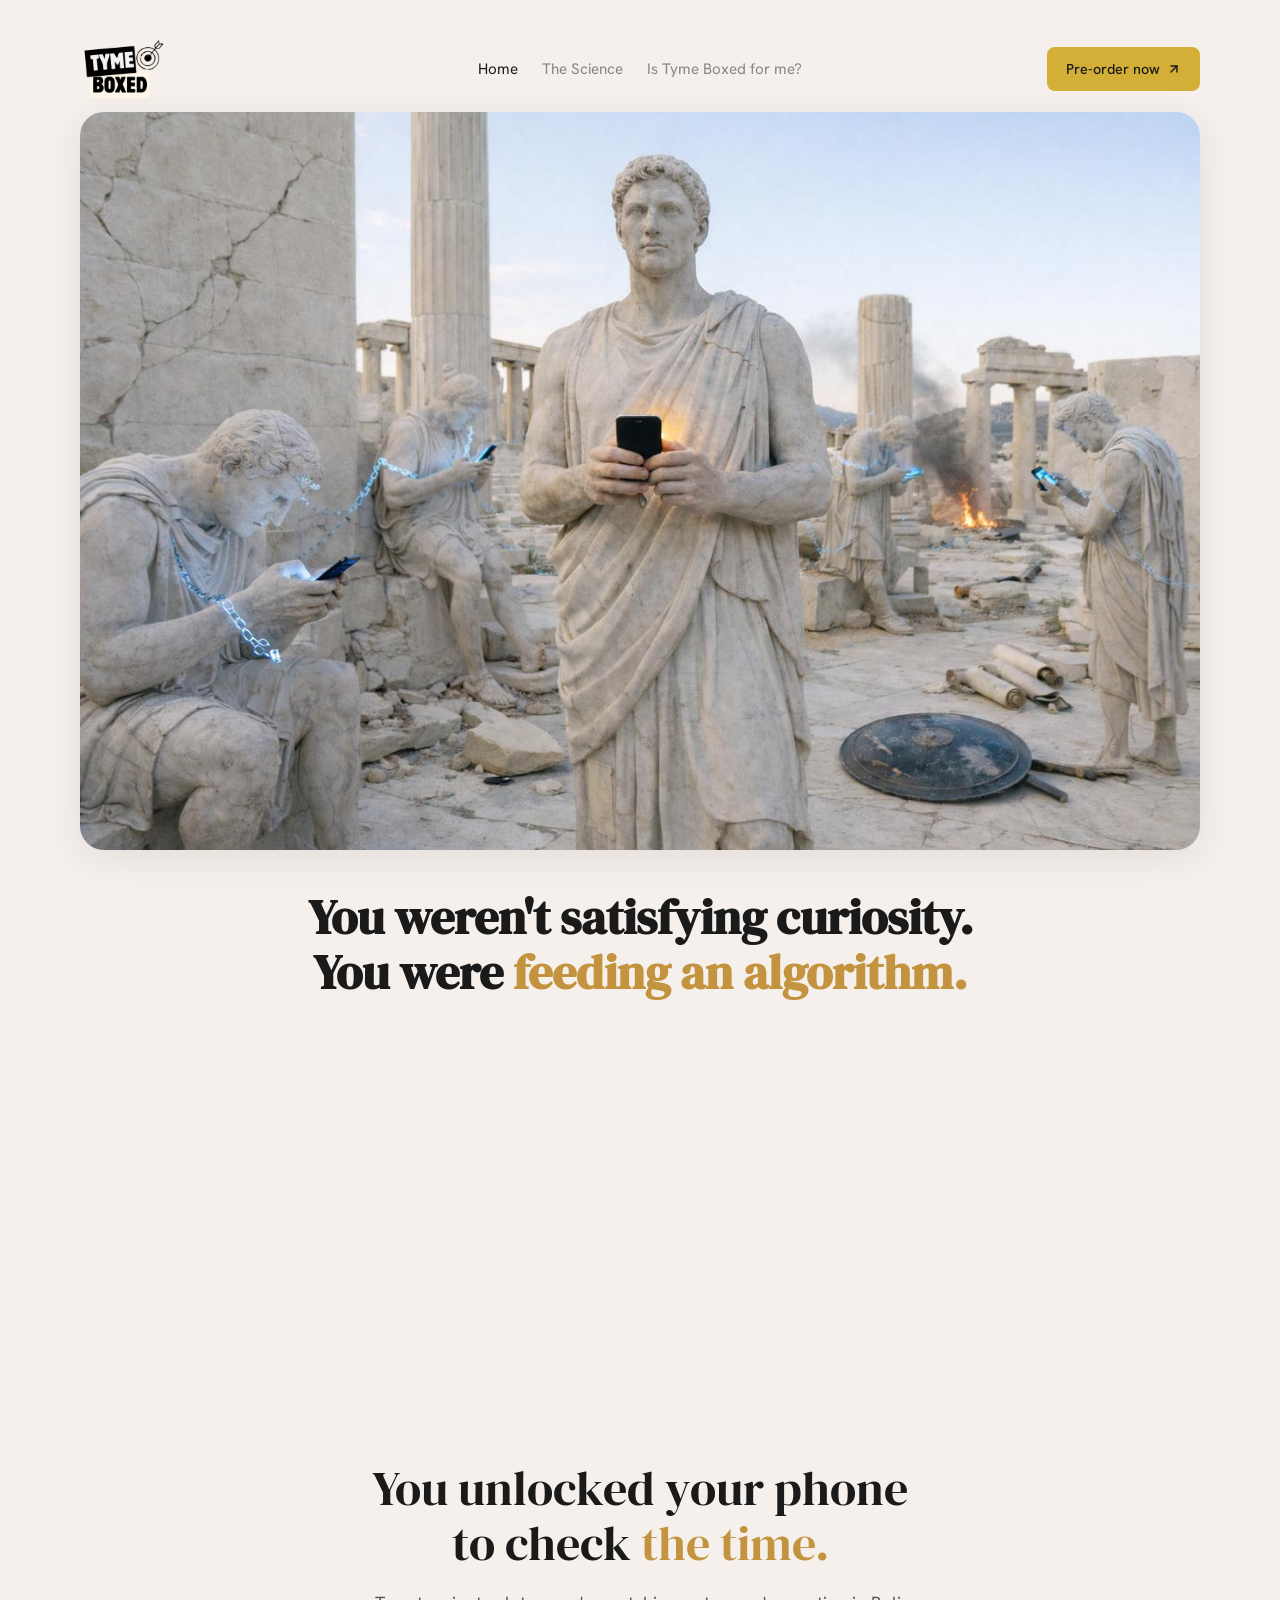
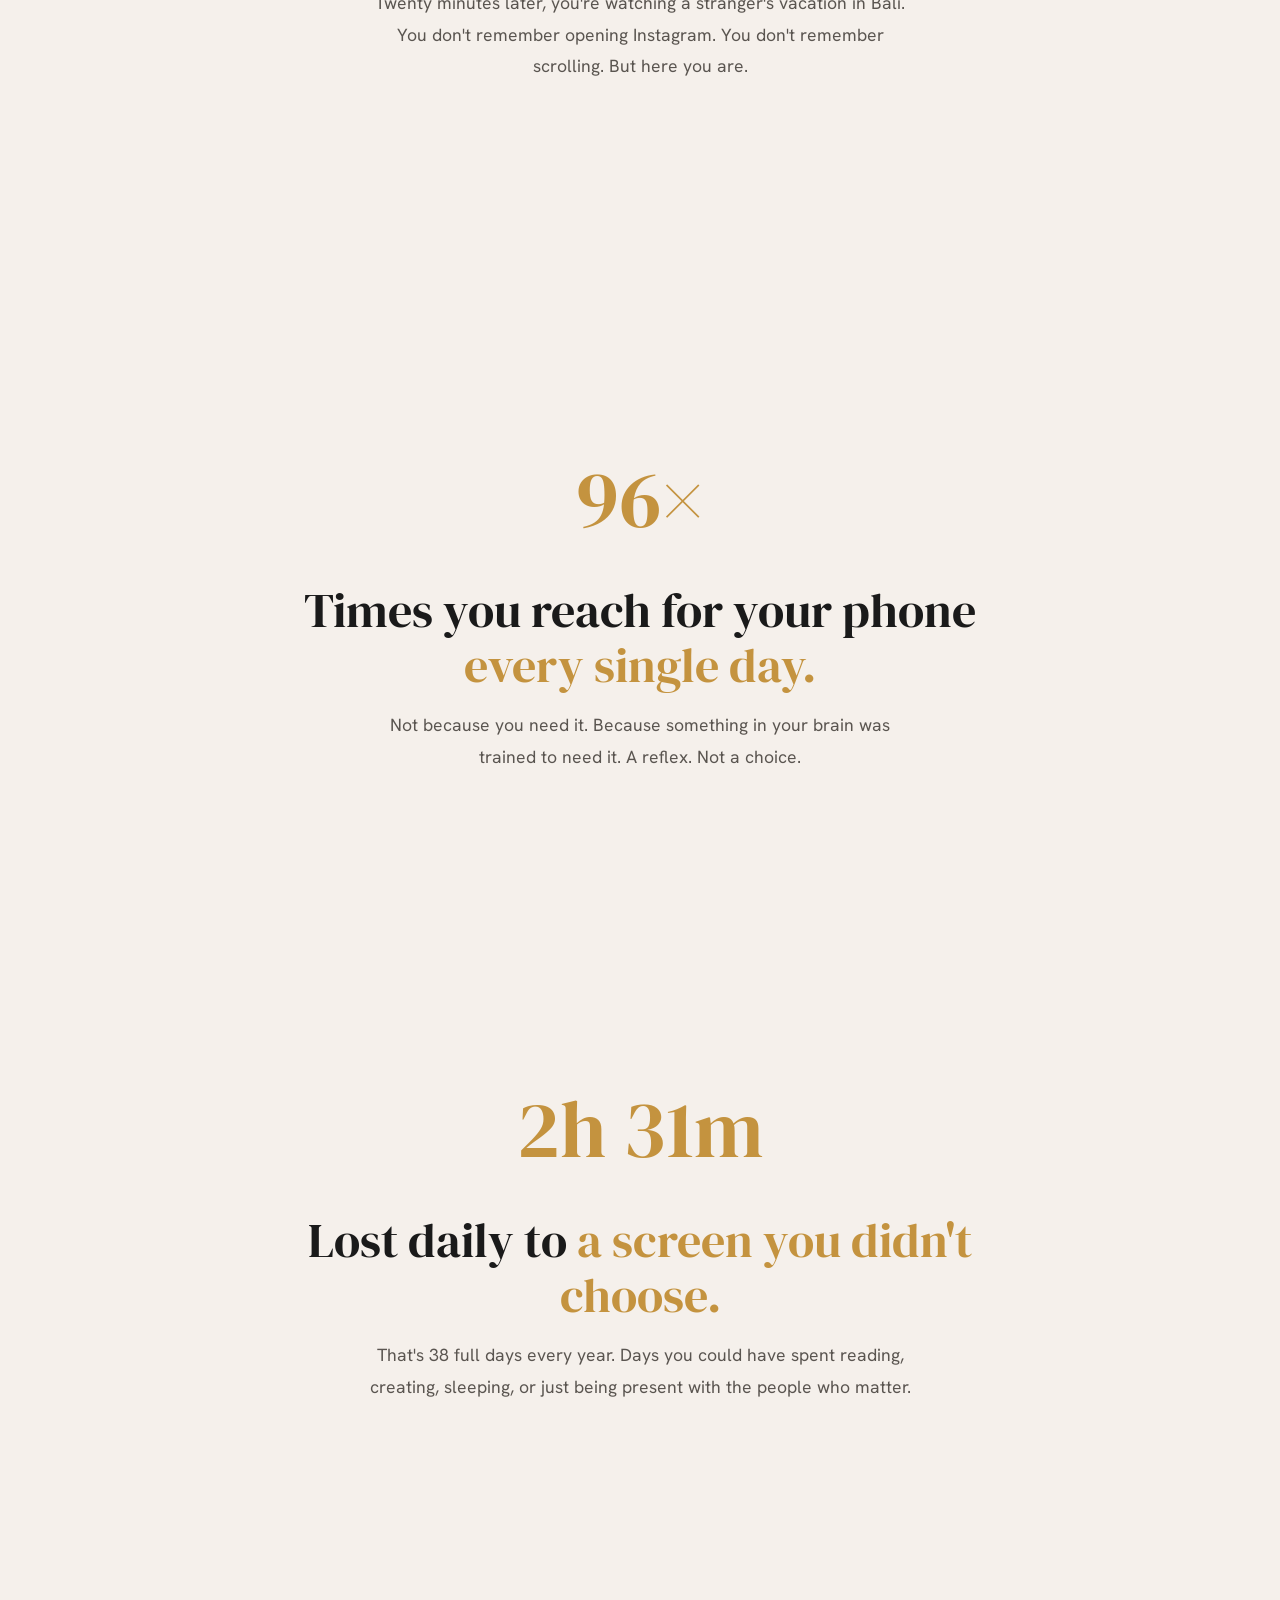
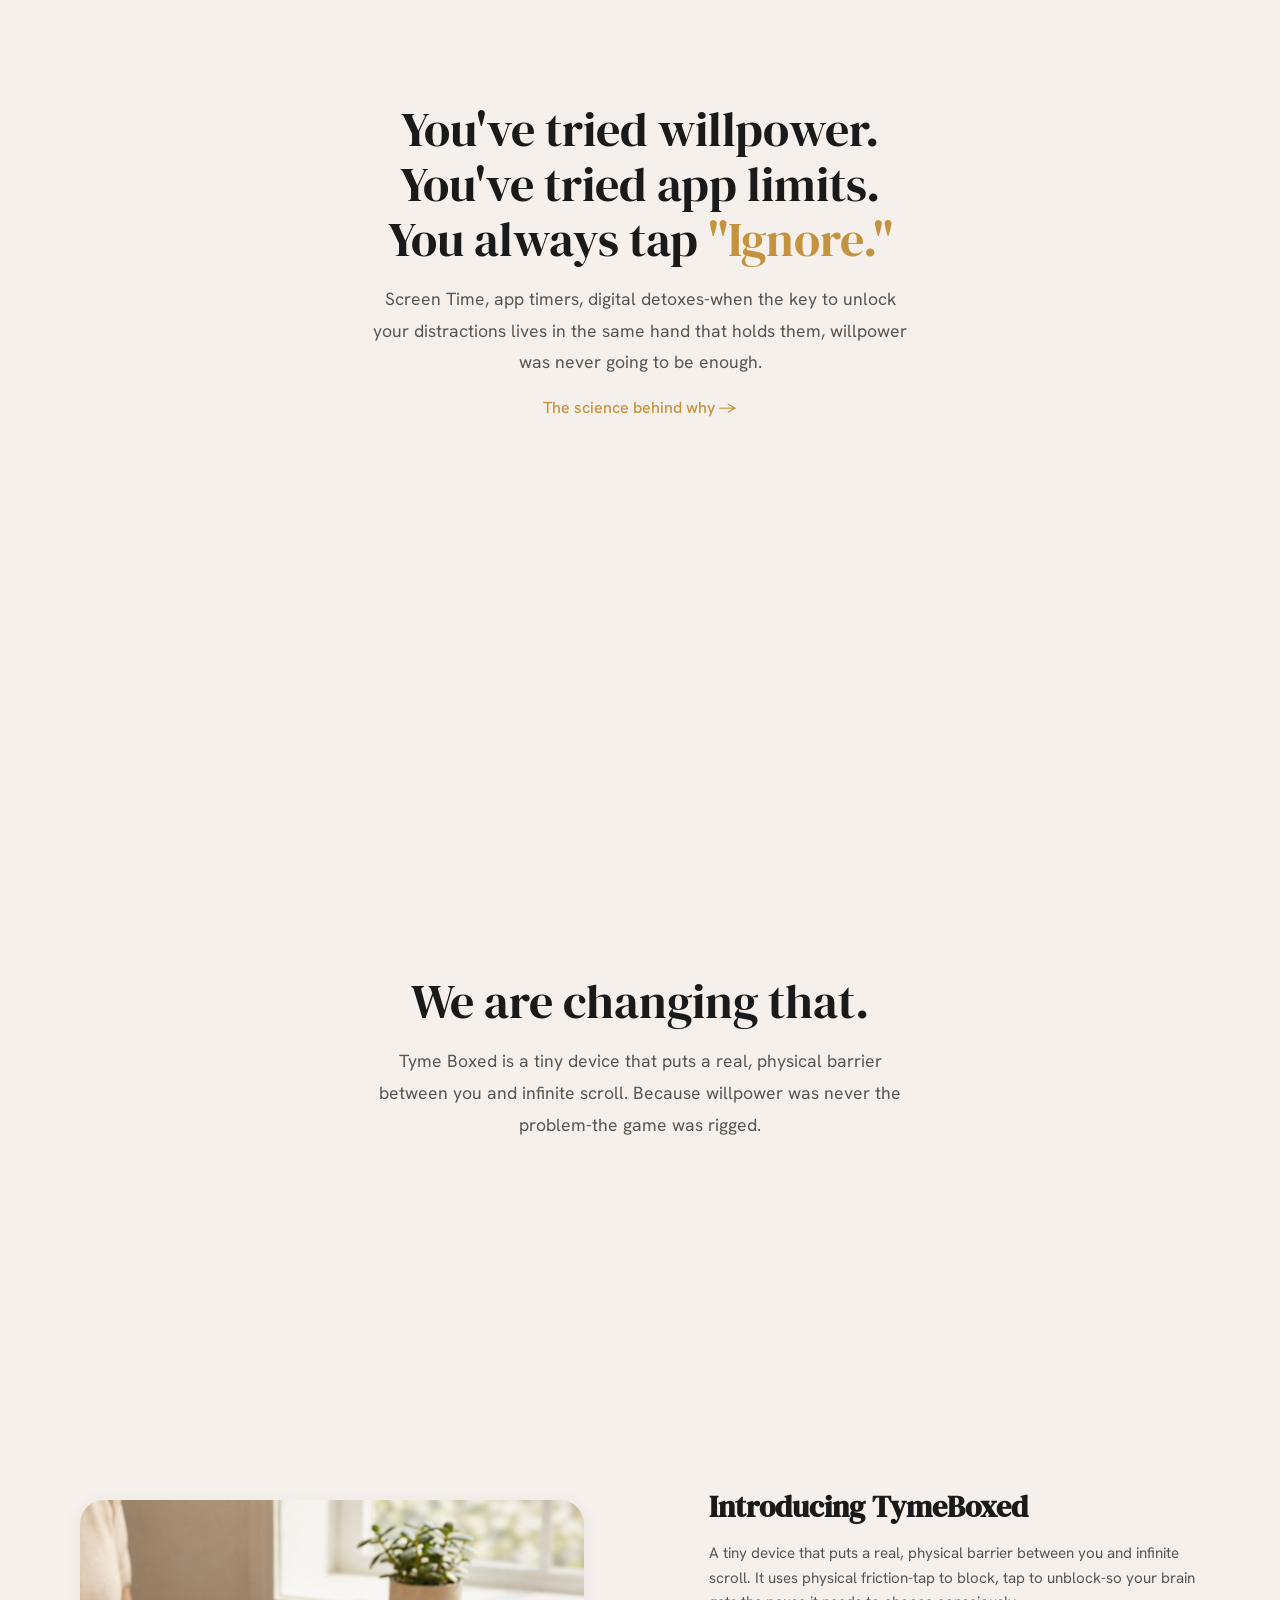
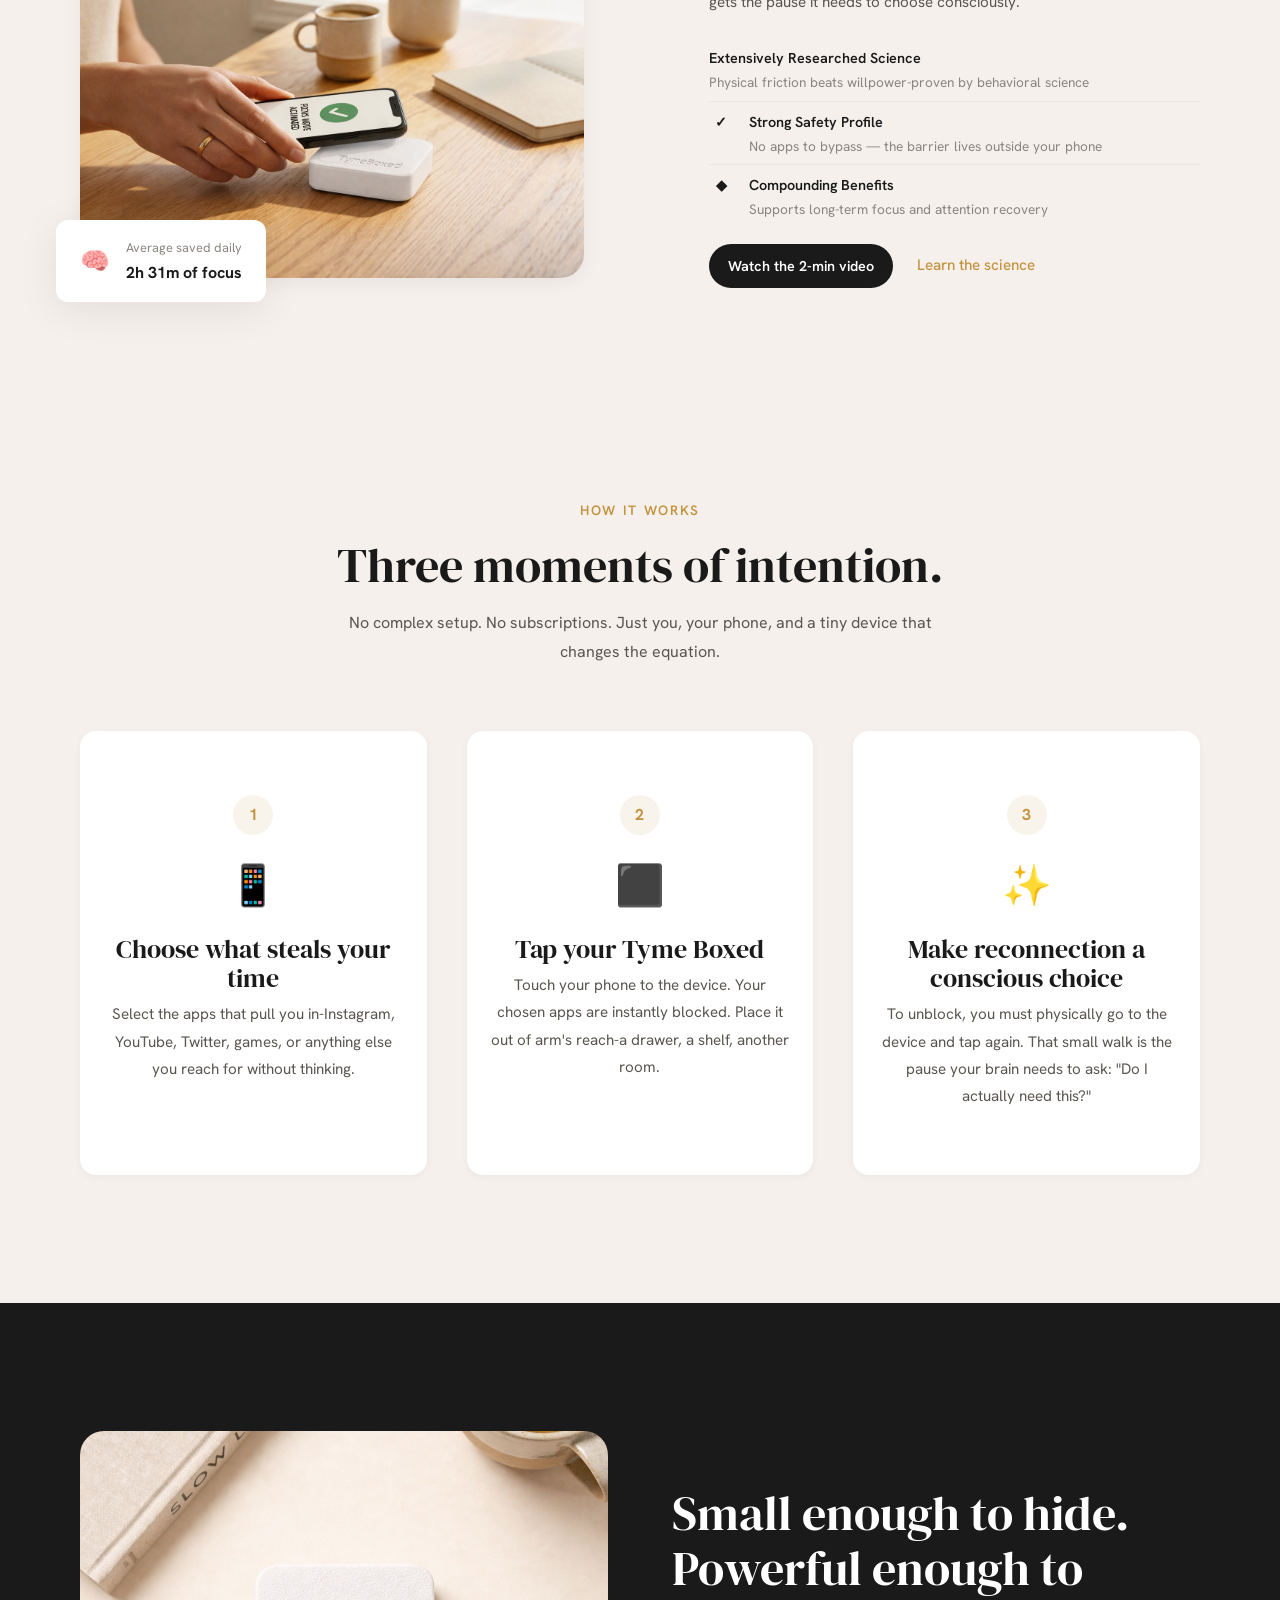
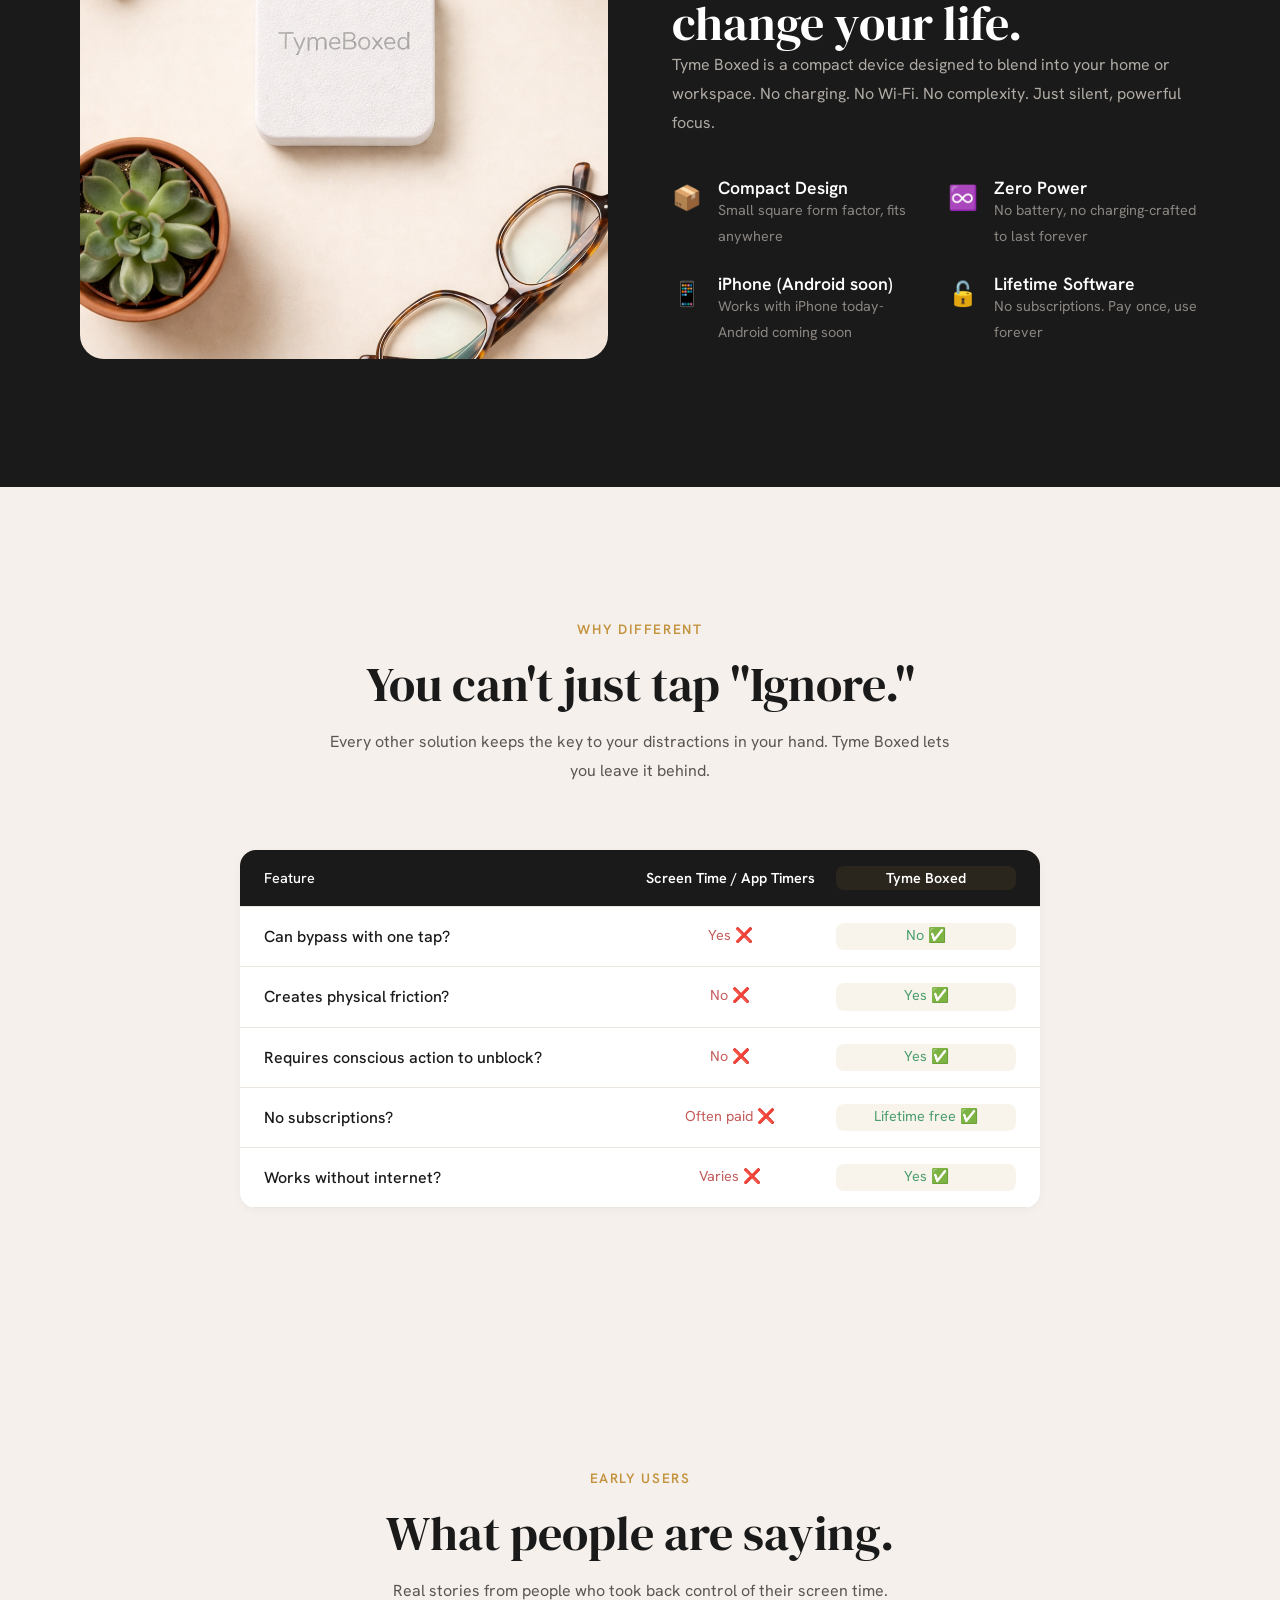
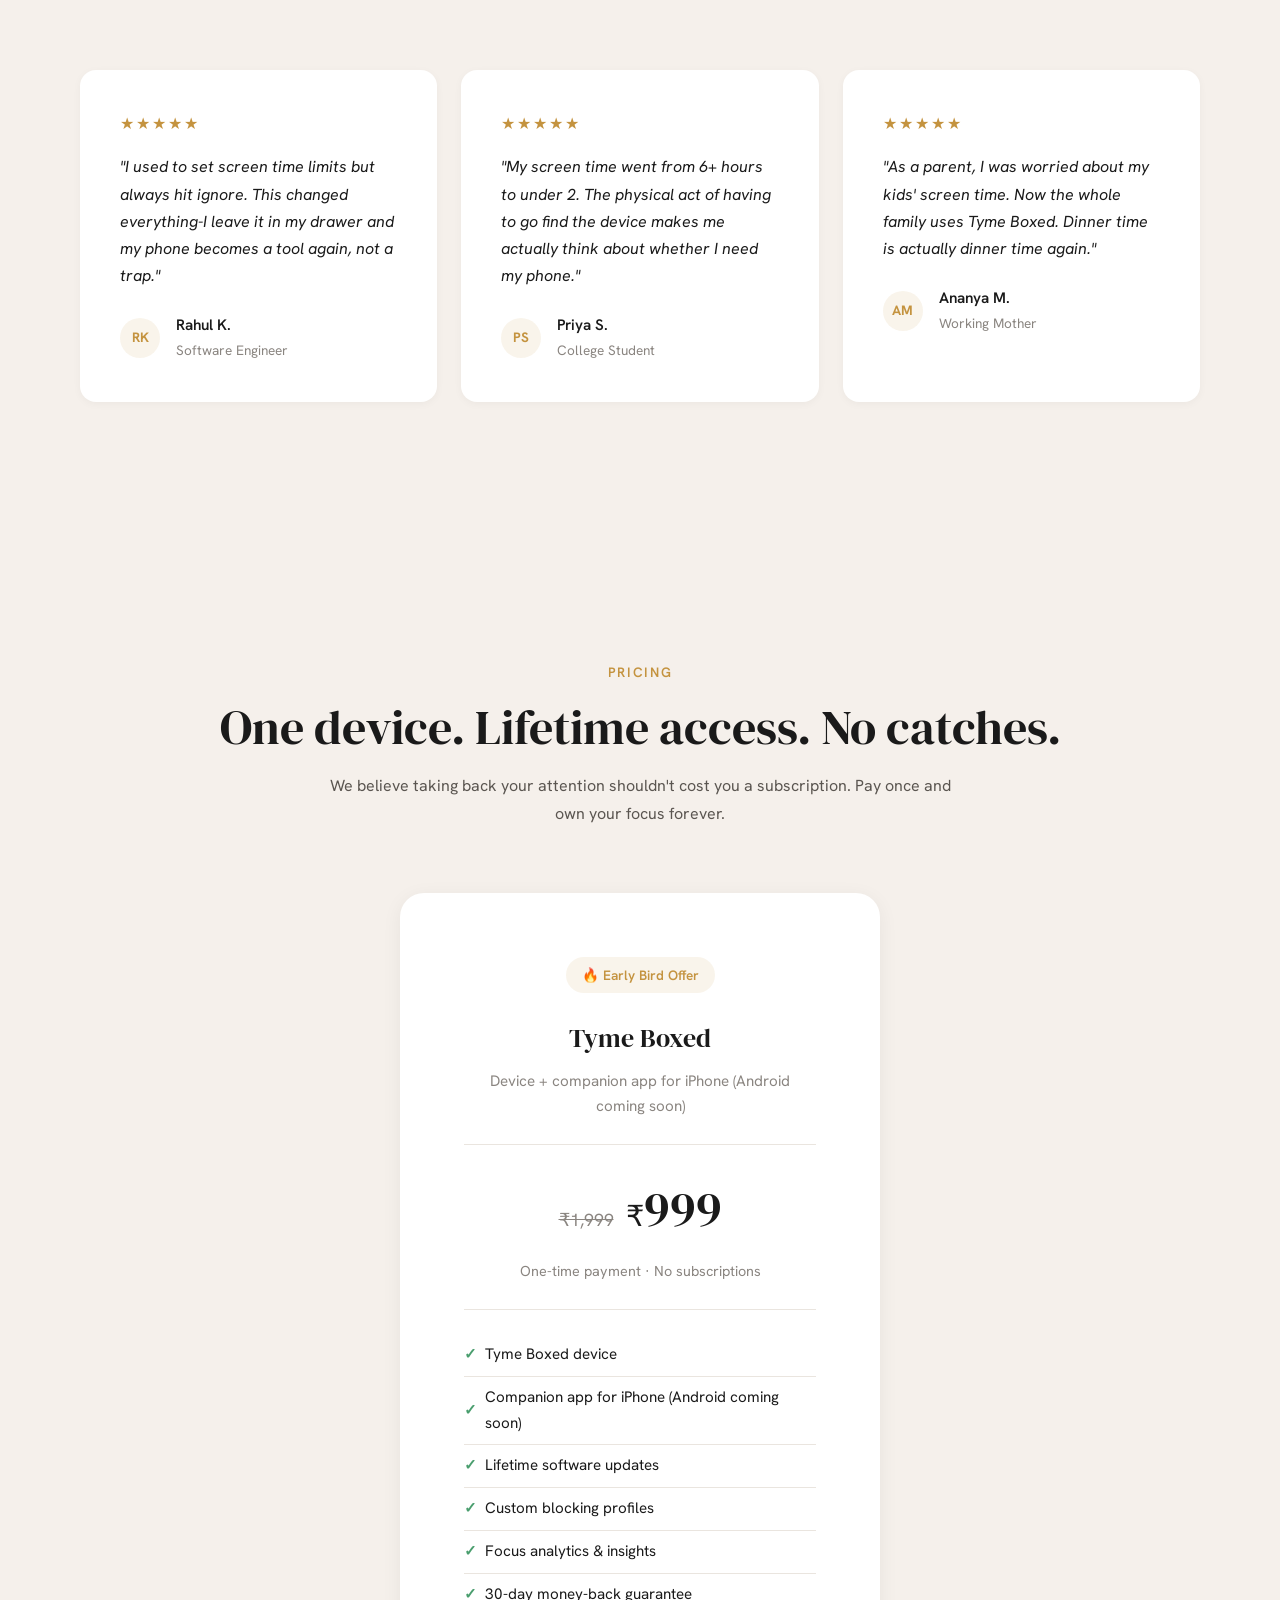
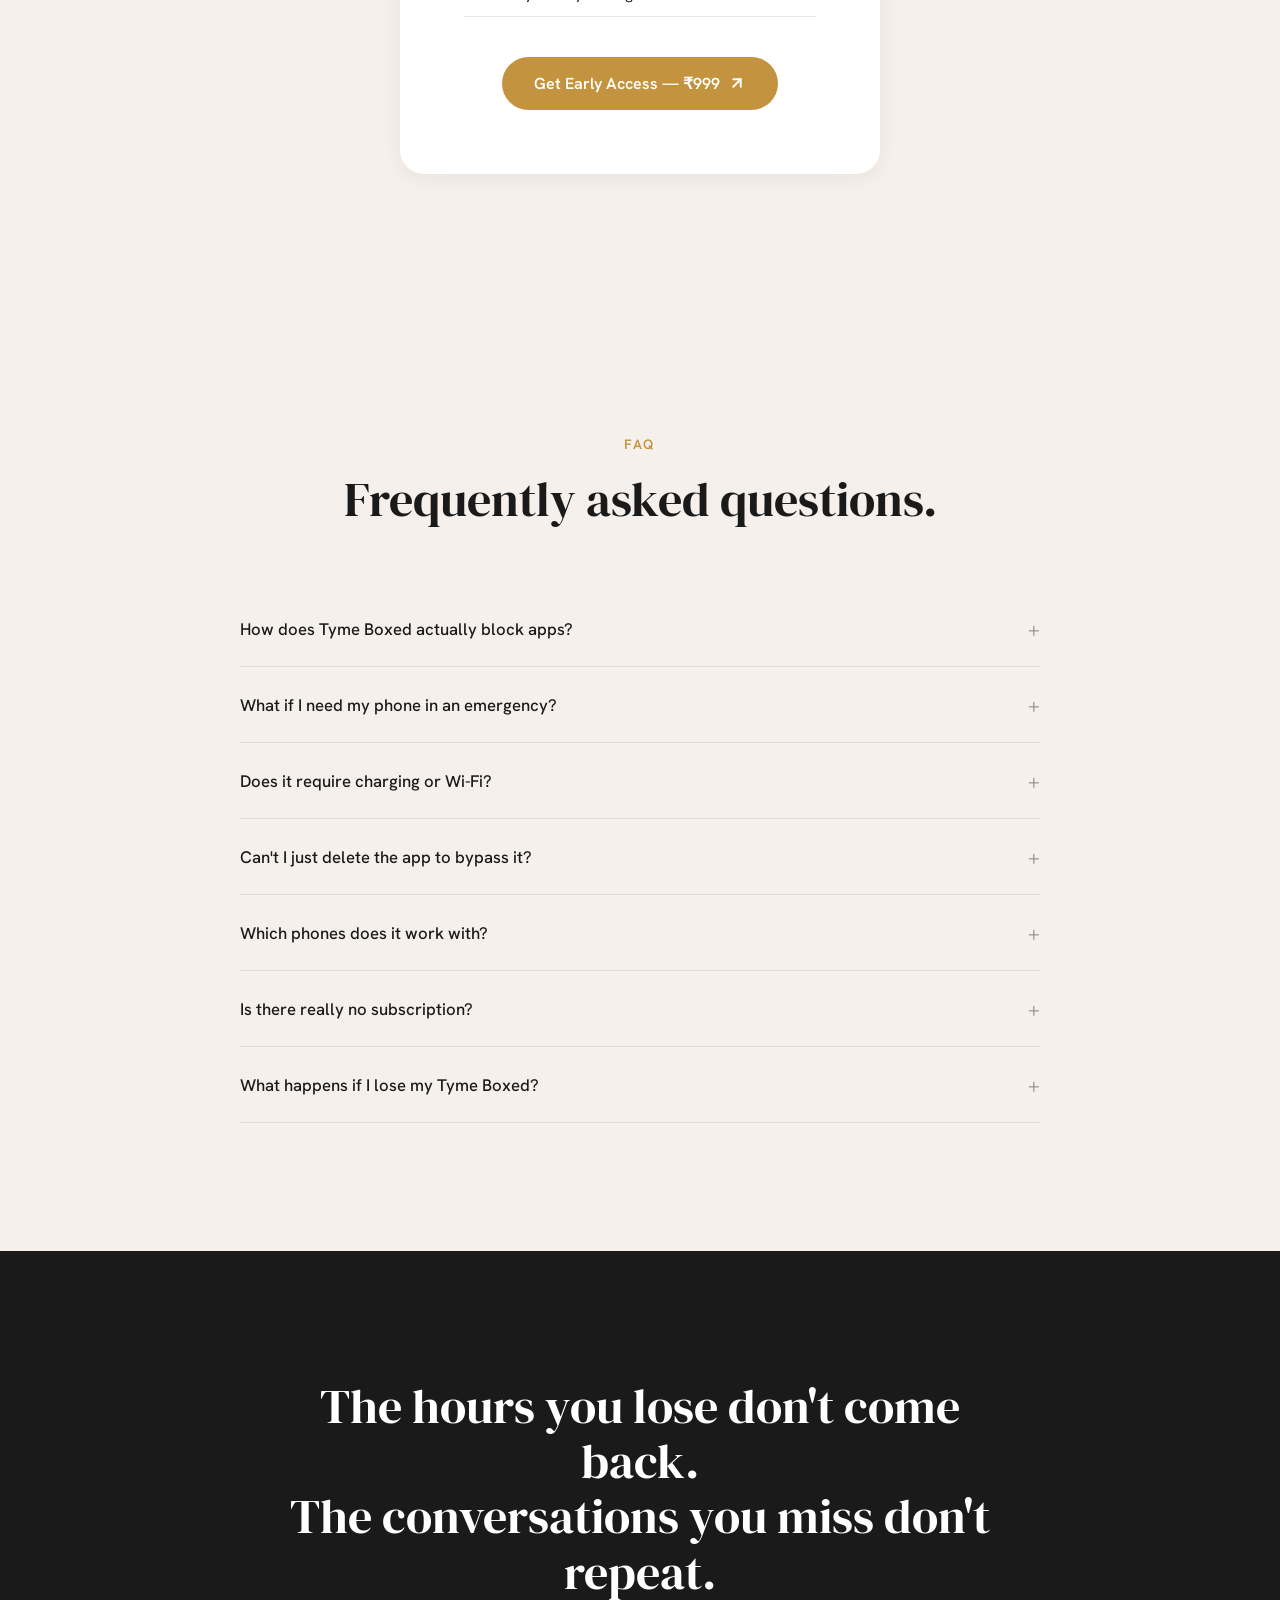
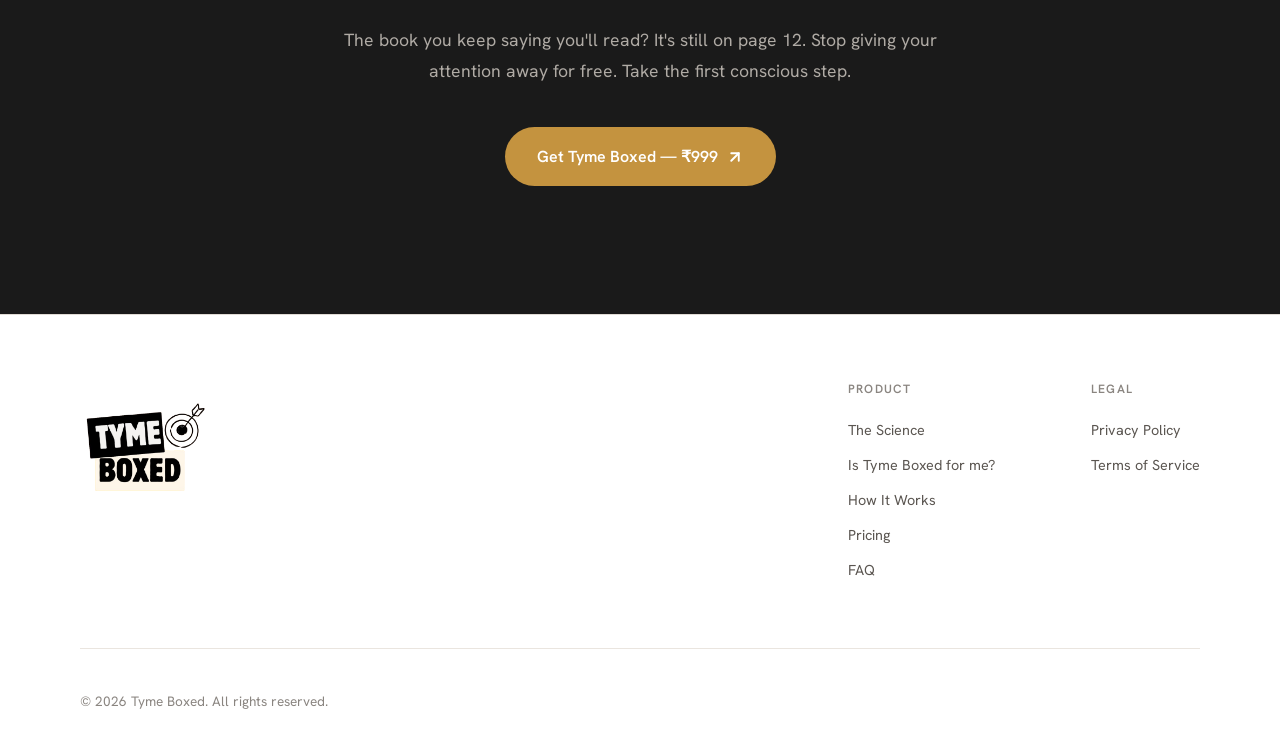
==== index.html @ fd4b0b10 "First Commit" ====
<!DOCTYPE html>
<html lang="en">

<head>
  <meta charset="UTF-8">
  <meta name="viewport" content="width=device-width, initial-scale=1.0">
  <title>Tyme Boxed - You weren't satisfying curiosity. You were feeding an algorithm.</title>
  <meta name="description"
    content="Tyme Boxed is a physical device that puts a real barrier between you and infinite scroll. Because willpower was never the problem — the game was rigged.">
  <meta property="og:title" content="Tyme Boxed — Reclaim your time. Physically.">
  <meta property="og:description"
    content="A tiny device that creates real, physical friction between you and your distracting apps. Early bird ₹999 with lifetime software.">
  <meta name="twitter:card" content="summary_large_image">
  <link rel="stylesheet" href="style.css">
  <link rel="icon" href="B.png">
</head>

<body>

  <!-- ========== NAVIGATION — Mave Style ========== -->
  <nav class="navbar" id="navbar">
    <div class="container">
      <a href="index.html" class="nav-logo"><img src="B1.png" alt="Tyme Boxed"></a>
      <ul class="nav-links" id="navLinks">
        <li><a href="index.html" class="active">Home</a></li>
        <li><a href="science.html">The Science</a></li>
        <li><a href="quiz.html">Is Tyme Boxed for me?</a></li>
      </ul>
      <a href="#pricing" class="nav-cta">
        Pre-order now
        <svg viewBox="0 0 24 24" fill="none" stroke="currentColor" stroke-width="2.5" stroke-linecap="round"
          stroke-linejoin="round">
          <line x1="7" y1="17" x2="17" y2="7" />
          <polyline points="7 7 17 7 17 17" />
        </svg>
      </a>
      <button class="nav-hamburger" id="navHamburger" aria-label="Toggle menu">
        <span></span><span></span><span></span>
      </button>
    </div>
  </nav>

  <!-- ========== HERO ========== -->
  <section class="hero" id="home">
    <div class="container hero-container">
      <div class="hero-image-wrapper reveal">
        <div class="hero-image hero-image-horizontal">
          <img src="main.jpeg"
            alt="Tyme Boxed device next to a phone — creating intentional distance from distractions" loading="eager">
        </div>
      </div>
      <div class="hero-text-row reveal">
        <h2 class="hero-headline">You weren't satisfying curiosity. You were <span class="accent">feeding an algorithm.</span></h2>
      </div>
    </div>
  </section>

  <!-- ========== PROBLEM — SCROLL NARRATIVE ========== -->
  <section class="problem" id="problem">
    <div class="problem-slide">
      <div class="reveal">
        <h2>You unlocked your phone<br>to check <span class="accent">the time.</span></h2>
        <p>Twenty minutes later, you're watching a stranger's vacation in Bali. You don't remember opening Instagram.
          You don't remember scrolling. But here you are.</p>
      </div>
    </div>

    <div class="problem-slide">
      <div class="reveal">
        <span class="stat-number">96×</span>
        <h2>Times you reach for your phone <span class="accent">every single day.</span></h2>
        <p>Not because you need it. Because something in your brain was trained to need it. A reflex. Not a choice.</p>
      </div>
    </div>

    <div class="problem-slide">
      <div class="reveal">
        <span class="stat-number">2h 31m</span>
        <h2>Lost daily to <span class="accent">a screen you didn't choose.</span></h2>
        <p>That's 38 full days every year. Days you could have spent reading, creating, sleeping, or just being present
          with the people who matter.</p>
      </div>
    </div>

    <div class="problem-slide">
      <div class="reveal">
        <h2>You've tried willpower.<br>You've tried app limits.<br>You always tap <span class="accent">"Ignore."</span>
        </h2>
        <p>Screen Time, app timers, digital detoxes-when the key to unlock your distractions lives in the same hand
          that holds them, willpower was never going to be enough.</p>
        <a href="science.html" class="subtle-link">The science behind why →</a>
      </div>
    </div>
  </section>

  <!-- ========== WE ARE CHANGING THAT ========== -->
  <section class="changing-section" id="changing">
    <div class="changing-slide">
      <div class="reveal">
        <h2>We are changing that.</h2>
        <p>Tyme Boxed is a tiny device that puts a real, physical barrier between you and infinite scroll. Because willpower was never the problem-the game was rigged.</p>
      </div>
    </div>
  </section>

  <!-- ========== INTRODUCING TYME BOXED ========== -->
  <section class="intro-section" id="intro">
    <div class="container">
      <div class="intro-card reveal">
        <div class="intro-image-wrapper">
          <div class="intro-image">
            <img src="intro.png" alt="Tyme Boxed — your physical barrier from infinite scroll" loading="lazy">
          </div>
          <div class="hero-float-card">
            <div class="icon">🧠</div>
            <div class="info">
              <p>Average saved daily</p>
              <strong>2h 31m of focus</strong>
            </div>
          </div>
        </div>
        <div class="intro-content">
          <h2 class="intro-heading">Introducing TymeBoxed</h2>
          <p class="intro-description">A tiny device that puts a real, physical barrier between you and infinite scroll. It uses physical friction-tap to block, tap to unblock-so your brain gets the pause it needs to choose consciously.</p>
          <ul class="intro-features">
            <li class="intro-feature reveal reveal-delay-1">
              <div>
                <strong>Extensively Researched Science</strong>
                <p>Physical friction beats willpower-proven by behavioral science</p>
              </div>
            </li>
            <li class="intro-feature reveal reveal-delay-2">
              <span class="intro-feature-icon">✓</span>
              <div>
                <strong>Strong Safety Profile</strong>
                <p>No apps to bypass — the barrier lives outside your phone</p>
              </div>
            </li>
            <li class="intro-feature reveal reveal-delay-3">
              <span class="intro-feature-icon">◆</span>
              <div>
                <strong>Compounding Benefits</strong>
                <p>Supports long-term focus and attention recovery</p>
              </div>
            </li>
          </ul>
          <div class="intro-actions">
            <a href="#" class="btn-intro-primary">Watch the 2-min video</a>
            <a href="science.html" class="intro-link">Learn the science</a>
          </div>
        </div>
      </div>
    </div>
  </section>

  <!-- ========== HOW IT WORKS ========== -->
  <section class="how-it-works" id="how-it-works">
    <div class="container">
      <div class="how-it-works-header reveal">
        <span class="section-label">How It Works</span>
        <h2>Three moments of intention.</h2>
        <p>No complex setup. No subscriptions. Just you, your phone, and a tiny device that changes the equation.</p>
      </div>

      <div class="steps-container">
        <div class="step reveal reveal-delay-1">
          <div class="step-number">1</div>
          <div class="step-icon">📱</div>
          <h3>Choose what steals your time</h3>
          <p>Select the apps that pull you in-Instagram, YouTube, Twitter, games, or anything else you reach for
            without thinking.</p>
        </div>

        <div class="step reveal reveal-delay-2">
          <div class="step-number">2</div>
          <div class="step-icon">⬛</div>
          <h3>Tap your Tyme Boxed</h3>
          <p>Touch your phone to the device. Your chosen apps are instantly blocked. Place it out of arm's reach-a
            drawer, a shelf, another room.</p>
        </div>

        <div class="step reveal reveal-delay-3">
          <div class="step-number">3</div>
          <div class="step-icon">✨</div>
          <h3>Make reconnection a conscious choice</h3>
          <p>To unblock, you must physically go to the device and tap again. That small walk is the pause your brain
            needs to ask: "Do I actually need this?"</p>
        </div>
      </div>
    </div>
  </section>

  <!-- ========== PRODUCT SHOWCASE ========== -->
  <section class="product-showcase" id="product">
    <div class="container">
      <div class="product-image-wrapper reveal">
        <img src="device.png" alt="Tyme Boxed device flat lay — minimal, elegant, designed to disappear"
          loading="lazy">
      </div>
      <div class="product-details">
        <span class="section-label reveal">The Device</span>
        <h2 class="reveal">Small enough to hide.<br>Powerful enough to change your life.</h2>
        <p class="reveal">Tyme Boxed is a compact device designed to blend into your home or workspace. No charging. No
          Wi-Fi. No complexity. Just silent, powerful focus.</p>

        <div class="product-specs">
          <div class="spec-item reveal reveal-delay-1">
            <div class="spec-icon">📦</div>
            <div>
              <h4>Compact Design</h4>
              <p>Small square form factor, fits anywhere</p>
            </div>
          </div>
          <div class="spec-item reveal reveal-delay-2">
            <div class="spec-icon">♾️</div>
            <div>
              <h4>Zero Power</h4>
              <p>No battery, no charging-crafted to last forever</p>
            </div>
          </div>
          <div class="spec-item reveal reveal-delay-3">
            <div class="spec-icon">📱</div>
            <div>
              <h4>iPhone (Android soon)</h4>
              <p>Works with iPhone today-Android coming soon</p>
            </div>
          </div>
          <div class="spec-item reveal reveal-delay-4">
            <div class="spec-icon">🔓</div>
            <div>
              <h4>Lifetime Software</h4>
              <p>No subscriptions. Pay once, use forever</p>
            </div>
          </div>
        </div>
      </div>
    </div>
  </section>

  <!-- ========== COMPARISON ========== -->
  <section class="comparison" id="comparison">
    <div class="container">
      <div class="comparison-header reveal">
        <span class="section-label">Why Different</span>
        <h2>You can't just tap "Ignore."</h2>
        <p>Every other solution keeps the key to your distractions in your hand. Tyme Boxed lets you leave it behind.
        </p>
      </div>

      <div class="comparison-table reveal">
        <div class="comparison-row header">
          <div class="feature">Feature</div>
          <div class="status">Screen Time / App Timers</div>
          <div class="status tyme-col">Tyme Boxed</div>
        </div>
        <div class="comparison-row">
          <div class="feature">Can bypass with one tap?</div>
          <div class="status fail">Yes ❌</div>
          <div class="status pass tyme-col">No ✅</div>
        </div>
        <div class="comparison-row">
          <div class="feature">Creates physical friction?</div>
          <div class="status fail">No ❌</div>
          <div class="status pass tyme-col">Yes ✅</div>
        </div>
        <div class="comparison-row">
          <div class="feature">Requires conscious action to unblock?</div>
          <div class="status fail">No ❌</div>
          <div class="status pass tyme-col">Yes ✅</div>
        </div>
        <div class="comparison-row">
          <div class="feature">No subscriptions?</div>
          <div class="status fail">Often paid ❌</div>
          <div class="status pass tyme-col">Lifetime free ✅</div>
        </div>
        <div class="comparison-row">
          <div class="feature">Works without internet?</div>
          <div class="status fail">Varies ❌</div>
          <div class="status pass tyme-col">Yes ✅</div>
        </div>
      </div>
    </div>
  </section>

  <!-- ========== TESTIMONIALS ========== -->
  <section class="testimonials" id="testimonials">
    <div class="container">
      <div class="testimonials-header reveal">
        <span class="section-label">Early Users</span>
        <h2>What people are saying.</h2>
        <p>Real stories from people who took back control of their screen time.</p>
      </div>

      <div class="testimonials-grid">
        <div class="testimonial-card reveal reveal-delay-1">
          <div class="testimonial-stars">★★★★★</div>
          <blockquote>"I used to set screen time limits but always hit ignore. This changed everything-I leave it in
            my drawer and my phone becomes a tool again, not a trap."</blockquote>
          <div class="testimonial-author">
            <div class="testimonial-avatar">RK</div>
            <div>
              <div class="name">Rahul K.</div>
              <div class="role">Software Engineer</div>
            </div>
          </div>
        </div>

        <div class="testimonial-card reveal reveal-delay-2">
          <div class="testimonial-stars">★★★★★</div>
          <blockquote>"My screen time went from 6+ hours to under 2. The physical act of having to go find the device
            makes me actually think about whether I need my phone."</blockquote>
          <div class="testimonial-author">
            <div class="testimonial-avatar">PS</div>
            <div>
              <div class="name">Priya S.</div>
              <div class="role">College Student</div>
            </div>
          </div>
        </div>

        <div class="testimonial-card reveal reveal-delay-3">
          <div class="testimonial-stars">★★★★★</div>
          <blockquote>"As a parent, I was worried about my kids' screen time. Now the whole family uses Tyme Boxed.
            Dinner time is actually dinner time again."</blockquote>
          <div class="testimonial-author">
            <div class="testimonial-avatar">AM</div>
            <div>
              <div class="name">Ananya M.</div>
              <div class="role">Working Mother</div>
            </div>
          </div>
        </div>
      </div>
    </div>
  </section>

  <!-- ========== PRICING ========== -->
  <section class="pricing" id="pricing">
    <div class="container">
      <div class="pricing-header reveal">
        <span class="section-label">Pricing</span>
        <h2>One device. Lifetime access. No catches.</h2>
        <p>We believe taking back your attention shouldn't cost you a subscription. Pay once and own your focus forever.
        </p>
      </div>

      <div class="pricing-card reveal">
        <div class="pricing-badge">🔥 Early Bird Offer</div>
        <div class="product-name">Tyme Boxed</div>
        <div class="product-desc">Device + companion app for iPhone (Android coming soon)</div>

        <div class="price-display">
          <span class="price-original">₹1,999</span>
          <span class="price-current"><span class="currency">₹</span>999</span>
          <p class="price-period">One-time payment · No subscriptions</p>
        </div>

        <ul class="pricing-features">
          <li><span class="check">✓</span> Tyme Boxed device</li>
          <li><span class="check">✓</span> Companion app for iPhone (Android coming soon)</li>
          <li><span class="check">✓</span> Lifetime software updates</li>
          <li><span class="check">✓</span> Custom blocking profiles</li>
          <li><span class="check">✓</span> Focus analytics & insights</li>
          <li><span class="check">✓</span> 30-day money-back guarantee</li>
        </ul>

        <button class="btn-primary" onclick="alert('Pre-order coming soon! We will notify you.')">
          Get Early Access — ₹999
          <svg width="18" height="18" viewBox="0 0 24 24" fill="none" stroke="currentColor" stroke-width="2.5"
            stroke-linecap="round" stroke-linejoin="round">
            <line x1="7" y1="17" x2="17" y2="7" />
            <polyline points="7 7 17 7 17 17" />
          </svg>
        </button>
      </div>
    </div>
  </section>

  <!-- ========== FAQ ========== -->
  <section class="faq" id="faq">
    <div class="container">
      <div class="faq-header reveal">
        <span class="section-label">FAQ</span>
        <h2>Frequently asked questions.</h2>
      </div>

      <div class="faq-container">
        <div class="faq-item reveal">
          <button class="faq-question" aria-expanded="false">
            How does Tyme Boxed actually block apps?
            <span class="faq-icon">+</span>
          </button>
          <div class="faq-answer">
            <div class="faq-answer-inner">
              When you tap your iPhone on the Tyme Boxed device, it communicates with the companion app to activate
              Screen Time restrictions. Your selected distracting apps disappear until you physically return to the
              device and tap again. Android support is coming soon.
            </div>
          </div>
        </div>

        <div class="faq-item reveal">
          <button class="faq-question" aria-expanded="false">
            What if I need my phone in an emergency?
            <span class="faq-icon">+</span>
          </button>
          <div class="faq-answer">
            <div class="faq-answer-inner">
              Phone calls, messages, and essential apps are never blocked. Tyme Boxed only blocks the apps you choose-
              like social media, games, or entertainment apps. Your phone's core functionality always remains
              accessible.
            </div>
          </div>
        </div>

        <div class="faq-item reveal">
          <button class="faq-question" aria-expanded="false">
            Does it require charging or Wi-Fi?
            <span class="faq-icon">+</span>
          </button>
          <div class="faq-answer">
            <div class="faq-answer-inner">
              No. Tyme Boxed has no battery and requires zero charging. It draws power from your phone's wireless signal
              the moment you tap it. And it works completely offline-no Wi-Fi or internet needed. Ever.
            </div>
          </div>
        </div>

        <div class="faq-item reveal">
          <button class="faq-question" aria-expanded="false">
            Can't I just delete the app to bypass it?
            <span class="faq-icon">+</span>
          </button>
          <div class="faq-answer">
            <div class="faq-answer-inner">
              The companion app includes a Strict Mode that prevents it from being removed during a blocking session.
              And even if you did-the friction of reinstalling, re-configuring, and re-syncing is exactly the kind of
              intentional barrier that makes you think twice about whether you really need those distractions right now.
            </div>
          </div>
        </div>

        <div class="faq-item reveal">
          <button class="faq-question" aria-expanded="false">
            Which phones does it work with?
            <span class="faq-icon">+</span>
          </button>
          <div class="faq-answer">
            <div class="faq-answer-inner">
              Tyme Boxed currently works with iPhone (iOS). Android support is actively in development and coming soon.
              The device itself is universal-when Android launches, you won't need a new device.
            </div>
          </div>
        </div>

        <div class="faq-item reveal">
          <button class="faq-question" aria-expanded="false">
            Is there really no subscription?
            <span class="faq-icon">+</span>
          </button>
          <div class="faq-answer">
            <div class="faq-answer-inner">
              Really. We believe reclaiming your attention shouldn't come with a monthly bill. You pay ₹999 once for the
              device and the full companion app with all features. All future software updates are included for free,
              forever.
            </div>
          </div>
        </div>

        <div class="faq-item reveal">
          <button class="faq-question" aria-expanded="false">
            What happens if I lose my Tyme Boxed?
            <span class="faq-icon">+</span>
          </button>
          <div class="faq-answer">
            <div class="faq-answer-inner">
              You can always unblock your apps from within the app itself (though it requires a deliberate, multi-step
              process to maintain friction). If you need a replacement device, you can order one at a discounted rate
              from our website.
            </div>
          </div>
        </div>
      </div>
    </div>
  </section>

  <!-- ========== FINAL CTA ========== -->
  <section class="final-cta">
    <div class="container">
      <h2 class="reveal">The hours you lose don't come back.<br>The conversations you miss don't repeat.</h2>
      <p class="reveal">The book you keep saying you'll read? It's still on page 12. Stop giving your attention away for
        free. Take the first conscious step.</p>
      <a href="#pricing" class="btn-primary reveal">
        Get Tyme Boxed — ₹999
        <svg width="18" height="18" viewBox="0 0 24 24" fill="none" stroke="currentColor" stroke-width="2.5"
          stroke-linecap="round" stroke-linejoin="round">
          <line x1="7" y1="17" x2="17" y2="7" />
          <polyline points="7 7 17 7 17 17" />
        </svg>
      </a>
    </div>
  </section>

  <!-- ========== FOOTER ========== -->
  <footer class="footer">
    <div class="container">
      <div class="footer-top">
        <a href="index.html" class="footer-logo"><img src="B1.png" alt="Tyme Boxed"></a>
        <nav class="footer-nav">
          <div class="footer-nav-group">
            <span class="footer-nav-label">Product</span>
            <ul class="footer-links">
              <li><a href="science.html">The Science</a></li>
              <li><a href="quiz.html">Is Tyme Boxed for me?</a></li>
              <li><a href="index.html#how-it-works">How It Works</a></li>
              <li><a href="index.html#pricing">Pricing</a></li>
              <li><a href="index.html#faq">FAQ</a></li>
            </ul>
          </div>
          <div class="footer-nav-group">
            <span class="footer-nav-label">Legal</span>
            <ul class="footer-links">
              <li><a href="privacy.html">Privacy Policy</a></li>
              <li><a href="terms.html">Terms of Service</a></li>
            </ul>
          </div>
        </nav>
      </div>
      <div class="footer-bottom">
        <p class="footer-copy">&copy; 2026 Tyme Boxed. All rights reserved.</p>
      </div>
    </div>
  </footer>

  <script src="script.js"></script>
</body>

</html>
---- style.css ----
/* ===========================
   TYME BOXED — DESIGN SYSTEM
   Inspired by Mave Health
   =========================== */

/* --- Google Fonts --- */
@import url('https://fonts.googleapis.com/css2?family=DM+Serif+Display:ital@0;1&family=Hanken+Grotesk:wght@300;400;500;600;700&display=swap');


/* --- Design Tokens --- */
:root {
  /* Colors */
  --bg-primary: #F5F0EB;
  --bg-white: #FFFFFF;
  --bg-dark: #1A1A1A;
  --bg-card: #F0EBE4;
  --bg-option: #F5F1EC;
  --text-primary: #1A1A1A;
  --text-secondary: #5A5550;
  --text-muted: #8A8580;
  --text-light: #B0ABA5;
  --accent-gold: #C4933F;
  --accent-gold-hover: #B3842F;
  --accent-gold-bg: #C4933F1A;
  --accent-gold-light: #D4AF37;
  --success: #4A9E6E;
  --fail: #C45C5C;
  --border: #E0DBD5;
  --border-light: #EAE5DF;

  /* Typography */
  --font-heading: 'DM Serif Display', serif;
  --font-body: 'Hanken Grotesk', sans-serif;
  /* Spacing */
  --space-xs: 0.5rem;
  --space-sm: 1rem;
  --space-md: 1.5rem;
  --space-lg: 2.5rem;
  --space-xl: 4rem;
  --space-2xl: 6rem;
  --space-3xl: 8rem;

  /* Sizing */
  --max-width: 1200px;
  --max-width-narrow: 800px;

  /* Shadows */
  --shadow-sm: 0 2px 8px rgba(0, 0, 0, 0.04);
  --shadow-md: 0 4px 20px rgba(0, 0, 0, 0.06);
  --shadow-lg: 0 8px 40px rgba(0, 0, 0, 0.08);

  /* Transitions */
  --ease-smooth: cubic-bezier(0.25, 0.46, 0.45, 0.94);
  --ease-out: cubic-bezier(0.0, 0.0, 0.2, 1);
  --duration-fast: 300ms;
  --duration-normal: 500ms;
  --duration-slow: 800ms;

  /* Border Radius */
  --radius-sm: 8px;
  --radius-md: 12px;
  --radius-lg: 16px;
  --radius-xl: 24px;
  --radius-round: 100px;
}


/* --- Reset & Base --- */
*,
*::before,
*::after {
  margin: 0;
  padding: 0;
  box-sizing: border-box;
}

html {
  scroll-behavior: smooth;
  -webkit-font-smoothing: antialiased;
  -moz-osx-font-smoothing: grayscale;
}

body {
  font-family: var(--font-body);
  font-weight: 400;
  font-size: 1rem;
  line-height: 1.7;
  color: var(--text-primary);
  background: var(--bg-primary);
  overflow-x: hidden;
}

img {
  max-width: 100%;
  height: auto;
  display: block;
}

a {
  text-decoration: none;
  color: inherit;
  transition: opacity var(--duration-fast) var(--ease-smooth);
}

ul {
  list-style: none;
}

.container {
  max-width: var(--max-width);
  margin: 0 auto;
  padding: 0 var(--space-lg);
}


/* --- Typography --- */
h1,
h2,
h3,
h4 {
  font-family: var(--font-heading);
  font-weight: 400;
  line-height: 1.15;
  color: var(--text-primary);
}

h1 {
  font-size: clamp(2.5rem, 5vw, 3.8rem);
}

h2 {
  font-size: clamp(2rem, 4vw, 3rem);
}

h3 {
  font-size: clamp(1.3rem, 2.5vw, 1.6rem);
}

h4 {
  font-size: 1.1rem;
}

p {
  color: var(--text-secondary);
  max-width: 640px;
  line-height: 1.8;
}

.accent {
  color: var(--accent-gold);
}

.section-label {
  display: inline-block;
  font-family: var(--font-body);
  font-size: 0.85rem;
  font-weight: 600;
  text-transform: uppercase;
  letter-spacing: 0.12em;
  color: var(--accent-gold);
  margin-bottom: var(--space-sm);
}


/* ===========================
   NAVIGATION — Mave Style
   =========================== */
.navbar {
  position: fixed;
  top: 0;
  left: 0;
  right: 0;
  z-index: 1000;
  padding: var(--space-md) 0;
  transition: all var(--duration-normal) var(--ease-smooth);
}

.navbar .container {
  display: flex;
  align-items: center;
  justify-content: space-between;
  position: relative;
}

.navbar.scrolled {
  background: rgba(245, 240, 235, 0.92);
  backdrop-filter: blur(20px);
  -webkit-backdrop-filter: blur(20px);
  padding: var(--space-sm) 0;
  border-bottom: 1px solid var(--border-light);
}

.nav-logo {
  display: flex;
  align-items: center;
  flex-shrink: 0;
}

.nav-logo img {
  height: 90px;
  width: auto;
  display: block;
}

/* Center nav links */
.nav-links {
  display: flex;
  align-items: center;
  gap: var(--space-md);
  position: absolute;
  left: 50%;
  transform: translateX(-50%);
}

.nav-links li a {
  font-size: 0.95rem;
  font-weight: 400;
  color: var(--text-primary);
  opacity: 0.5;
  transition: opacity var(--duration-fast) var(--ease-smooth);
  white-space: nowrap;
}

.nav-links li a:hover,
.nav-links li a.active {
  opacity: 1;
}

/* Gold CTA button */
.nav-cta {
  display: inline-flex;
  align-items: center;
  gap: 0.4rem;
  background: var(--accent-gold-light);
  color: var(--text-primary) !important;
  opacity: 1 !important;
  padding: 0.6rem 1.2rem;
  border-radius: var(--radius-sm);
  font-size: 0.9rem;
  font-weight: 500;
  transition: background var(--duration-fast) var(--ease-smooth), transform var(--duration-fast) var(--ease-smooth);
  white-space: nowrap;
  flex-shrink: 0;
}

.nav-cta:hover {
  background: var(--accent-gold-hover);
  transform: translateY(-1px);
}

.nav-cta svg {
  width: 14px;
  height: 14px;
}

/* Hamburger */
.nav-hamburger {
  display: none;
  background: none;
  border: none;
  cursor: pointer;
  padding: 8px;
  flex-direction: column;
  gap: 5px;
}

.nav-hamburger span {
  display: block;
  width: 22px;
  height: 2px;
  background: var(--text-primary);
  transition: all var(--duration-fast) var(--ease-smooth);
}


/* ===========================
   BUTTONS
   =========================== */
.btn-primary {
  display: inline-flex;
  align-items: center;
  gap: 0.5rem;
  background: var(--accent-gold);
  color: #fff;
  padding: 1rem 2rem;
  border-radius: var(--radius-round);
  font-family: var(--font-body);
  font-size: 1rem;
  font-weight: 600;
  border: none;
  cursor: pointer;
  transition: all var(--duration-fast) var(--ease-smooth);
}

.btn-primary:hover {
  background: var(--accent-gold-hover);
  transform: translateY(-2px);
  box-shadow: var(--shadow-md);
}

.btn-secondary {
  display: inline-flex;
  align-items: center;
  gap: 0.5rem;
  color: var(--text-primary);
  padding: 1rem 2rem;
  border-radius: var(--radius-round);
  font-size: 1rem;
  font-weight: 500;
  border: 1.5px solid var(--border);
  transition: all var(--duration-fast) var(--ease-smooth);
}

.btn-secondary:hover {
  border-color: var(--text-primary);
  transform: translateY(-2px);
}


/* ===========================
   SCROLL REVEAL ANIMATIONS
   Mave-style: subtle, slow, refined
   =========================== */
.reveal {
  opacity: 0;
  transform: translateY(20px);
  transition: opacity var(--duration-slow) var(--ease-smooth),
    transform var(--duration-slow) var(--ease-smooth);
}

.reveal.visible {
  opacity: 1;
  transform: translateY(0);
}

.reveal-delay-1 {
  transition-delay: 100ms;
}

.reveal-delay-2 {
  transition-delay: 200ms;
}

.reveal-delay-3 {
  transition-delay: 300ms;
}

.reveal-delay-4 {
  transition-delay: 400ms;
}


/* ===========================
   HERO SECTION
   =========================== */
.hero {
  padding: calc(var(--space-lg) + 72px) 0 var(--space-3xl);
  min-height: 90vh;
  display: flex;
  align-items: center;
}

.hero .hero-container {
  width: 100%;
  max-width: var(--max-width);
  margin: 0 auto;
  padding: 0 var(--space-lg);
}

/* Row: headline below the image (same style as problem section) */
.hero-text-row {
  margin-top: var(--space-lg);
  text-align: center;
  padding: 0 var(--space-lg);
}

.hero-headline {
  max-width: 700px;
  margin: 0 auto;
  font-family: var(--font-heading);
  font-weight: 700;
}

.hero-description {
  font-size: 1.1rem;
  line-height: 1.3;
  color: var(--text-secondary);
  margin: 0;
  max-width: 480px;
  justify-self: end;
}

.hero-image-wrapper {
  position: relative;
  width: 100%;
}

.hero-image {
  border-radius: var(--radius-xl);
  overflow: hidden;
  box-shadow: var(--shadow-lg);
}

.hero-image-horizontal {
  width: 100%;
}

.hero-image-horizontal img {
  width: 100%;
  max-height: 82vh;
  object-fit: cover;
  display: block;
}

.hero-float-card {
  position: absolute;
  bottom: -24px;
  left: -24px;
  background: var(--bg-white);
  padding: var(--space-sm) var(--space-md);
  border-radius: var(--radius-md);
  box-shadow: var(--shadow-lg);
  display: flex;
  align-items: center;
  gap: var(--space-sm);
}

.hero-float-card .icon {
  font-size: 1.5rem;
}

.hero-float-card p {
  font-size: 0.8rem;
  color: var(--text-muted);
  max-width: none;
}

.hero-float-card strong {
  font-size: 1rem;
  font-weight: 700;
  color: var(--text-primary);
}


/* ===========================
   PROBLEM — SCROLL NARRATIVE
   =========================== */
.problem {
  padding: var(--space-3xl) 0;
}

.problem-slide {
  min-height: 70vh;
  display: flex;
  align-items: center;
  justify-content: center;
  text-align: center;
  padding: var(--space-xl) var(--space-lg);
}

.problem-slide h2 {
  max-width: 700px;
  margin: 0 auto var(--space-sm);
}

.problem-slide p {
  max-width: 550px;
  margin: 0 auto;
  font-size: 1.1rem;
}

.stat-number {
  display: block;
  font-family: var(--font-heading);
  font-size: clamp(3rem, 8vw, 5rem);
  color: var(--accent-gold);
  margin-bottom: var(--space-sm);
}

.subtle-link {
  display: inline-flex;
  align-items: center;
  gap: 0.3rem;
  color: var(--accent-gold);
  font-weight: 500;
  margin-top: var(--space-sm);
  transition: gap var(--duration-fast) var(--ease-smooth);
}

.subtle-link:hover {
  gap: 0.6rem;
}


/* ===========================
   WE ARE CHANGING THAT
   =========================== */
.changing-section {
  padding: var(--space-3xl) 0;
}

.changing-slide {
  min-height: 50vh;
  display: flex;
  align-items: center;
  justify-content: center;
  text-align: center;
  padding: var(--space-xl) var(--space-lg);
}

.changing-slide h2 {
  max-width: 700px;
  margin: 0 auto var(--space-sm);
}

.changing-slide p {
  max-width: 550px;
  margin: 0 auto;
  font-size: 1.1rem;
}


/* ===========================
   INTRODUCING TYME BOXED
   =========================== */
.intro-section {
  padding: var(--space-xl) 0;
}

.intro-card {
  display: grid;
  grid-template-columns: 1.2fr 1fr;
  gap: var(--space-lg);
  align-items: center;
  max-width: var(--max-width);
  margin: 0 auto;
}

/* Left: Independent image with float card (same as hero) */
.intro-image-wrapper {
  position: relative;
  width: 100%;
}

.intro-image {
  max-height: 42vh;
  aspect-ratio: 4 / 3;
  border-radius: var(--radius-xl);
  overflow: hidden;
  box-shadow: var(--shadow-md);
}

.intro-image img {
  width: 100%;
  height: 100%;
  object-fit: cover;
  display: block;
}

/* Right: Text content block */
.intro-content {
  padding: var(--space-sm) 0;
  display: flex;
  flex-direction: column;
  justify-content: center;
}

.intro-heading {
  font-size: clamp(1.5rem, 2.5vw, 1.9rem);
  font-weight: 700;
  color: var(--text-primary);
  margin-bottom: var(--space-sm);
}

.intro-description {
  font-size: 0.95rem;
  line-height: 1.6;
  color: var(--text-secondary);
  margin-bottom: var(--space-md);
  max-width: none;
}

.intro-features {
  list-style: none;
  margin-bottom: var(--space-md);
  padding: 0;
}

.intro-feature {
  display: flex;
  align-items: flex-start;
  gap: var(--space-sm);
  padding: var(--space-xs) 0;
  border-bottom: 1px solid var(--border-light);
}

.intro-feature:last-child {
  border-bottom: none;
  padding-bottom: 0;
}

.intro-feature-icon {
  width: 24px;
  height: 24px;
  display: flex;
  align-items: center;
  justify-content: center;
  font-size: 0.9rem;
  color: var(--text-primary);
  flex-shrink: 0;
  font-weight: 600;
}

.intro-feature strong {
  display: block;
  font-size: 0.9rem;
  font-weight: 600;
  color: var(--text-primary);
  margin-bottom: 0.15rem;
}

.intro-feature p {
  font-size: 0.85rem;
  color: var(--text-muted);
  margin: 0;
  max-width: none;
  line-height: 1.45;
}

.intro-actions {
  display: flex;
  align-items: center;
  gap: var(--space-md);
  flex-wrap: wrap;
}

.btn-intro-primary {
  display: inline-flex;
  align-items: center;
  padding: 0.6rem 1.2rem;
  background: var(--bg-dark);
  color: #fff;
  border-radius: var(--radius-round);
  font-size: 0.9rem;
  font-weight: 600;
  transition: all var(--duration-fast) var(--ease-smooth);
}

.btn-intro-primary:hover {
  background: #333;
  transform: translateY(-2px);
}

.intro-link {
  font-size: 0.95rem;
  font-weight: 500;
  color: var(--accent-gold);
  transition: color var(--duration-fast) var(--ease-smooth);
}

.intro-link:hover {
  color: var(--accent-gold-hover);
}


/* ===========================
   HOW IT WORKS
   =========================== */
.how-it-works {
  padding: var(--space-3xl) 0;
}

.how-it-works-header,
.science-header,
.comparison-header,
.testimonials-header,
.pricing-header,
.faq-header {
  text-align: center;
  margin-bottom: var(--space-xl);
}

.how-it-works-header p,
.science-header p,
.comparison-header p,
.testimonials-header p,
.pricing-header p {
  margin: var(--space-sm) auto 0;
}

.steps-container {
  display: grid;
  grid-template-columns: repeat(3, 1fr);
  gap: var(--space-lg);
}

.step {
  text-align: center;
  padding: var(--space-xl) var(--space-md);
  background: var(--bg-white);
  border-radius: var(--radius-lg);
  box-shadow: var(--shadow-sm);
  transition: transform var(--duration-fast) var(--ease-smooth), box-shadow var(--duration-fast) var(--ease-smooth);
}

.step:hover {
  transform: translateY(-4px);
  box-shadow: var(--shadow-md);
}

.step-number {
  display: inline-flex;
  align-items: center;
  justify-content: center;
  width: 40px;
  height: 40px;
  border-radius: 50%;
  background: var(--accent-gold-bg);
  color: var(--accent-gold);
  font-weight: 700;
  font-size: 1rem;
  margin-bottom: var(--space-sm);
}

.step-icon {
  font-size: 2.5rem;
  margin-bottom: var(--space-sm);
}

.step h3 {
  margin-bottom: var(--space-xs);
}

.step p {
  font-size: 0.95rem;
  margin: 0 auto;
}


/* ===========================
   PRODUCT SHOWCASE — Dark
   =========================== */
.product-showcase {
  background: var(--bg-dark);
  padding: var(--space-3xl) 0;
  color: #fff;
}

.product-showcase .container {
  display: grid;
  grid-template-columns: 1fr 1fr;
  gap: var(--space-xl);
  align-items: center;
}

.product-image-wrapper {
  border-radius: var(--radius-xl);
  overflow: hidden;
}

.product-image-wrapper img {
  width: 100%;
  aspect-ratio: 1;
  object-fit: cover;
}

.product-showcase .section-label {
  color: var(--accent-gold);
}

.product-showcase h2 {
  color: #fff;
}

.product-showcase p {
  color: #B0ABA5;
}

.product-specs {
  display: grid;
  grid-template-columns: 1fr 1fr;
  gap: var(--space-md);
  margin-top: var(--space-lg);
}

.spec-item {
  display: flex;
  gap: var(--space-sm);
  align-items: flex-start;
}

.spec-icon {
  font-size: 1.5rem;
  flex-shrink: 0;
}

.spec-item h4 {
  color: #fff;
  font-family: var(--font-body);
  font-weight: 600;
}

.spec-item p {
  color: #8A8580;
  font-size: 0.9rem;
  max-width: none;
}


/* ===========================
   COMPARISON TABLE
   =========================== */
.comparison {
  padding: var(--space-3xl) 0;
}

.comparison-table {
  max-width: var(--max-width-narrow);
  margin: 0 auto;
  border-radius: var(--radius-lg);
  overflow: hidden;
  box-shadow: var(--shadow-sm);
}

.comparison-row {
  display: grid;
  grid-template-columns: 2fr 1fr 1fr;
  gap: var(--space-sm);
  padding: var(--space-sm) var(--space-md);
  background: var(--bg-white);
  border-bottom: 1px solid var(--border-light);
}

.comparison-row.header {
  background: var(--bg-dark);
  color: #fff;
  font-weight: 600;
  font-size: 0.9rem;
}

.comparison-row .feature {
  font-weight: 500;
}

.comparison-row .status {
  text-align: center;
  font-size: 0.9rem;
}

.comparison-row .tyme-col {
  background: var(--accent-gold-bg);
  border-radius: var(--radius-sm);
}

.comparison-row .fail {
  color: var(--fail);
}

.comparison-row .pass {
  color: var(--success);
}


/* ===========================
   TESTIMONIALS
   =========================== */
.testimonials {
  padding: var(--space-3xl) 0;
}

.testimonials-grid {
  display: grid;
  grid-template-columns: repeat(3, 1fr);
  gap: var(--space-md);
}

.testimonial-card {
  background: var(--bg-white);
  padding: var(--space-lg);
  border-radius: var(--radius-lg);
  box-shadow: var(--shadow-sm);
  transition: transform var(--duration-fast) var(--ease-smooth);
}

.testimonial-card:hover {
  transform: translateY(-4px);
}

.testimonial-stars {
  color: var(--accent-gold);
  font-size: 1rem;
  margin-bottom: var(--space-sm);
  letter-spacing: 2px;
}

blockquote {
  font-size: 1rem;
  line-height: 1.7;
  color: var(--text-primary);
  margin-bottom: var(--space-md);
  font-style: italic;
}

.testimonial-author {
  display: flex;
  align-items: center;
  gap: var(--space-sm);
}

.testimonial-avatar {
  width: 40px;
  height: 40px;
  border-radius: 50%;
  background: var(--accent-gold-bg);
  display: flex;
  align-items: center;
  justify-content: center;
  font-weight: 700;
  font-size: 0.85rem;
  color: var(--accent-gold);
}

.testimonial-author .name {
  font-weight: 600;
  font-size: 0.95rem;
}

.testimonial-author .role {
  color: var(--text-muted);
  font-size: 0.85rem;
}


/* ===========================
   PRICING
   =========================== */
.pricing {
  padding: var(--space-3xl) 0;
}

.pricing-card {
  max-width: 480px;
  margin: 0 auto;
  background: var(--bg-white);
  border-radius: var(--radius-xl);
  padding: var(--space-xl);
  box-shadow: var(--shadow-md);
  text-align: center;
}

.pricing-badge {
  display: inline-block;
  background: var(--accent-gold-bg);
  color: var(--accent-gold);
  font-size: 0.85rem;
  font-weight: 600;
  padding: 0.4rem 1rem;
  border-radius: var(--radius-round);
  margin-bottom: var(--space-md);
}

.product-name {
  font-family: var(--font-heading);
  font-size: 1.6rem;
  margin-bottom: var(--space-xs);
}

.product-desc {
  color: var(--text-muted);
  font-size: 0.95rem;
  margin-bottom: var(--space-md);
}

.price-display {
  padding: var(--space-md) 0;
  border-top: 1px solid var(--border-light);
  border-bottom: 1px solid var(--border-light);
  margin-bottom: var(--space-md);
}

.price-original {
  text-decoration: line-through;
  color: var(--text-muted);
  font-size: 1.1rem;
  margin-right: 0.5rem;
}

.price-current {
  font-family: var(--font-heading);
  font-size: 3rem;
  color: var(--text-primary);
}

.price-current .currency {
  font-size: 1.8rem;
}

.price-period {
  font-size: 0.9rem;
  color: var(--text-muted);
  margin-top: var(--space-xs);
}

.pricing-features {
  text-align: left;
  margin-bottom: var(--space-lg);
}

.pricing-features li {
  padding: 0.5rem 0;
  font-size: 0.95rem;
  border-bottom: 1px solid var(--border-light);
  display: flex;
  align-items: center;
  gap: 0.5rem;
}

.pricing-features .check {
  color: var(--success);
  font-weight: 700;
}

.pricing-guarantee {
  margin-top: var(--space-md);
  font-size: 0.85rem;
  color: var(--text-muted);
}


/* ===========================
   FAQ
   =========================== */
.faq {
  padding: var(--space-3xl) 0;
}

.faq-container {
  max-width: var(--max-width-narrow);
  margin: 0 auto;
}

.faq-item {
  border-bottom: 1px solid var(--border);
}

.faq-question {
  width: 100%;
  display: flex;
  justify-content: space-between;
  align-items: center;
  padding: var(--space-md) 0;
  background: none;
  border: none;
  font-family: var(--font-body);
  font-size: 1.05rem;
  font-weight: 500;
  color: var(--text-primary);
  cursor: pointer;
  text-align: left;
  transition: color var(--duration-fast) var(--ease-smooth);
}

.faq-question:hover {
  color: var(--accent-gold);
}

.faq-icon {
  font-size: 1.3rem;
  font-weight: 300;
  transition: transform var(--duration-fast) var(--ease-smooth);
  flex-shrink: 0;
  color: var(--text-muted);
}

.faq-item.open .faq-icon {
  transform: rotate(45deg);
}

.faq-answer {
  max-height: 0;
  overflow: hidden;
  transition: max-height var(--duration-normal) var(--ease-smooth);
}

.faq-answer-inner {
  padding-bottom: var(--space-md);
  color: var(--text-secondary);
  font-size: 0.95rem;
  line-height: 1.8;
}


/* ===========================
   FINAL CTA
   =========================== */
.final-cta {
  padding: var(--space-3xl) 0;
  text-align: center;
  background: var(--bg-dark);
  color: #fff;
}

.final-cta h2 {
  color: #fff;
  max-width: 700px;
  margin: 0 auto var(--space-md);
}

.final-cta p {
  color: #B0ABA5;
  margin: 0 auto var(--space-lg);
  max-width: 600px;
  font-size: 1.1rem;
}


/* ===========================
   FOOTER
   =========================== */
.footer {
  padding: var(--space-xl) 0 var(--space-lg);
  border-top: 1px solid var(--border);
  background: var(--bg-white);
}

.footer .container {
  display: flex;
  flex-direction: column;
  gap: var(--space-xl);
}

.footer-top {
  display: flex;
  justify-content: space-between;
  align-items: flex-start;
  gap: var(--space-xl);
}

.footer-logo {
  display: inline-block;
}

.footer-logo img {
  height: 135px;
  width: auto;
  display: block;
}

.footer-nav {
  display: flex;
  gap: var(--space-2xl);
}

.footer-nav-group {
  display: flex;
  flex-direction: column;
  gap: var(--space-sm);
}

.footer-nav-label {
  font-size: 0.75rem;
  font-weight: 600;
  text-transform: uppercase;
  letter-spacing: 0.1em;
  color: var(--text-muted);
}

.footer-links {
  display: flex;
  flex-direction: column;
  gap: var(--space-xs);
}

.footer-links li {
  margin: 0;
}

.footer-links a {
  font-size: 0.9rem;
  color: var(--text-secondary);
  transition: color var(--duration-fast) var(--ease-smooth);
}

.footer-links a:hover {
  color: var(--accent-gold);
}

.footer-bottom {
  padding-top: var(--space-lg);
  border-top: 1px solid var(--border-light);
}

.footer-copy {
  font-size: 0.85rem;
  color: var(--text-muted);
  max-width: none;
  margin: 0;
}


/* ===========================
   LEGAL PAGES (Privacy, Terms)
   =========================== */
.legal-page {
  padding-top: 100px;
  padding-bottom: var(--space-3xl);
  min-height: 100vh;
}

.legal-content {
  max-width: var(--max-width-narrow);
  margin: 0 auto;
  padding: 0 var(--space-lg);
}

.legal-title {
  font-size: clamp(2rem, 4vw, 2.8rem);
  font-weight: 700;
  color: var(--text-primary);
  margin-bottom: var(--space-xs);
}

.legal-updated {
  font-size: 0.9rem;
  color: var(--text-muted);
  margin-bottom: var(--space-xl);
}

.legal-section {
  margin-bottom: var(--space-xl);
}

.legal-section h2 {
  font-size: 1.25rem;
  font-weight: 600;
  color: var(--text-primary);
  margin-bottom: var(--space-sm);
}

.legal-section p {
  margin-bottom: var(--space-sm);
  font-size: 1rem;
  line-height: 1.8;
  max-width: none;
}

.legal-section p:last-child {
  margin-bottom: 0;
}

.legal-list {
  margin: var(--space-sm) 0;
  padding-left: var(--space-lg);
}

.legal-list li {
  margin-bottom: var(--space-xs);
  font-size: 1rem;
  line-height: 1.7;
  color: var(--text-secondary);
}

.legal-list li:last-child {
  margin-bottom: 0;
}

.legal-list strong {
  color: var(--text-primary);
}


/* ===========================
   SCIENCE PAGE — Sticky Sidebar
   =========================== */
.science-page {
  padding-top: 100px;
  padding-bottom: var(--space-3xl);
}

.science-layout {
  display: grid;
  grid-template-columns: 240px 1fr;
  gap: var(--space-xl);
  max-width: var(--max-width);
  margin: 0 auto;
  padding: 0 var(--space-lg);
  align-items: start;
}

.science-sidebar {
  position: sticky;
  top: 120px;
}

.science-sidebar-nav {
  display: flex;
  flex-direction: column;
  gap: 0.25rem;
}

.science-sidebar-nav a {
  display: block;
  padding: 0.6rem 1rem;
  font-size: 0.95rem;
  font-weight: 400;
  color: var(--text-primary);
  border-left: 3px solid transparent;
  transition: all var(--duration-fast) var(--ease-smooth);
  opacity: 0.65;
}

.science-sidebar-nav a.active {
  color: var(--accent-gold);
  border-left-color: var(--accent-gold);
  opacity: 1;
  font-weight: 500;
}

.science-sidebar-nav a:hover {
  opacity: 1;
}

.science-content {
  max-width: 720px;
}

.science-section {
  padding-bottom: var(--space-3xl);
  margin-bottom: var(--space-lg);
}

.science-section:last-child {
  margin-bottom: 0;
}

.science-section h2 {
  margin-bottom: var(--space-lg);
  font-size: clamp(2rem, 3.5vw, 2.8rem);
}

.science-section p {
  margin-bottom: var(--space-md);
  font-size: 1.05rem;
}

.science-section .lead-text {
  font-size: 1.15rem;
  color: var(--text-primary);
  font-weight: 400;
  line-height: 1.8;
}

/* Bullet points styled like Mave */
.science-bullets {
  margin: var(--space-md) 0;
  padding-left: var(--space-md);
}

.science-bullets li {
  padding: 0.5rem 0;
  padding-left: 0.5rem;
  color: var(--text-secondary);
  font-size: 1rem;
  position: relative;
}

.science-bullets li strong {
  color: var(--text-primary);
  font-weight: 600;
  display: block;
  margin-bottom: 0.15rem;
}

/* Quote block */
.science-quote {
  font-family: var(--font-heading);
  font-size: clamp(1.3rem, 2.5vw, 1.7rem);
  color: var(--accent-gold);
  line-height: 1.5;
  padding: var(--space-lg) 0;
  border-top: 1px solid var(--border-light);
  border-bottom: 1px solid var(--border-light);
  margin: var(--space-xl) 0;
  max-width: none;
}

/* Brain image */
.science-image {
  border-radius: var(--radius-lg);
  overflow: hidden;
  margin: var(--space-lg) 0;
  background: #000;
  max-width: 320px;
}

.science-image img {
  width: 100%;
  object-fit: cover;
}

/* Expert references */
.science-reference {
  font-size: 0.85rem;
  color: var(--text-muted);
  font-style: italic;
  padding-top: var(--space-xs);
}

.science-reference a {
  color: var(--accent-gold);
  text-decoration: underline;
}

/* Science CTA at bottom */
/* Science Videos - Also Watch */
.science-videos-section {
  max-width: var(--max-width);
  margin: 0 auto;
  padding: 0 var(--space-lg);
  margin-top: var(--space-2xl);
}

.science-videos-heading {
  font-size: 1.1rem;
  font-weight: 600;
  color: var(--text-primary);
  margin-bottom: var(--space-md);
}

.science-videos-grid {
  display: grid;
  grid-template-columns: repeat(2, 1fr);
  gap: var(--space-lg);
}

.science-video-card {
  display: block;
  color: inherit;
  transition: transform var(--duration-fast) var(--ease-smooth);
}

.science-video-card:hover {
  transform: translateY(-4px);
}

.science-video-thumbnail {
  position: relative;
  border-radius: var(--radius-lg);
  overflow: hidden;
  aspect-ratio: 16 / 9;
  background: var(--bg-dark);
}

.science-video-thumbnail img {
  width: 100%;
  height: 100%;
  object-fit: cover;
  display: block;
}

.science-video-play {
  position: absolute;
  top: 50%;
  left: 50%;
  transform: translate(-50%, -50%);
  width: 68px;
  height: 48px;
  pointer-events: none;
}

.science-video-play svg {
  width: 100%;
  height: 100%;
  filter: drop-shadow(0 2px 8px rgba(0,0,0,0.3));
}

.science-video-title {
  font-size: 0.95rem;
  font-weight: 600;
  color: var(--text-primary);
  margin-top: var(--space-sm);
  margin-bottom: 0;
  line-height: 1.4;
  max-width: none;
}

/* Responsive: stack videos on smaller screens */
@media (max-width: 768px) {
  .science-videos-grid {
    grid-template-columns: 1fr;
  }
}

.science-cta {
  text-align: center;
  padding: var(--space-3xl) var(--space-lg);
  margin-top: var(--space-xl);
}

.science-cta h2 {
  margin-bottom: var(--space-md);
}

.science-cta p {
  margin: 0 auto var(--space-lg);
}


/* ===========================
   QUIZ PAGE
   =========================== */
.quiz-page {
  padding-top: 100px;
  min-height: 100vh;
  display: flex;
  flex-direction: column;
}

.quiz-container {
  max-width: 680px;
  margin: 0 auto;
  padding: var(--space-lg);
  flex: 1;
  width: 100%;
  overflow: hidden;
}

/* Widen container when results page is active */
.quiz-container.results-active {
  max-width: 1100px;
}

/* Progress bar */
.quiz-progress {
  display: flex;
  align-items: center;
  gap: var(--space-sm);
  margin-bottom: var(--space-xl);
}

.quiz-progress-bar {
  flex: 1;
  height: 8px;
  background: #D9D9D9;
  border-radius: 4px;
  overflow: hidden;
}

.quiz-progress-fill {
  height: 100%;
  background: var(--text-primary);
  border-radius: 4px;
  transition: width var(--duration-normal) var(--ease-smooth);
}

.quiz-progress-text {
  font-size: 0.85rem;
  font-weight: 500;
  color: var(--text-muted);
  white-space: nowrap;
}

/* Slider for horizontal transitions */
.quiz-slider {
  position: relative;
}

.quiz-slide {
  display: none;
}

.quiz-slide.active {
  display: block;
  animation: quizSlideIn var(--duration-normal) var(--ease-out);
}

@keyframes quizSlideIn {
  from {
    opacity: 0;
    transform: translateX(60px);
  }

  to {
    opacity: 1;
    transform: translateX(0);
  }
}

@keyframes quizSlideOut {
  from {
    opacity: 1;
    transform: translateX(0);
  }

  to {
    opacity: 0;
    transform: translateX(-60px);
  }
}

.quiz-slide h2 {
  font-family: var(--font-body);
  font-size: clamp(1.6rem, 3vw, 2rem);
  font-weight: 700;
  color: var(--text-primary);
  margin-bottom: var(--space-xs);
}

.quiz-slide h2 .accent {
  color: var(--text-primary);
}

.quiz-slide .quiz-subtitle {
  font-size: 0.95rem;
  color: var(--text-muted);
  margin-bottom: var(--space-lg);
}

/* Option cards — Mave-style horizontal bars */
.quiz-options {
  display: flex;
  flex-direction: column;
  gap: 8px;
  margin-bottom: var(--space-lg);
}

.quiz-option {
  display: flex;
  align-items: center;
  gap: var(--space-sm);
  padding: 14px 20px;
  background: #EFECE6;
  border: 1.5px solid transparent;
  border-radius: 8px;
  cursor: pointer;
  transition: all var(--duration-fast) var(--ease-smooth);
  font-size: 1rem;
}

.quiz-option:hover {
  background: #E8E3DC;
}

.quiz-option.selected {
  border-color: transparent;
  background: #E5E0D8;
}

/* Checkbox for multi-select */
.quiz-checkbox {
  width: 20px;
  height: 20px;
  border: 2px solid var(--border);
  border-radius: 4px;
  flex-shrink: 0;
  display: flex;
  align-items: center;
  justify-content: center;
  transition: all var(--duration-fast) var(--ease-smooth);
}

.quiz-option.selected .quiz-checkbox {
  background: var(--text-primary);
  border-color: var(--text-primary);
}

.quiz-option.selected .quiz-checkbox::after {
  content: '✓';
  color: #fff;
  font-size: 0.75rem;
  font-weight: 700;
}

/* Radio — styled as square checkbox to match Mave */
.quiz-radio {
  width: 20px;
  height: 20px;
  border: 2px solid var(--border);
  border-radius: 4px;
  flex-shrink: 0;
  display: flex;
  align-items: center;
  justify-content: center;
  transition: all var(--duration-fast) var(--ease-smooth);
}

.quiz-option.selected .quiz-radio {
  background: var(--text-primary);
  border-color: var(--text-primary);
}

.quiz-option.selected .quiz-radio::after {
  content: '✓';
  color: #fff;
  font-size: 0.75rem;
  font-weight: 700;
}

/* Next button */
.quiz-next {
  display: block;
  width: 100%;
  padding: var(--space-md);
  background: var(--accent-gold-light);
  color: var(--text-primary);
  border: none;
  border-radius: var(--radius-md);
  font-family: var(--font-body);
  font-size: 1rem;
  font-weight: 600;
  cursor: pointer;
  transition: all var(--duration-fast) var(--ease-smooth);
  opacity: 0.4;
  pointer-events: none;
}

.quiz-next.enabled {
  opacity: 1;
  pointer-events: all;
}

.quiz-next.enabled:hover {
  background: var(--accent-gold-hover);
  transform: translateY(-2px);
}

/* ---- Science Transition ---- */
.quiz-transition {
  display: none;
  text-align: center;
  padding: var(--space-3xl) 0;
}

.quiz-transition.active {
  display: block;
  animation: quizSlideIn var(--duration-slow) var(--ease-smooth);
}

.quiz-transition-icon {
  font-size: 3rem;
  margin-bottom: var(--space-md);
}

.quiz-transition-inner h3 {
  font-family: var(--font-heading);
  font-size: 1.5rem;
  margin-bottom: var(--space-md);
}

.quiz-transition-inner p {
  max-width: 520px;
  margin: 0 auto var(--space-sm);
  font-size: 1rem;
  line-height: 1.8;
}

.quiz-transition-loader {
  width: 200px;
  height: 4px;
  background: var(--border);
  border-radius: 2px;
  margin: var(--space-lg) auto 0;
  overflow: hidden;
}

.quiz-transition-bar {
  height: 100%;
  width: 0%;
  background: var(--accent-gold);
  border-radius: 2px;
  animation: transitionLoad 2.5s var(--ease-out) forwards;
}

@keyframes transitionLoad {
  0% {
    width: 0%;
  }

  60% {
    width: 70%;
  }

  100% {
    width: 100%;
  }
}

/* ---- Result Page — Mave-style split layout ---- */
.quiz-result {
  display: none;
}

.quiz-result.active {
  display: block;
  animation: quizSlideIn var(--duration-slow) var(--ease-smooth);
}

/* Override narrow quiz-container for results — go full-width */
.quiz-result-split {
  display: grid;
  grid-template-columns: 1fr 1fr;
  gap: var(--space-xl);
  align-items: center;
  max-width: 1100px;
  margin: 0 auto;
  padding: var(--space-xl) var(--space-lg);
}

.quiz-result-left {
  display: flex;
  flex-direction: column;
}

.quiz-result-left h2 {
  font-family: var(--font-body);
  font-size: clamp(1.8rem, 3vw, 2.4rem);
  font-weight: 700;
  color: var(--text-primary);
  margin-bottom: var(--space-lg);
  line-height: 1.3;
}

.quiz-result-left p {
  font-size: 1rem;
  line-height: 1.7;
  color: var(--text-secondary);
  margin-bottom: var(--space-md);
}

.quiz-result-right img {
  width: 100%;
  height: auto;
  border-radius: 24px;
  object-fit: cover;
}

.quiz-result-header {
  text-align: center;
  margin-bottom: var(--space-xl);
}

.quiz-result-header h2 {
  font-family: var(--font-body);
  font-size: clamp(2rem, 3.5vw, 2.8rem);
  font-weight: 700;
  margin-bottom: var(--space-md);
}

.quiz-result-header p {
  max-width: 600px;
  margin: 0 auto;
}

/* Stats heading */
.result-stats-heading {
  font-family: var(--font-body);
  font-size: 1.2rem;
  font-weight: 600;
  color: var(--text-primary);
  margin-bottom: var(--space-md);
}

/* Stats — Mave-style horizontal rows */
.quiz-result-stats {
  display: flex;
  flex-direction: column;
  gap: var(--space-sm);
  margin-bottom: var(--space-sm);
}

.result-stat-card {
  display: flex;
  align-items: center;
  background: var(--bg-option);
  border-radius: var(--radius-md);
  padding: var(--space-md) var(--space-lg);
  transition: transform var(--duration-fast) var(--ease-smooth);
}

.result-stat-card:hover {
  transform: translateY(-2px);
}

.result-stat-chevron {
  font-size: 1.1rem;
  color: var(--text-muted);
  margin-right: var(--space-md);
  flex-shrink: 0;
}

.result-stat-label {
  font-size: 1.05rem;
  font-weight: 500;
  color: var(--text-primary);
  flex: 1;
}

.result-stat-pct {
  font-family: var(--font-heading);
  font-size: clamp(1.5rem, 3vw, 1.8rem);
  color: var(--accent-gold);
  font-weight: 600;
  flex-shrink: 0;
}

.result-stats-caption {
  text-align: center;
  font-size: 0.85rem;
  color: var(--text-muted);
  margin-bottom: var(--space-xl);
}

/* Science Hook callout */
.quiz-result-science {
  display: flex;
  align-items: flex-start;
  gap: var(--space-md);
  background: var(--bg-card);
  padding: var(--space-lg);
  border-radius: var(--radius-lg);
  margin-bottom: var(--space-xl);
  border-left: 4px solid var(--accent-gold);
}

.quiz-result-science-icon {
  font-size: 1.8rem;
  flex-shrink: 0;
}

.quiz-result-science p {
  font-size: 0.95rem;
  line-height: 1.8;
  max-width: none;
}

/* CTA section */
.quiz-result-cta {
  max-width: 480px;
  margin: 0 auto;
}

/* Email capture */
.quiz-email-form {
  margin-bottom: var(--space-md);
}

.quiz-email-form p {
  font-weight: 500;
  color: var(--text-primary);
  margin-bottom: var(--space-sm);
  text-align: center;
}

.quiz-email-input {
  width: 100%;
  padding: var(--space-sm) var(--space-md);
  border: 1.5px solid var(--border);
  border-radius: var(--radius-md);
  font-family: var(--font-body);
  font-size: 1rem;
  background: var(--bg-white);
  margin-bottom: var(--space-sm);
  transition: border-color var(--duration-fast) var(--ease-smooth);
}

.quiz-email-input:focus {
  outline: none;
  border-color: var(--accent-gold);
}

.quiz-email-submit {
  display: block;
  width: 100%;
  padding: var(--space-sm) var(--space-md);
  background: var(--accent-gold-light);
  color: var(--text-primary);
  border: none;
  border-radius: var(--radius-md);
  font-family: var(--font-body);
  font-size: 1rem;
  font-weight: 600;
  cursor: pointer;
  transition: background var(--duration-fast) var(--ease-smooth);
}

.quiz-email-submit:hover {
  background: var(--accent-gold);
  color: #fff;
}

/* Re-take button */
.quiz-retake {
  display: block;
  width: 100%;
  padding: var(--space-sm);
  background: none;
  border: 1.5px solid var(--border);
  border-radius: var(--radius-md);
  font-family: var(--font-body);
  font-size: 0.95rem;
  font-weight: 500;
  color: var(--text-secondary);
  cursor: pointer;
  transition: all var(--duration-fast) var(--ease-smooth);
  text-align: center;
}

.quiz-retake:hover {
  border-color: var(--text-primary);
  color: var(--text-primary);
}


/* ===========================
   RESPONSIVE
   =========================== */

/* Tablet */
@media (max-width: 1024px) {
  .hero-text-row {
    grid-template-columns: 1fr;
    text-align: center;
    gap: var(--space-md);
  }

  .hero-description {
    justify-self: center;
    text-align: center;
    max-width: 560px;
  }

  .hero-image-wrapper {
    max-width: 100%;
  }

  .hero-float-card {
    bottom: -16px;
    left: 16px;
  }

  .intro-card {
    grid-template-columns: 1fr;
  }

  .intro-image {
    min-height: 320px;
  }

  .intro-content {
    padding: var(--space-xl);
  }

  .footer-top {
    flex-direction: column;
    align-items: center;
    text-align: center;
  }

  .footer-nav {
    flex-direction: row;
    justify-content: center;
    gap: var(--space-xl);
  }

  .footer-nav-group {
    align-items: center;
  }

  .footer-bottom {
    text-align: center;
  }

  .steps-container {
    grid-template-columns: 1fr;
    max-width: 500px;
    margin: 0 auto;
  }

  .product-showcase .container {
    grid-template-columns: 1fr;
    text-align: center;
  }

  .product-image-wrapper {
    max-width: 500px;
    margin: 0 auto;
  }

  .product-specs {
    grid-template-columns: 1fr;
    text-align: left;
  }

  .testimonials-grid {
    grid-template-columns: 1fr;
    max-width: 500px;
    margin: 0 auto;
  }

  /* Science page */
  .science-layout {
    grid-template-columns: 1fr;
  }

  .science-sidebar {
    position: relative;
    top: 0;
  }

  .science-sidebar-nav {
    flex-direction: row;
    overflow-x: auto;
    gap: 0;
  }

  .science-sidebar-nav a {
    border-left: none;
    border-bottom: 3px solid transparent;
    padding: 0.6rem 1rem;
    white-space: nowrap;
  }

  .science-sidebar-nav a.active {
    border-bottom-color: var(--accent-gold);
    border-left: none;
  }
}

/* Mobile */
@media (max-width: 768px) {
  .nav-links {
    position: fixed;
    top: 0;
    right: -100%;
    width: 80%;
    max-width: 320px;
    height: 100vh;
    background: var(--bg-primary);
    flex-direction: column;
    align-items: flex-start;
    padding: calc(var(--space-3xl) + 20px) var(--space-lg) var(--space-lg);
    box-shadow: var(--shadow-lg);
    transition: right var(--duration-normal) var(--ease-smooth);
    transform: none;
    left: auto;
    gap: var(--space-xs);
  }

  .nav-links.open {
    right: 0;
  }

  .nav-links li a {
    font-size: 1.1rem;
    opacity: 0.7;
  }

  .nav-cta {
    display: none;
  }

  .nav-hamburger {
    display: flex;
  }

  .nav-hamburger.open span:nth-child(1) {
    transform: rotate(45deg) translate(5px, 5px);
  }

  .nav-hamburger.open span:nth-child(2) {
    opacity: 0;
  }

  .nav-hamburger.open span:nth-child(3) {
    transform: rotate(-45deg) translate(5px, -5px);
  }

  h1 {
    font-size: clamp(2rem, 7vw, 2.8rem);
  }

  h2 {
    font-size: clamp(1.6rem, 5vw, 2.2rem);
  }

  .problem-slide {
    min-height: 50vh;
  }

  .changing-slide {
    min-height: 40vh;
  }

  .comparison-row {
    grid-template-columns: 1.5fr 1fr 1fr;
    font-size: 0.85rem;
  }

  .comparison-row .feature {
    font-size: 0.85rem;
  }

  .hero-float-card {
    display: none;
  }

  .quiz-result-split {
    grid-template-columns: 1fr;
    gap: var(--space-lg);
    padding: var(--space-lg);
  }

  .quiz-result-right {
    order: -1;
  }

  .footer {
    padding: var(--space-lg) 0 var(--space-md);
  }

  .footer-top {
    gap: var(--space-lg);
  }

  .footer-nav {
    flex-direction: column;
    align-items: center;
    gap: var(--space-lg);
  }

  .footer-nav-group {
    align-items: center;
    text-align: center;
  }

  .footer-links a {
    font-size: 0.95rem;
    padding: 0.25rem 0;
  }

  .footer-bottom {
    padding-top: var(--space-md);
  }
}

@media (max-width: 480px) {
  .hero-actions {
    flex-direction: column;
    align-items: stretch;
  }

  .hero-actions .btn-primary,
  .hero-actions .btn-secondary {
    justify-content: center;
  }

  .product-specs {
    grid-template-columns: 1fr;
  }
}
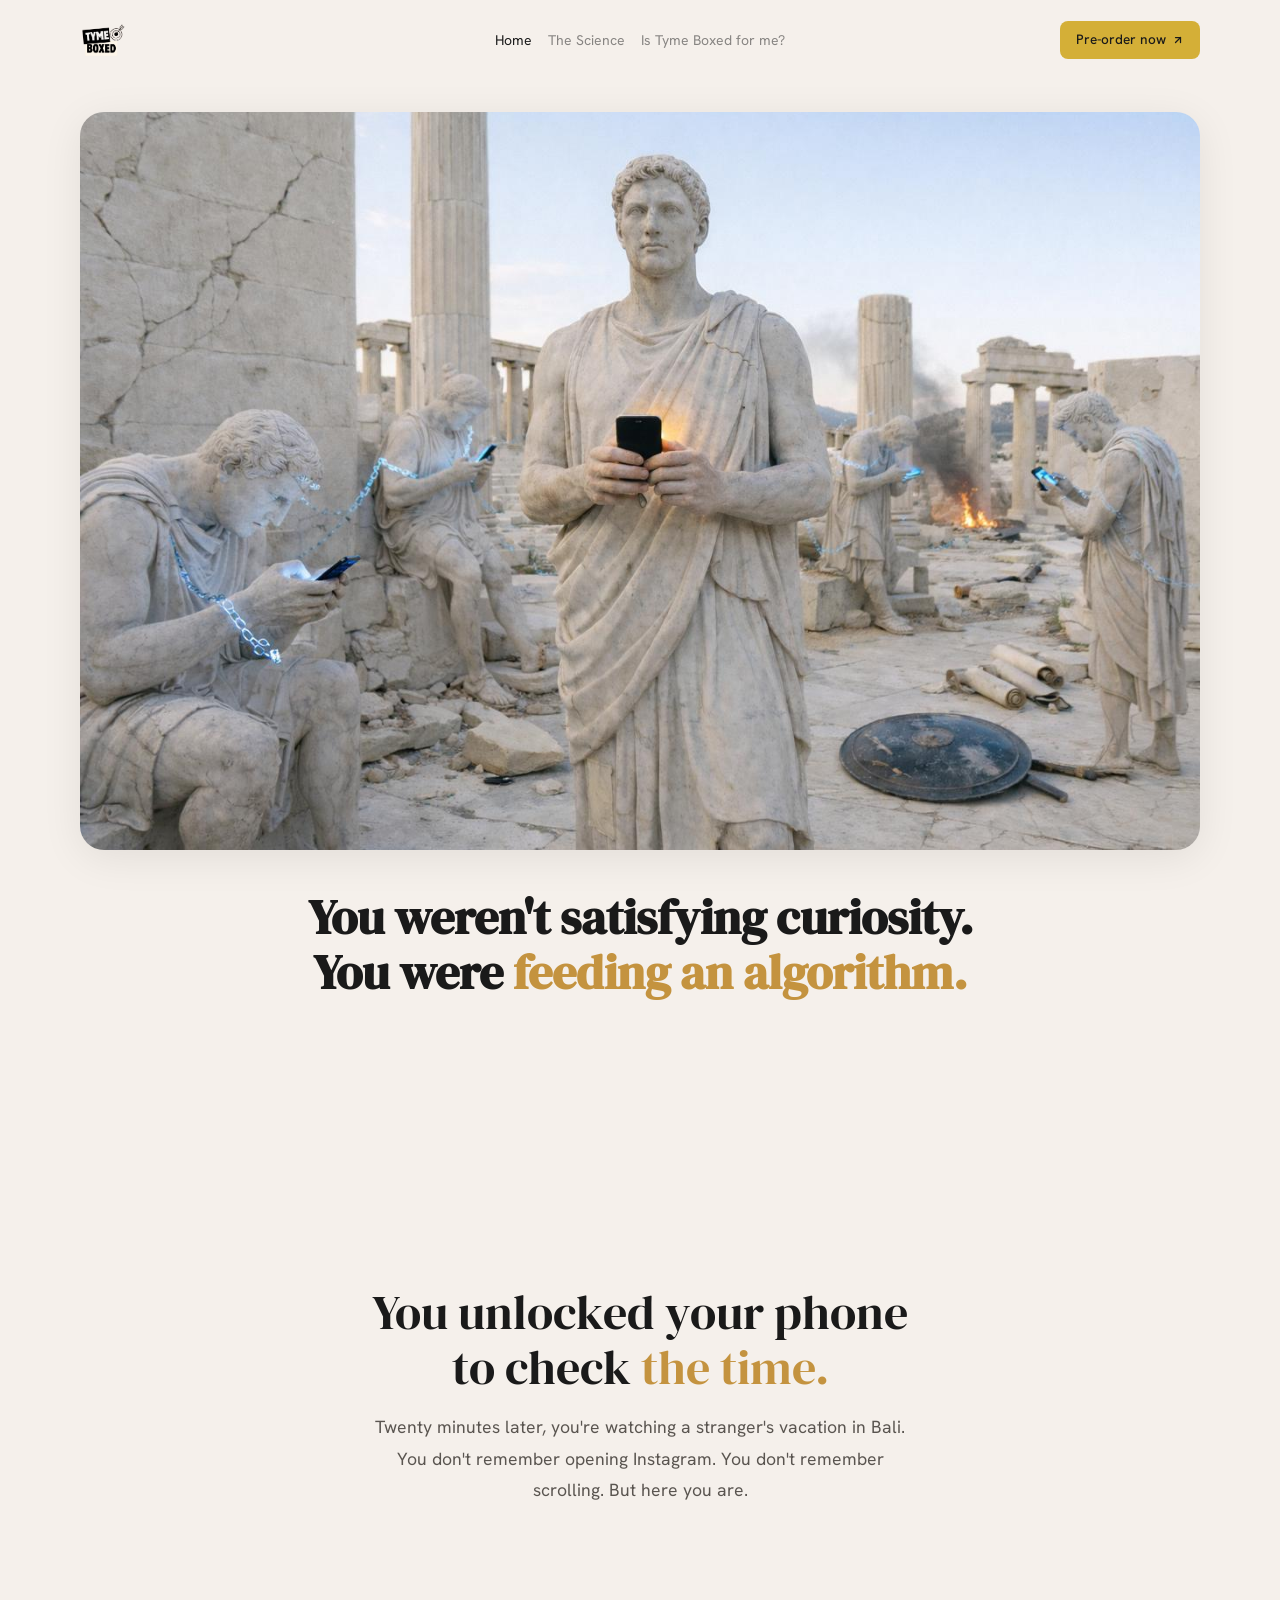
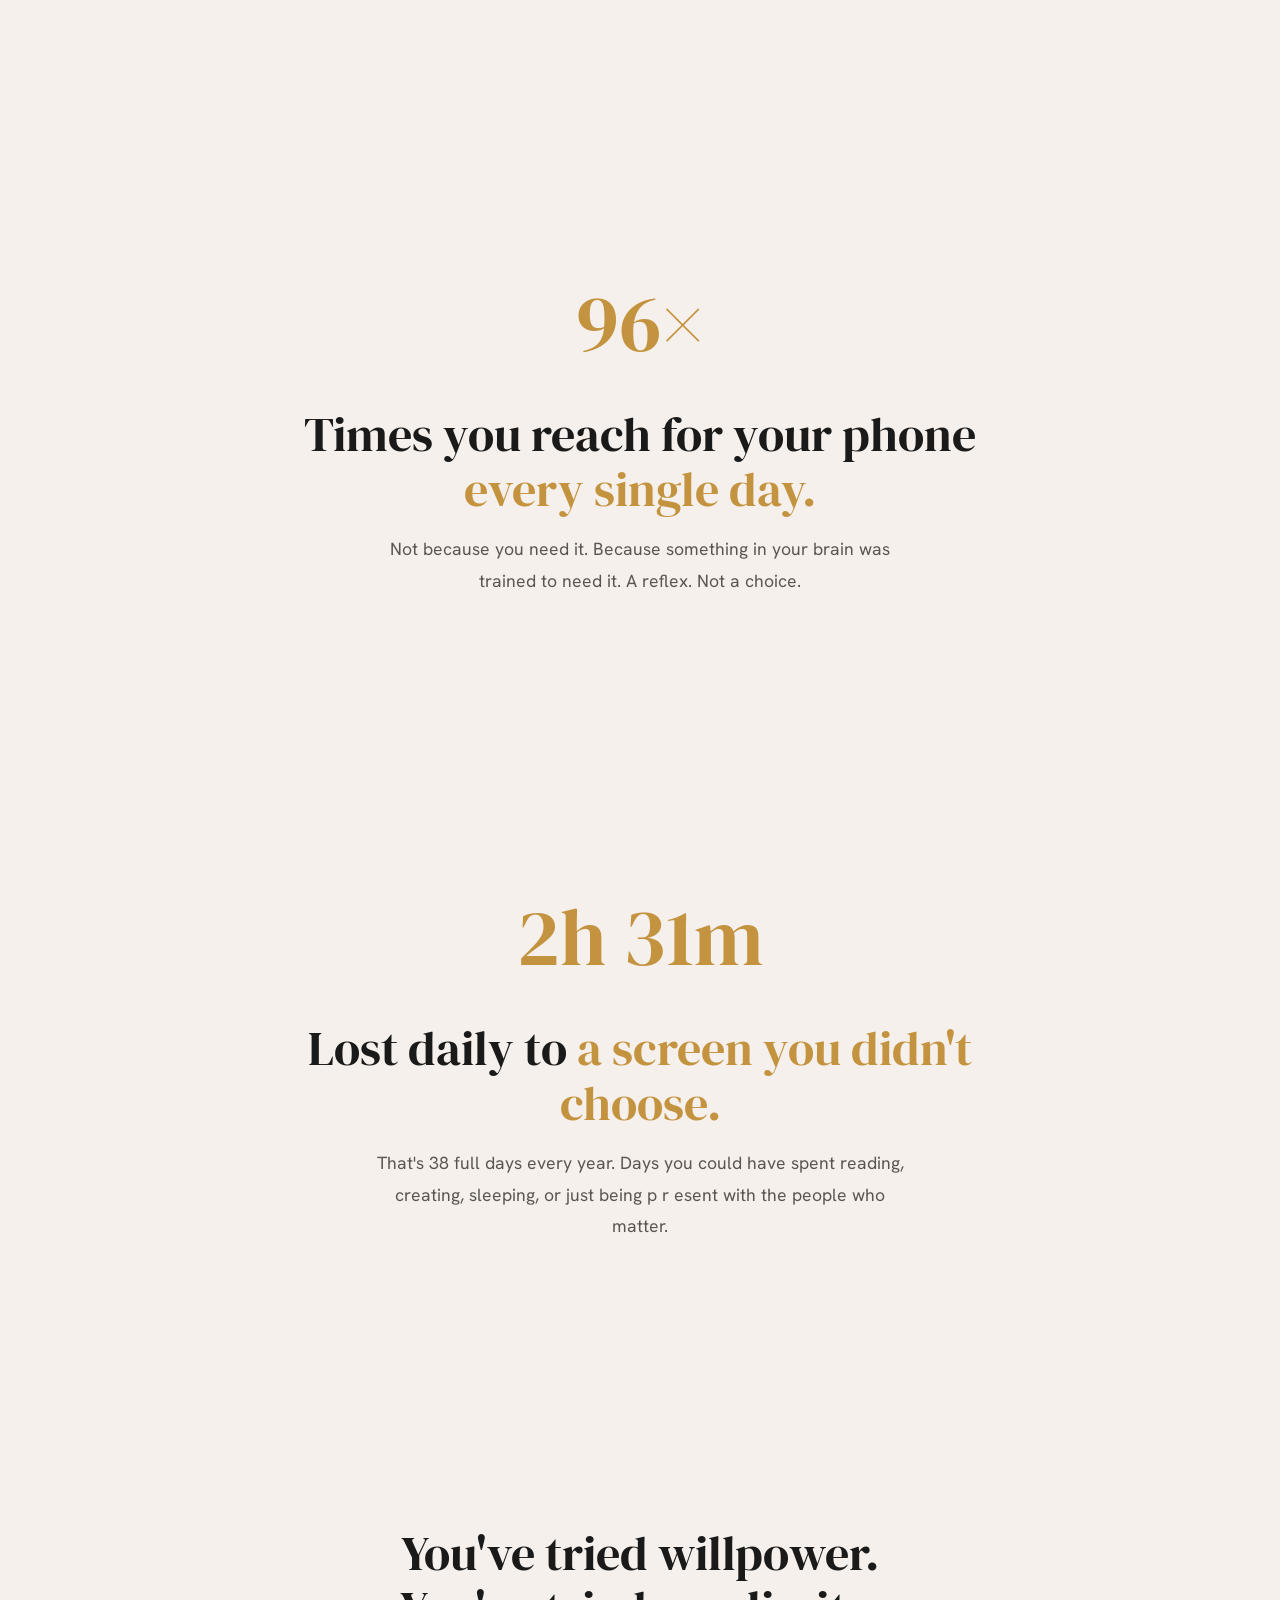
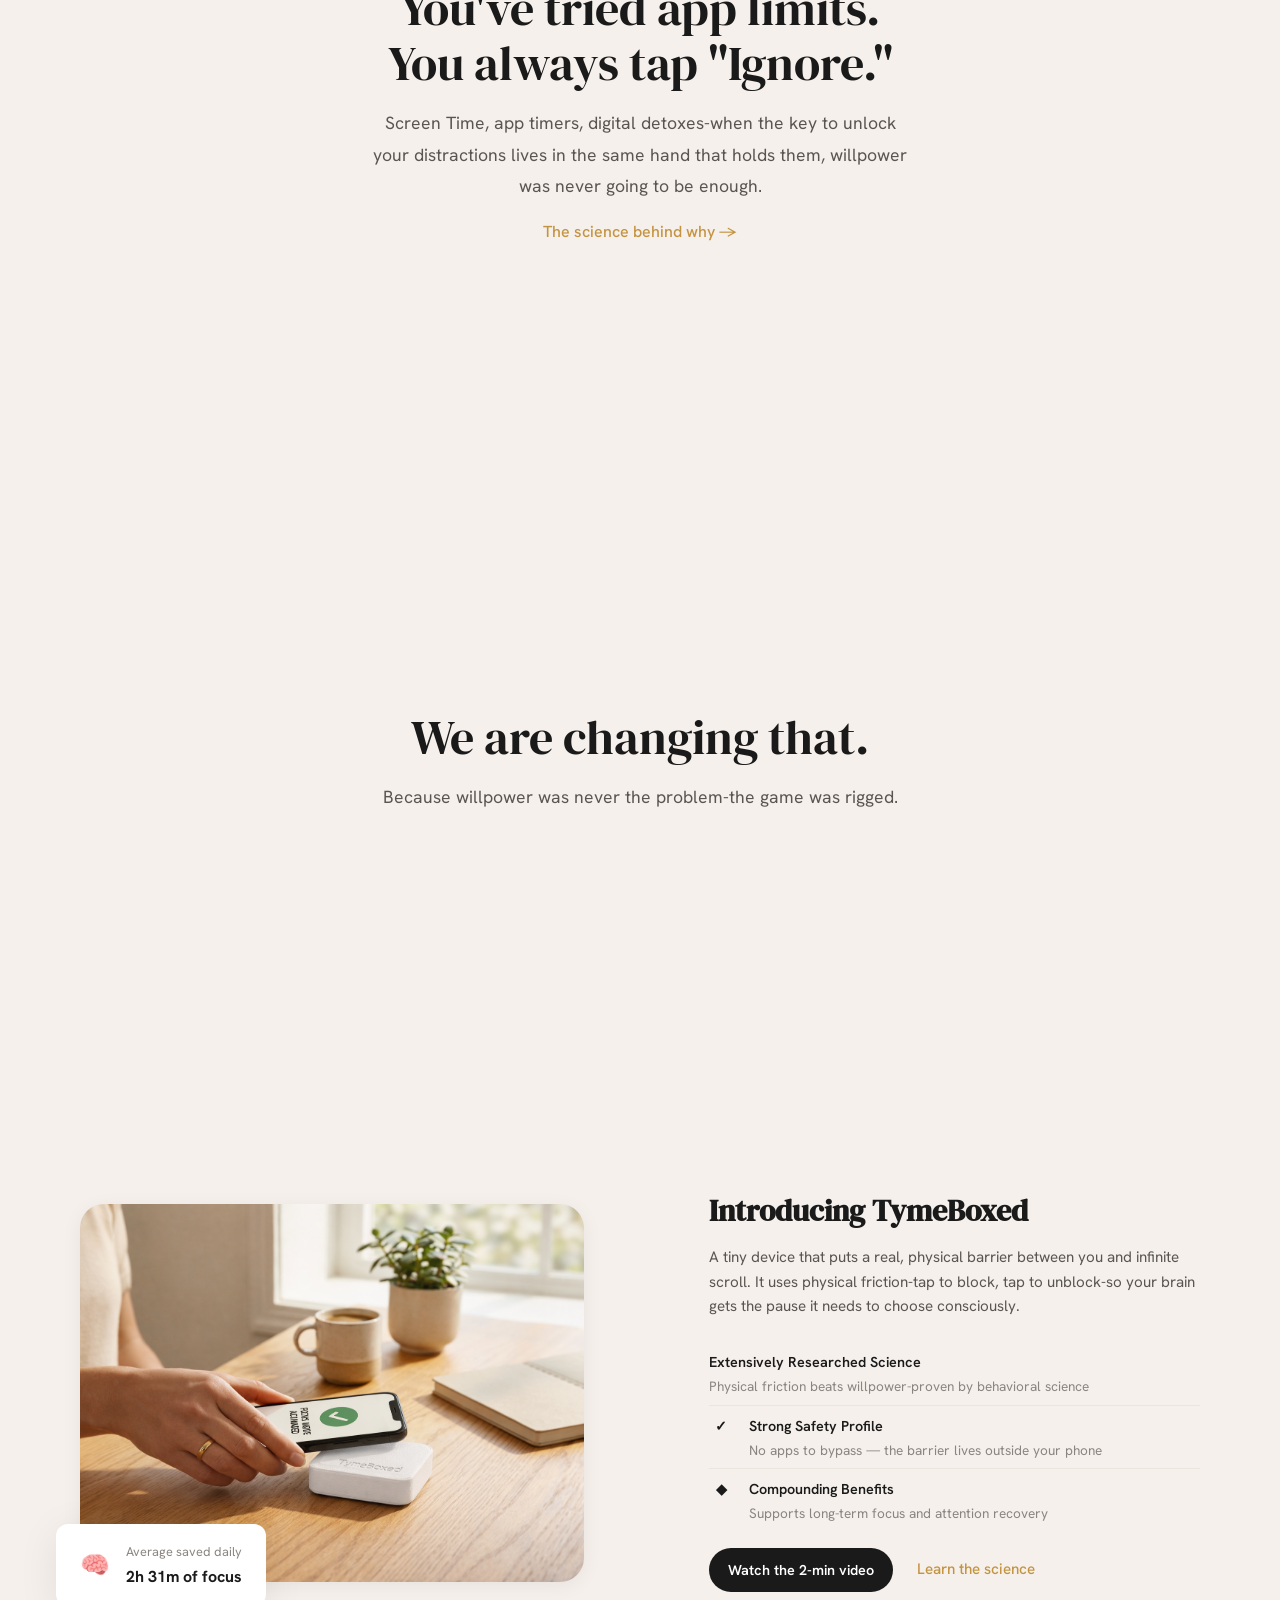
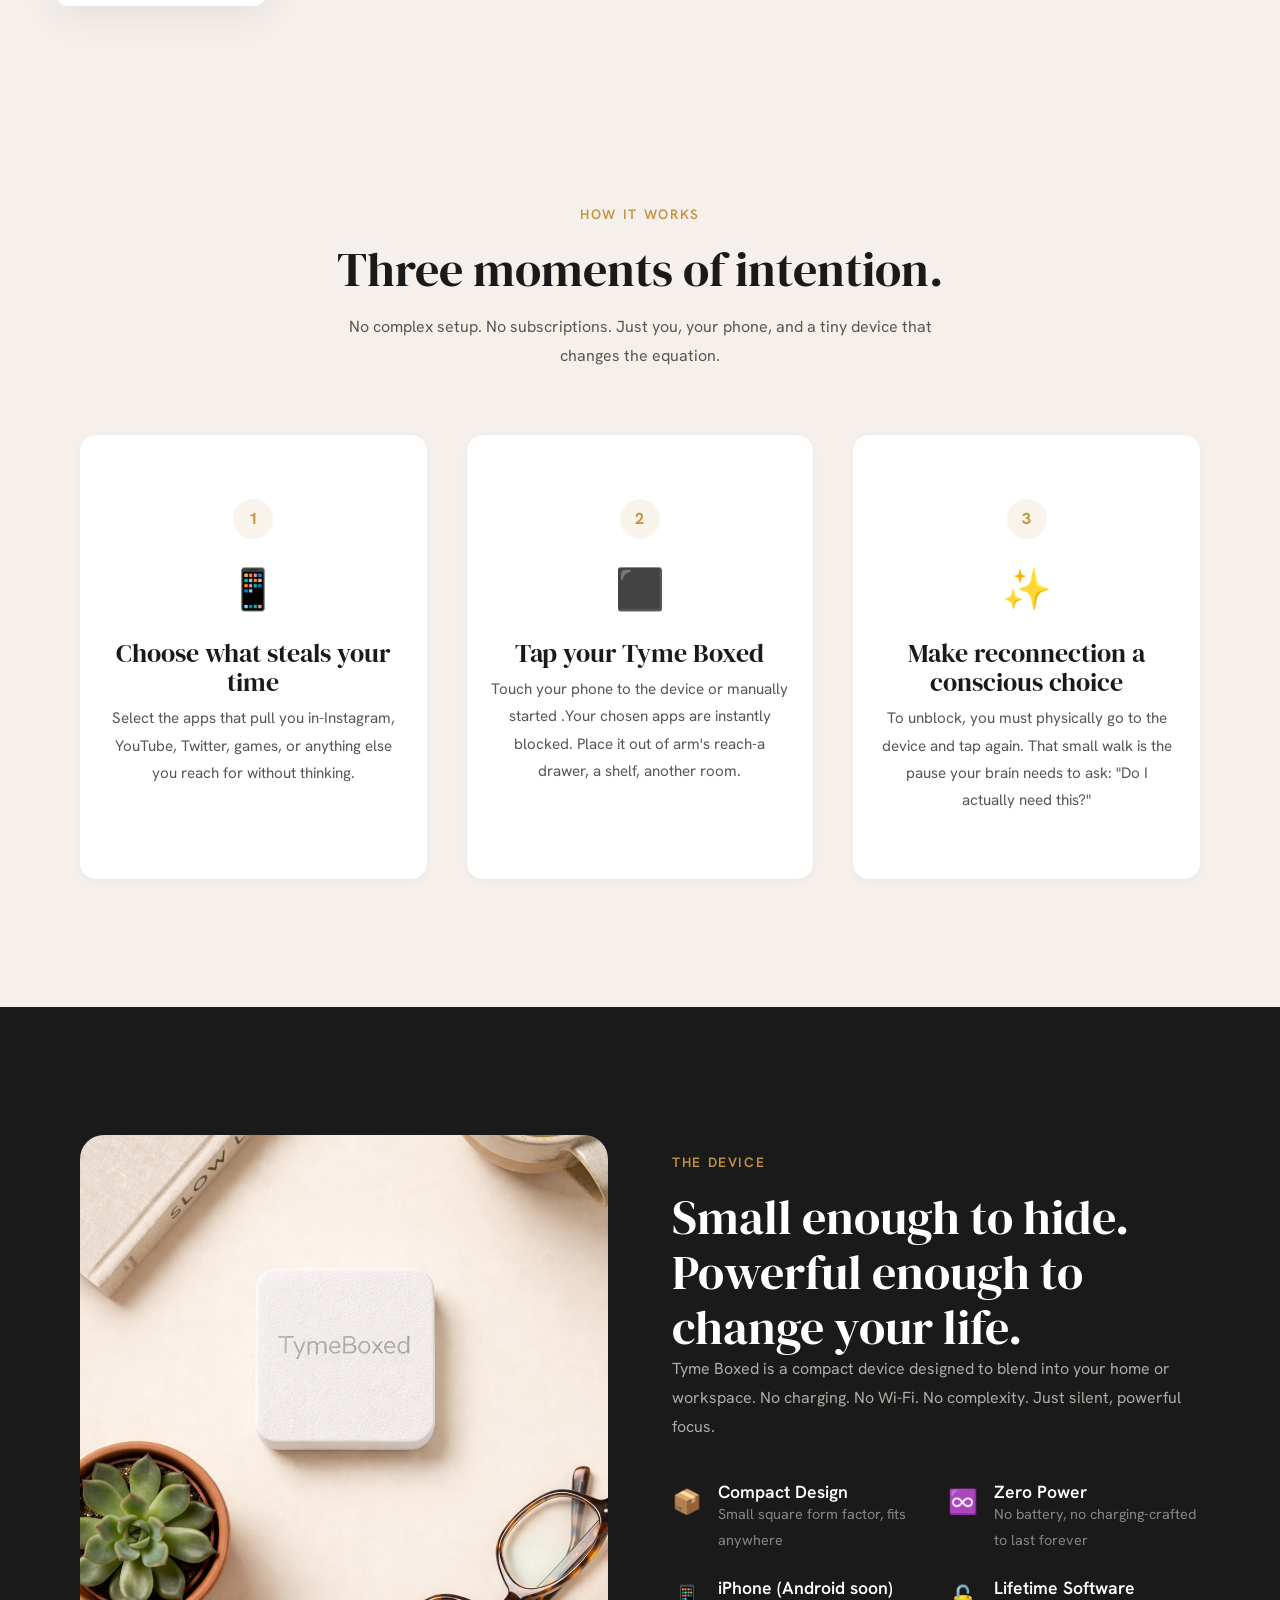
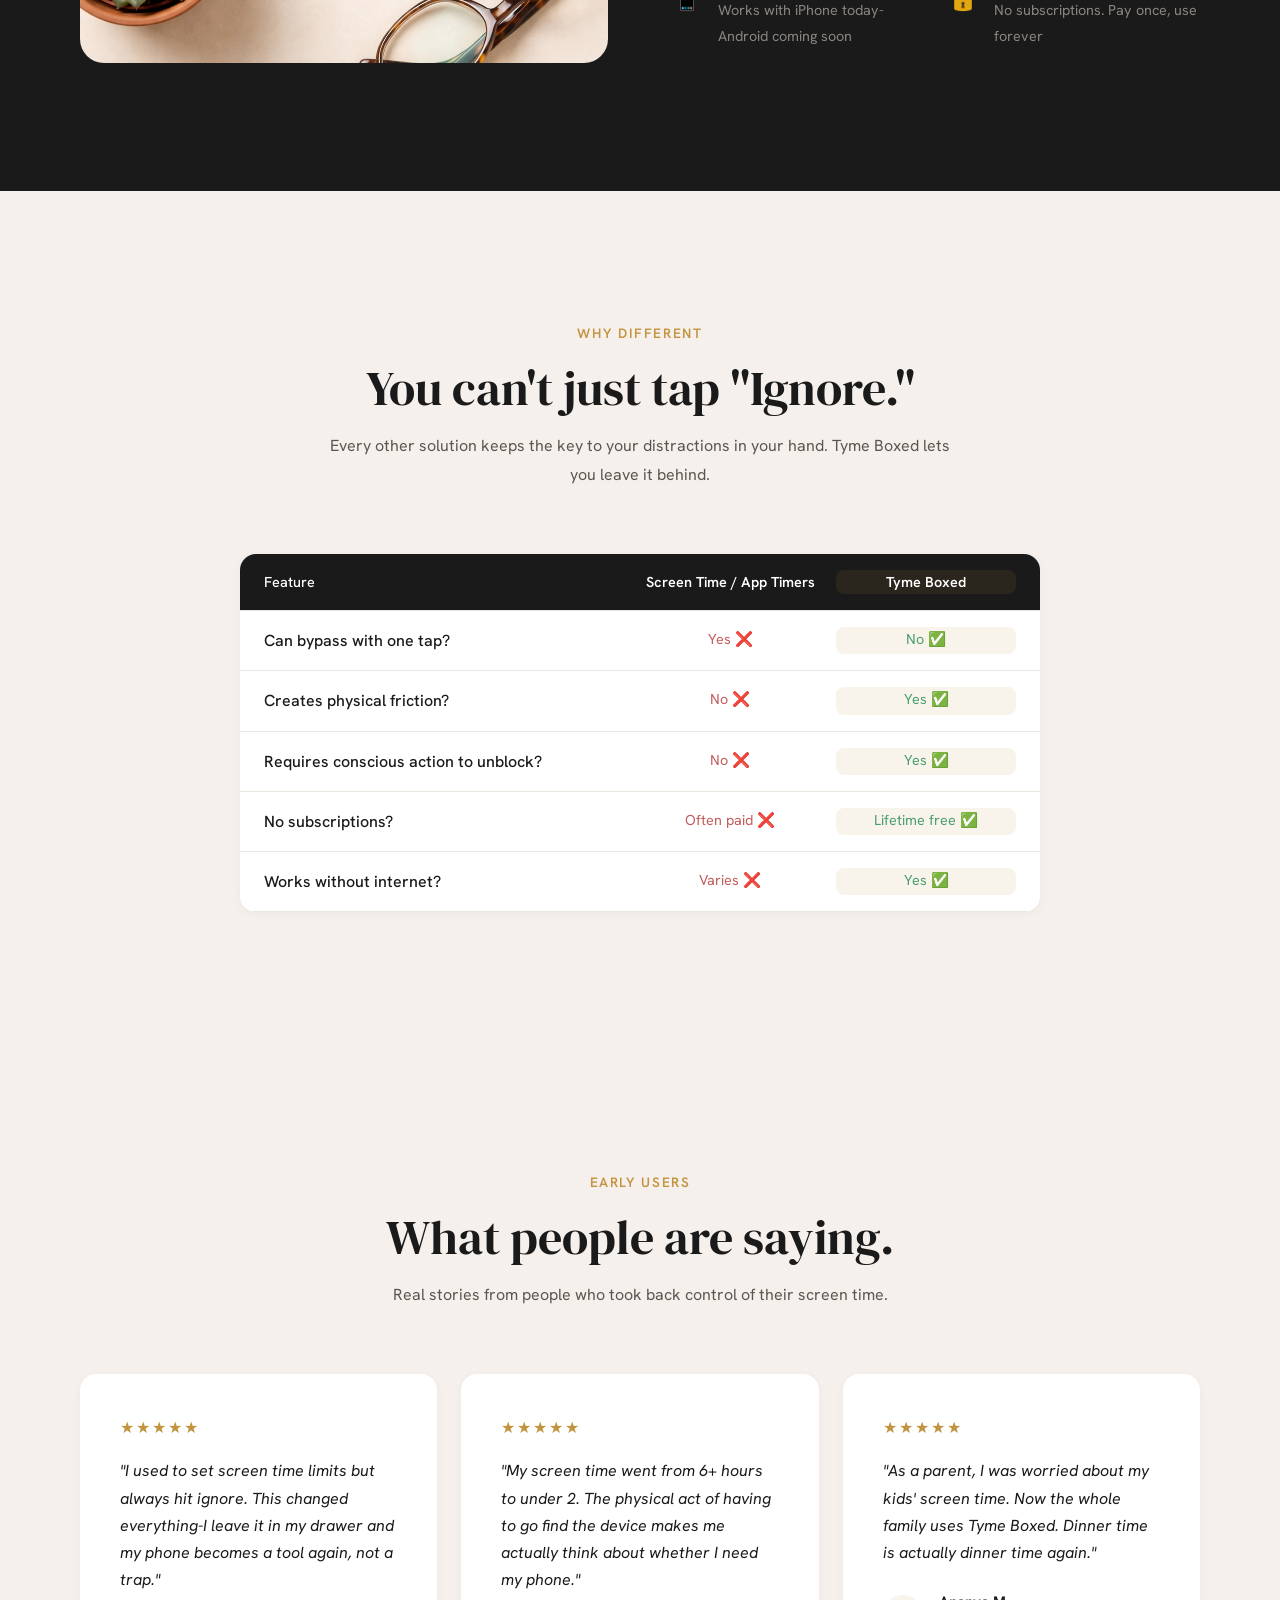
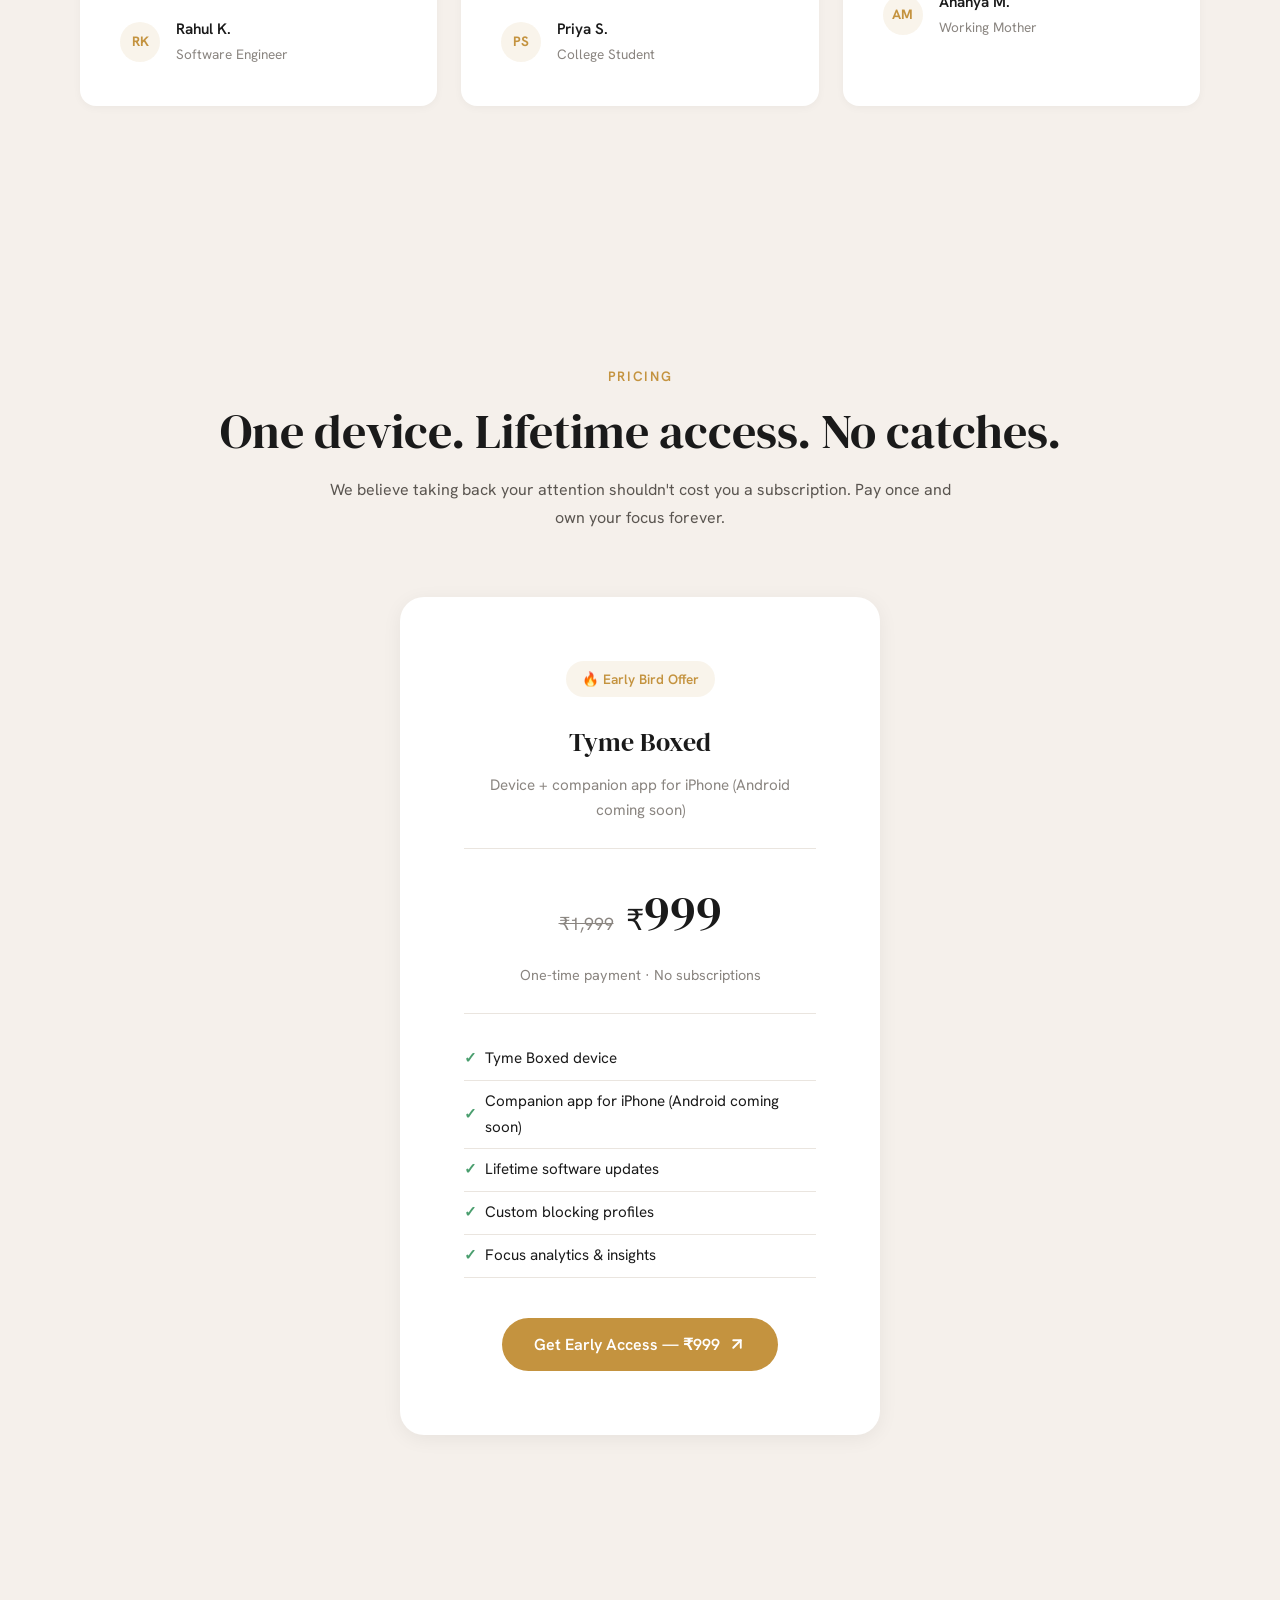
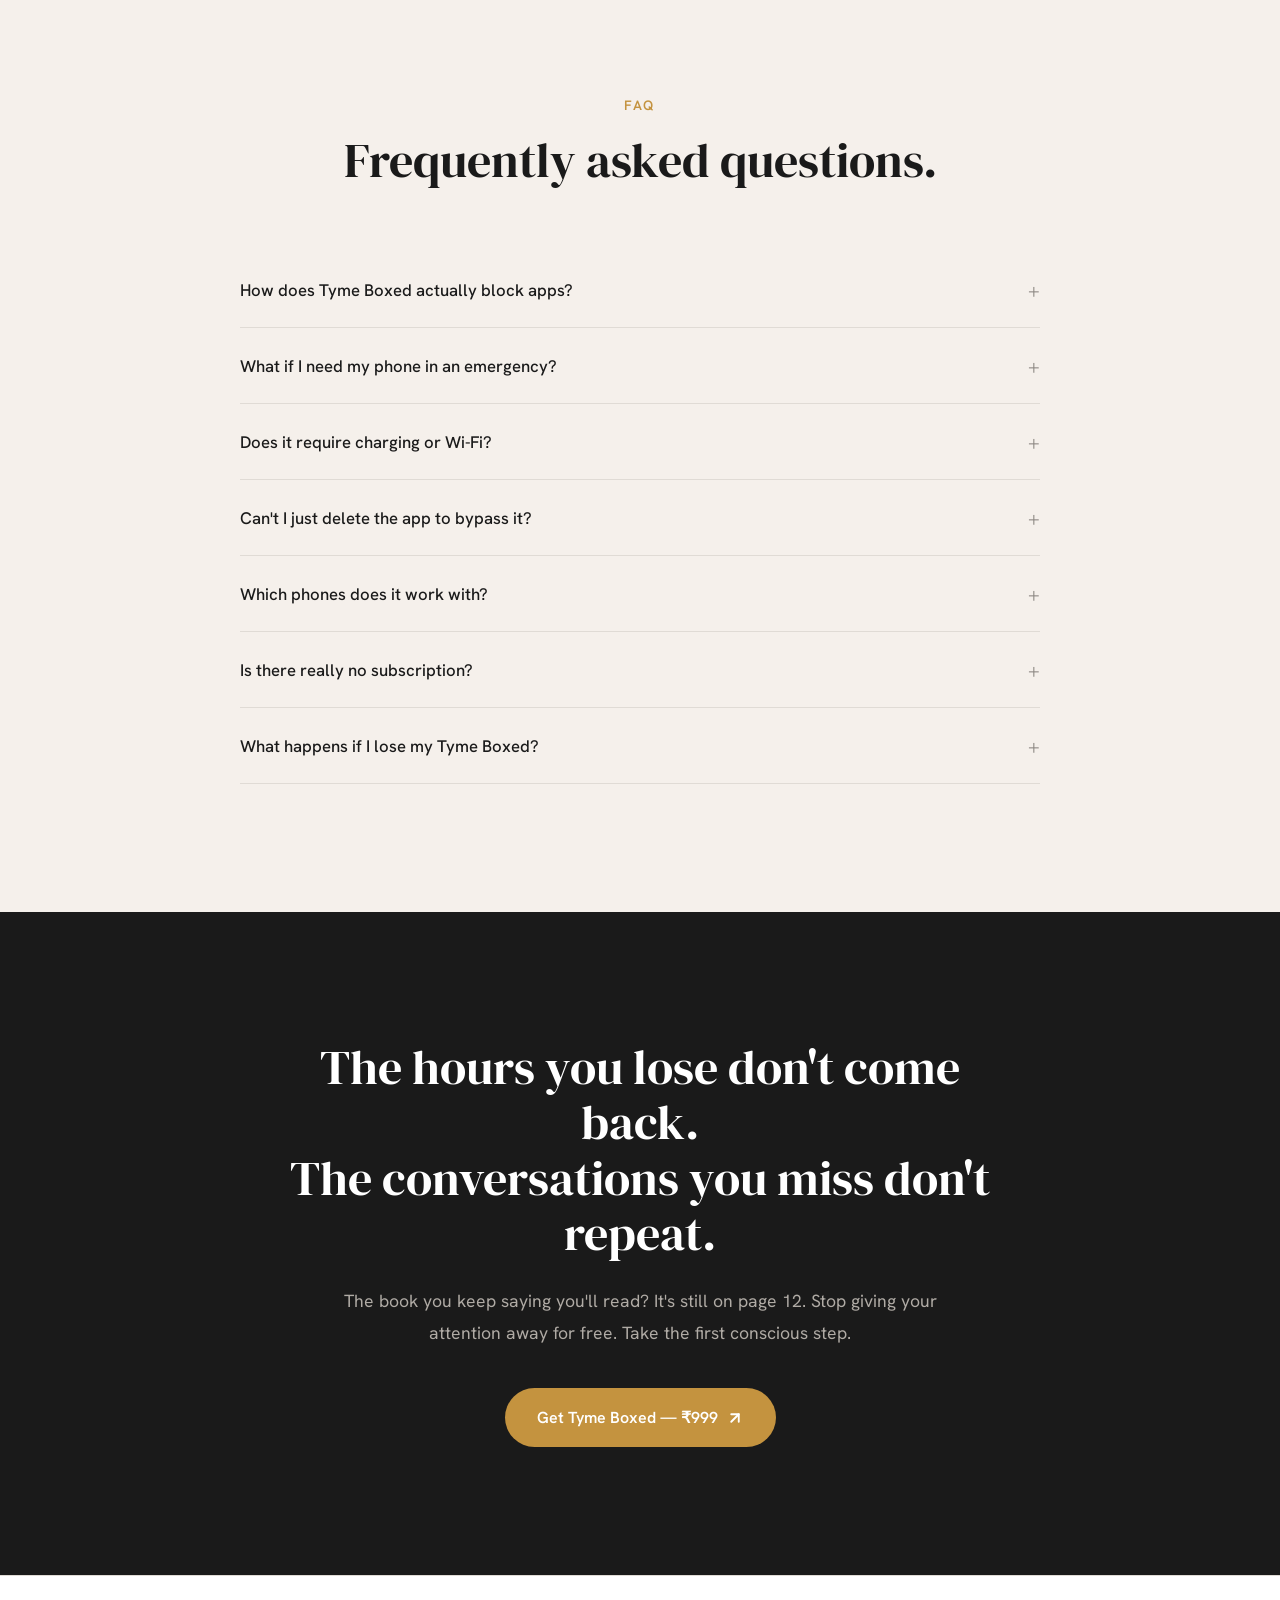
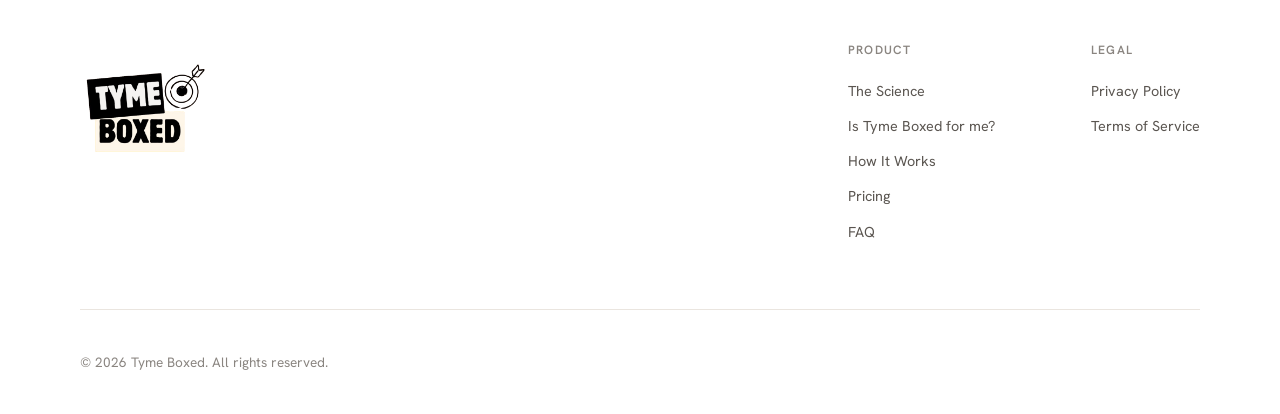
==== commit 830c87d3: "Logo and science page chnages" ====
--- a/index.html
+++ b/index.html
@@ -12,7 +12,7 @@
     content="A tiny device that creates real, physical friction between you and your distracting apps. Early bird ₹999 with lifetime software.">
   <meta name="twitter:card" content="summary_large_image">
   <link rel="stylesheet" href="style.css">
-  <link rel="icon" href="B.png">
+  <link rel="icon" href="B11.png">
 </head>
 
 <body>
@@ -45,12 +45,13 @@
     <div class="container hero-container">
       <div class="hero-image-wrapper reveal">
         <div class="hero-image hero-image-horizontal">
-          <img src="main.jpeg"
-            alt="Tyme Boxed device next to a phone — creating intentional distance from distractions" loading="eager">
+          <img src="main.jpeg" alt="Tyme Boxed device next to a phone — creating intentional distance from distractions"
+            loading="eager">
         </div>
       </div>
       <div class="hero-text-row reveal">
-        <h2 class="hero-headline">You weren't satisfying curiosity. You were <span class="accent">feeding an algorithm.</span></h2>
+        <h2 class="hero-headline">You weren't satisfying curiosity. You were <span class="accent">feeding an
+            algorithm.</span></h2>
       </div>
     </div>
   </section>
@@ -69,7 +70,7 @@
       <div class="reveal">
         <span class="stat-number">96×</span>
         <h2>Times you reach for your phone <span class="accent">every single day.</span></h2>
-        <p>Not because you need it. Because something in your brain was trained to need it. A reflex. Not a choice.</p>
+        <p>Not because you need it. Because something in your brain was trained to need it. A reflex. Not a choice.</ p>
       </div>
     </div>
 
@@ -77,14 +78,15 @@
       <div class="reveal">
         <span class="stat-number">2h 31m</span>
         <h2>Lost daily to <span class="accent">a screen you didn't choose.</span></h2>
-        <p>That's 38 full days every year. Days you could have spent reading, creating, sleeping, or just being present
+        <p>That's 38 full days every year. Days you could have spent reading, creating, sleeping, or just being p
+          r esent
           with the people who matter.</p>
       </div>
     </div>
 
     <div class="problem-slide">
       <div class="reveal">
-        <h2>You've tried willpower.<br>You've tried app limits.<br>You always tap <span class="accent">"Ignore."</span>
+        <h2>You've tried willpower.<br>You've tried app limits.<br>You always tap <span c lass="accent">"Ignore."</span>
         </h2>
         <p>Screen Time, app timers, digital detoxes-when the key to unlock your distractions lives in the same hand
           that holds them, willpower was never going to be enough.</p>
@@ -98,7 +100,8 @@
     <div class="changing-slide">
       <div class="reveal">
         <h2>We are changing that.</h2>
-        <p>Tyme Boxed is a tiny device that puts a real, physical barrier between you and infinite scroll. Because willpower was never the problem-the game was rigged.</p>
+        <p>Because
+          willpower was never the problem-the game was rigged.</p>
       </div>
     </div>
   </section>
@@ -121,7 +124,9 @@
         </div>
         <div class="intro-content">
           <h2 class="intro-heading">Introducing TymeBoxed</h2>
-          <p class="intro-description">A tiny device that puts a real, physical barrier between you and infinite scroll. It uses physical friction-tap to block, tap to unblock-so your brain gets the pause it needs to choose consciously.</p>
+          <p class="intro-description">A tiny device that puts a real, physical barrier between you and infinite scroll.
+            It uses physical friction-tap to block, tap to unblock-so your brain gets the pause it needs to choose
+            consciously.</p>
           <ul class="intro-features">
             <li class="intro-feature reveal reveal-delay-1">
               <div>
@@ -175,7 +180,7 @@
           <div class="step-number">2</div>
           <div class="step-icon">⬛</div>
           <h3>Tap your Tyme Boxed</h3>
-          <p>Touch your phone to the device. Your chosen apps are instantly blocked. Place it out of arm's reach-a
+          <p>Touch your phone to the device or manually started .Your chosen apps are instantly blocked. Place it out of arm's reach-a
             drawer, a shelf, another room.</p>
         </div>
 
@@ -194,8 +199,7 @@
   <section class="product-showcase" id="product">
     <div class="container">
       <div class="product-image-wrapper reveal">
-        <img src="device.png" alt="Tyme Boxed device flat lay — minimal, elegant, designed to disappear"
-          loading="lazy">
+        <img src="device.png" alt="Tyme Boxed device flat lay — minimal, elegant, designed to disappear" loading="lazy">
       </div>
       <div class="product-details">
         <span class="section-label reveal">The Device</span>
@@ -361,7 +365,7 @@
           <li><span class="check">✓</span> Lifetime software updates</li>
           <li><span class="check">✓</span> Custom blocking profiles</li>
           <li><span class="check">✓</span> Focus analytics & insights</li>
-          <li><span class="check">✓</span> 30-day money-back guarantee</li>
+
         </ul>
 
         <button class="btn-primary" onclick="alert('Pre-order coming soon! We will notify you.')">
--- a/style.css
+++ b/style.css
@@ -171,7 +171,7 @@
   left: 0;
   right: 0;
   z-index: 1000;
-  padding: var(--space-md) 0;
+  padding: var(--space-sm) 0;
   transition: all var(--duration-normal) var(--ease-smooth);
 }
 
@@ -186,7 +186,7 @@
   background: rgba(245, 240, 235, 0.92);
   backdrop-filter: blur(20px);
   -webkit-backdrop-filter: blur(20px);
-  padding: var(--space-sm) 0;
+  padding: var(--space-xs) 0;
   border-bottom: 1px solid var(--border-light);
 }
 
@@ -197,7 +197,7 @@
 }
 
 .nav-logo img {
-  height: 90px;
+  height: 48px;
   width: auto;
   display: block;
 }
@@ -206,14 +206,14 @@
 .nav-links {
   display: flex;
   align-items: center;
-  gap: var(--space-md);
+  gap: var(--space-sm);
   position: absolute;
   left: 50%;
   transform: translateX(-50%);
 }
 
 .nav-links li a {
-  font-size: 0.95rem;
+  font-size: 0.875rem;
   font-weight: 400;
   color: var(--text-primary);
   opacity: 0.5;
@@ -230,13 +230,13 @@
 .nav-cta {
   display: inline-flex;
   align-items: center;
-  gap: 0.4rem;
+  gap: 0.35rem;
   background: var(--accent-gold-light);
   color: var(--text-primary) !important;
   opacity: 1 !important;
-  padding: 0.6rem 1.2rem;
+  padding: 0.45rem 1rem;
   border-radius: var(--radius-sm);
-  font-size: 0.9rem;
+  font-size: 0.85rem;
   font-weight: 500;
   transition: background var(--duration-fast) var(--ease-smooth), transform var(--duration-fast) var(--ease-smooth);
   white-space: nowrap;
@@ -249,8 +249,8 @@
 }
 
 .nav-cta svg {
-  width: 14px;
-  height: 14px;
+  width: 12px;
+  height: 12px;
 }
 
 /* Hamburger */
@@ -354,7 +354,7 @@
    HERO SECTION
    =========================== */
 .hero {
-  padding: calc(var(--space-lg) + 72px) 0 var(--space-3xl);
+  padding: calc(var(--space-lg) + 72px) 0 var(--space-xl);
   min-height: 90vh;
   display: flex;
   align-items: center;
@@ -446,7 +446,7 @@
    PROBLEM — SCROLL NARRATIVE
    =========================== */
 .problem {
-  padding: var(--space-3xl) 0;
+  padding: var(--space-sm) 0 var(--space-xs);
 }
 
 .problem-slide {
@@ -455,7 +455,7 @@
   align-items: center;
   justify-content: center;
   text-align: center;
-  padding: var(--space-xl) var(--space-lg);
+  padding: var(--space-xs) var(--space-sm);
 }
 
 .problem-slide h2 {
@@ -1411,6 +1411,85 @@
   text-decoration: underline;
 }
 
+/* Additional resources - Mave-style cards */
+.science-additional-resources {
+  margin-top: var(--space-2xl);
+  padding-top: var(--space-xl);
+  border-top: 1px solid var(--border-light);
+}
+
+.science-additional-resources h2 {
+  font-size: clamp(1.5rem, 2.5vw, 1.85rem);
+  font-weight: 400;
+  margin-bottom: var(--space-xs);
+  color: var(--text-primary);
+}
+
+.science-resources-subtitle {
+  font-size: 1rem;
+  color: var(--text-secondary);
+  margin-bottom: var(--space-md) !important;
+}
+
+.science-resources-list {
+  list-style: none;
+  padding: 0;
+  margin: 0;
+  display: flex;
+  flex-direction: column;
+  gap: var(--space-sm);
+}
+
+.science-resource-card {
+  display: flex;
+  align-items: center;
+  gap: var(--space-md);
+  padding: var(--space-sm) var(--space-md);
+  background: #F7F4EC;
+  border-radius: var(--radius-md);
+  color: var(--text-primary);
+  transition: background var(--duration-fast) var(--ease-smooth);
+  text-decoration: none;
+  width: 100%;
+  box-sizing: border-box;
+}
+
+.science-resource-card:hover {
+  background: #F0EBE2;
+}
+
+.science-resource-icon {
+  flex-shrink: 0;
+  display: flex;
+  align-items: center;
+  justify-content: center;
+}
+
+.science-resource-icon svg {
+  display: block;
+}
+
+.science-resource-text {
+  flex: 1;
+  font-size: 0.95rem;
+  color: var(--text-primary);
+  line-height: 1.5;
+  min-width: 0;
+  font-weight: 400;
+}
+
+.science-resource-arrow {
+  flex-shrink: 0;
+  color: var(--text-primary);
+  display: flex;
+  align-items: center;
+  justify-content: center;
+}
+
+.science-resource-arrow svg {
+  display: block;
+}
+
 /* Science CTA at bottom */
 /* Science Videos - Also Watch */
 .science-videos-section {
@@ -1418,6 +1497,10 @@
   margin: 0 auto;
   padding: 0 var(--space-lg);
   margin-top: var(--space-2xl);
+}
+
+.science-videos-inline {
+  margin-top: var(--space-xl);
 }
 
 .science-videos-heading {
@@ -1471,7 +1554,7 @@
 .science-video-play svg {
   width: 100%;
   height: 100%;
-  filter: drop-shadow(0 2px 8px rgba(0,0,0,0.3));
+  filter: drop-shadow(0 2px 8px rgba(0, 0, 0, 0.3));
 }
 
 .science-video-title {
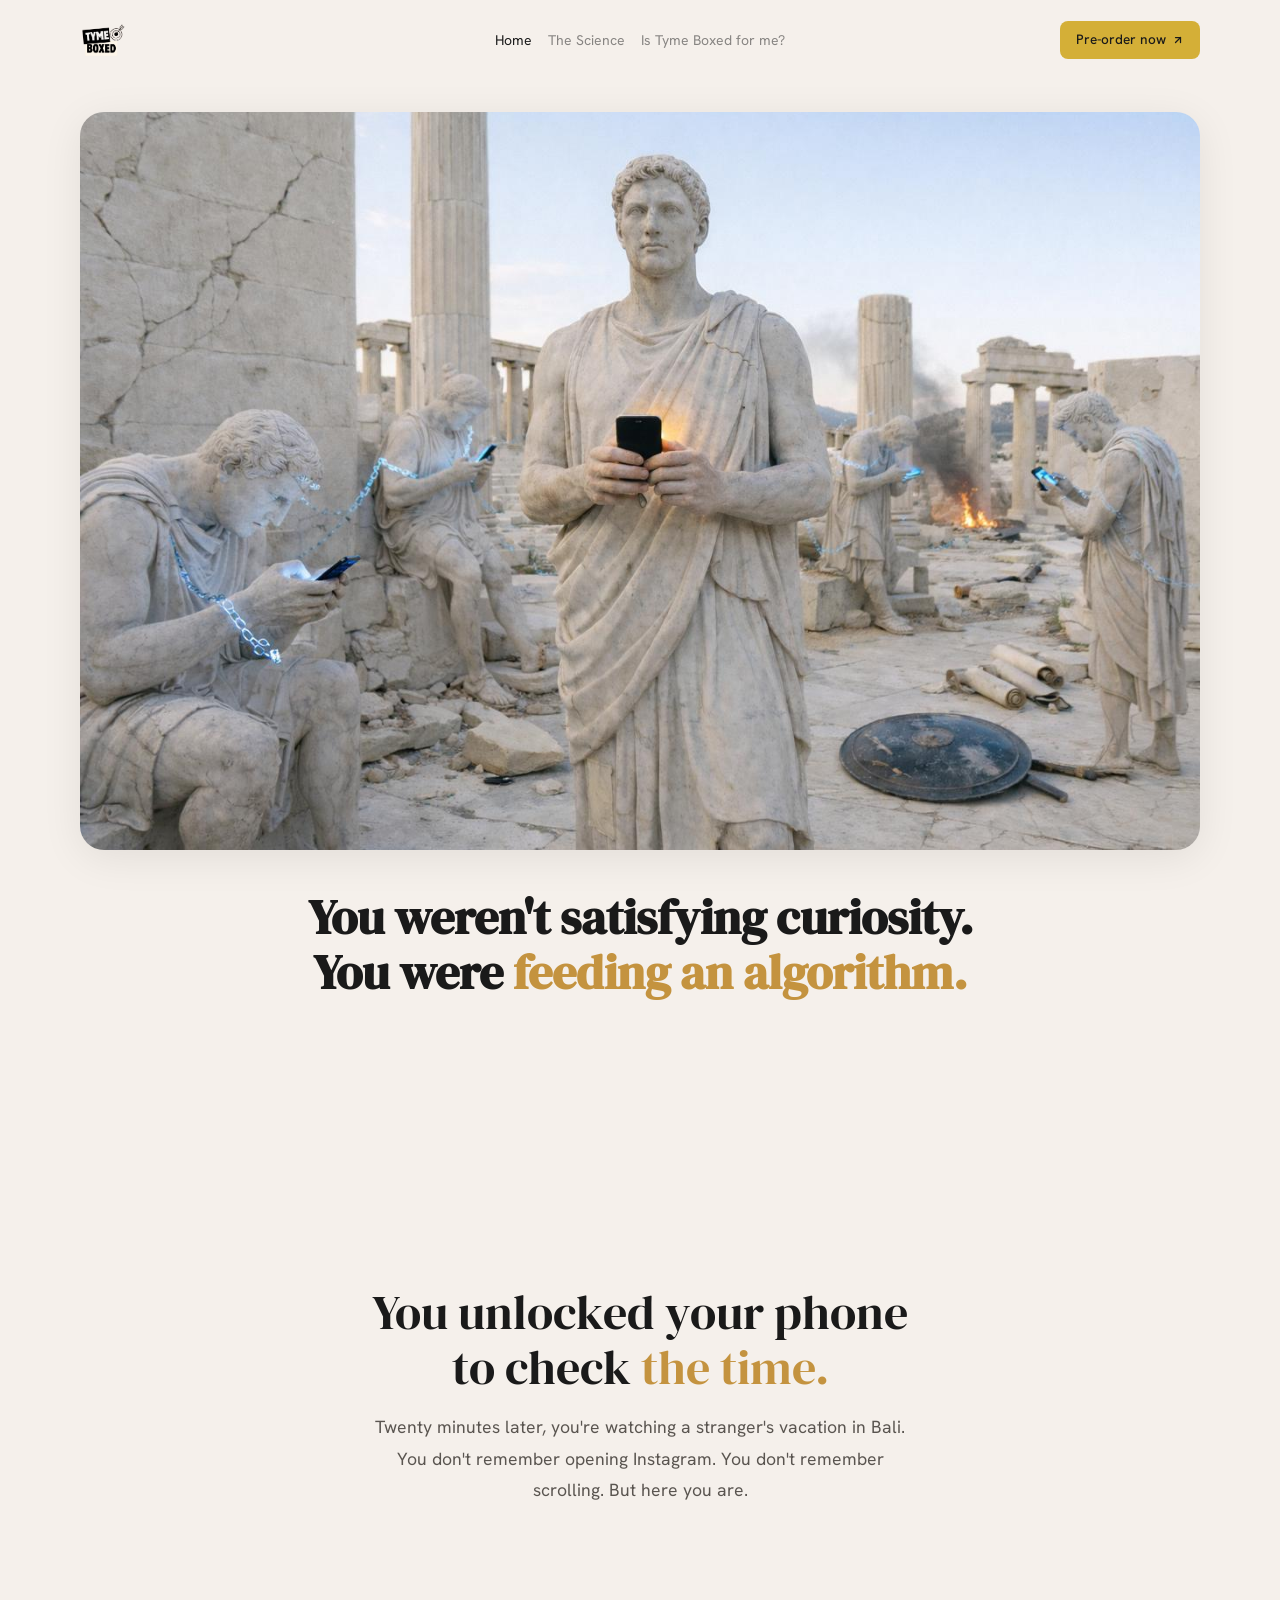
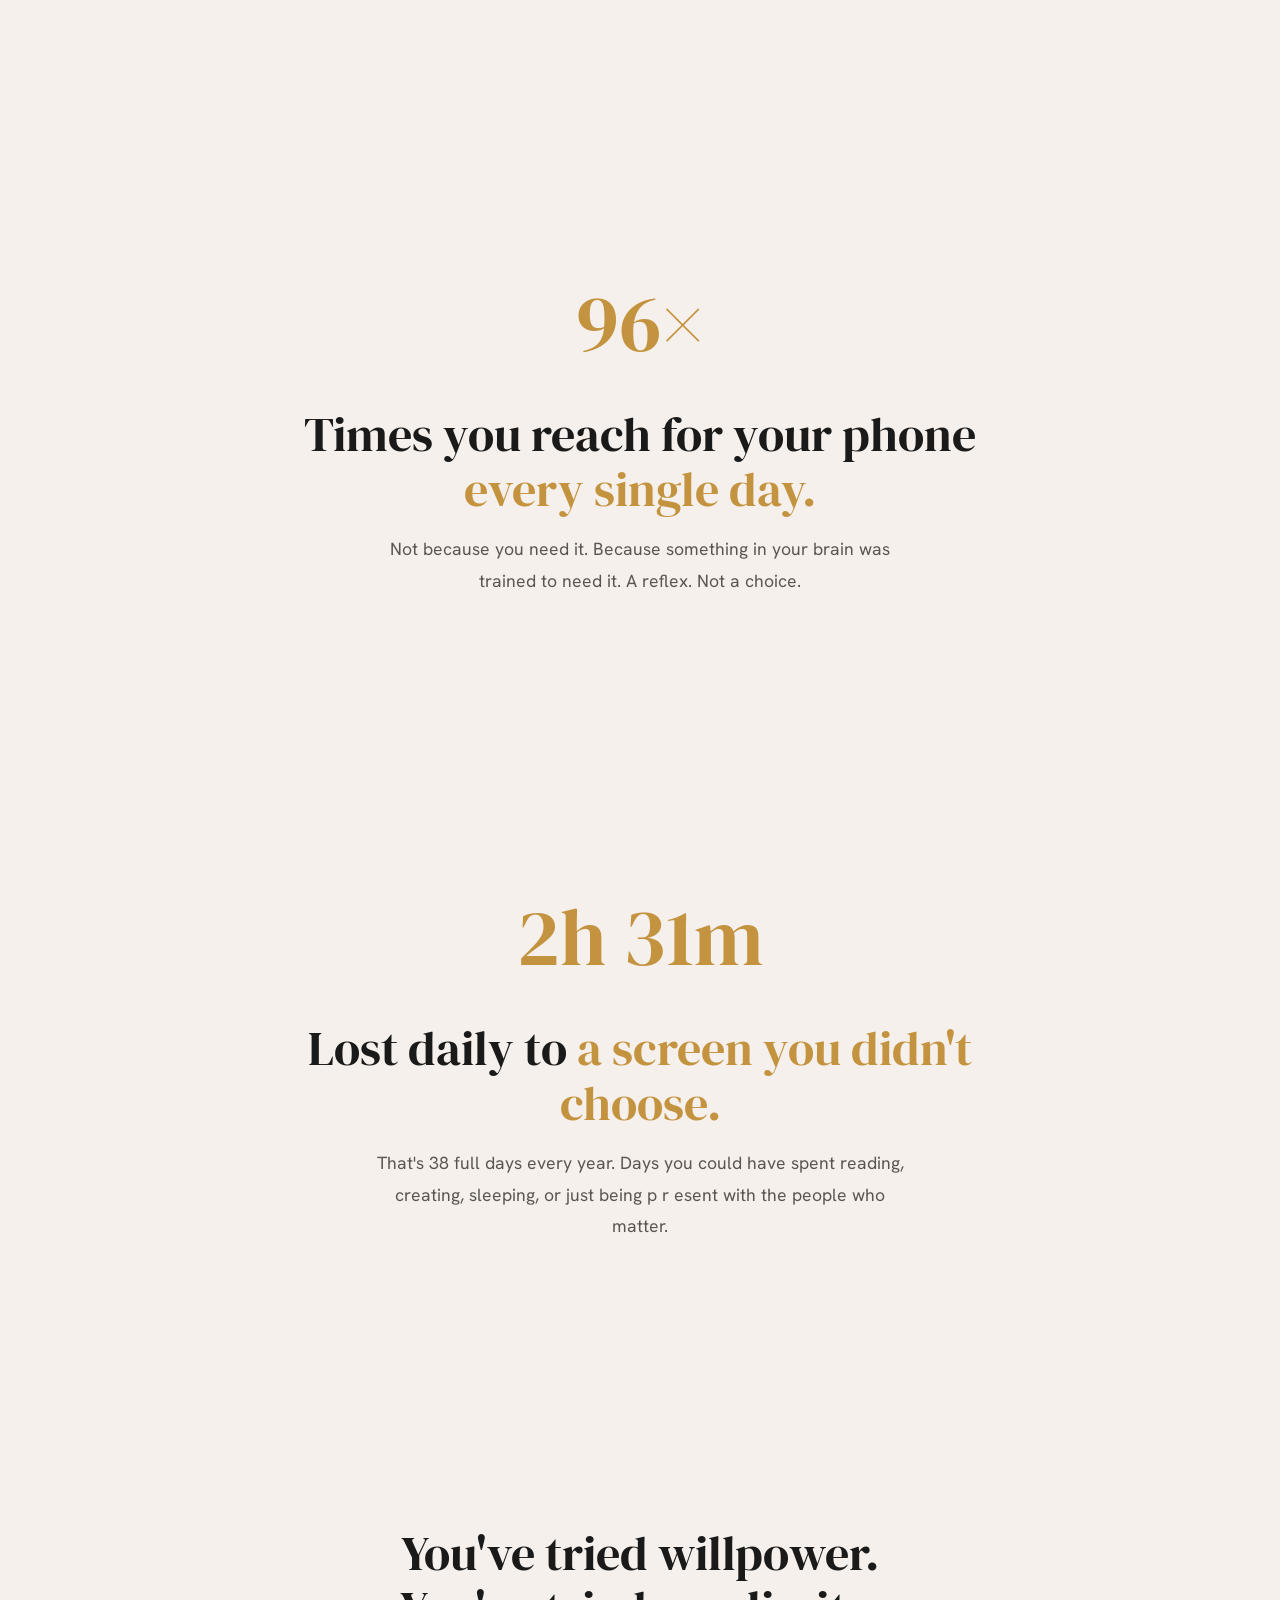
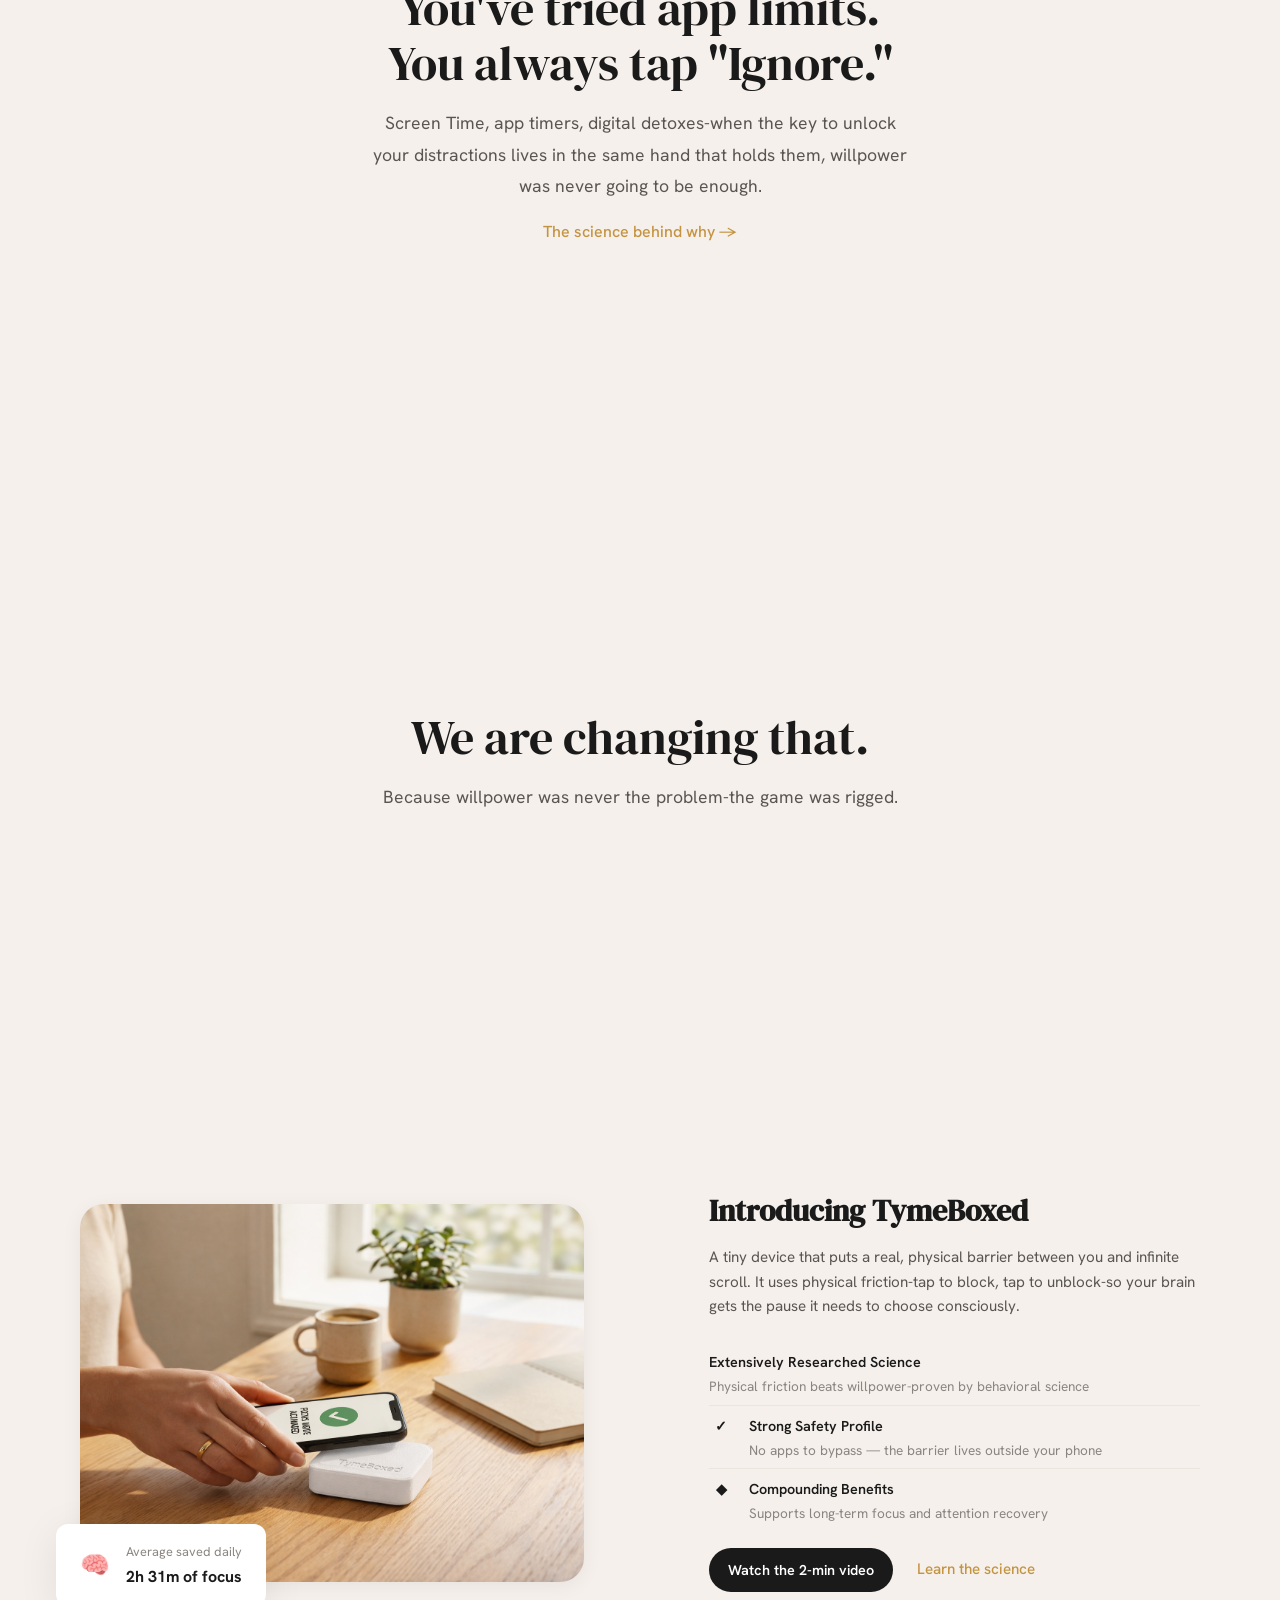
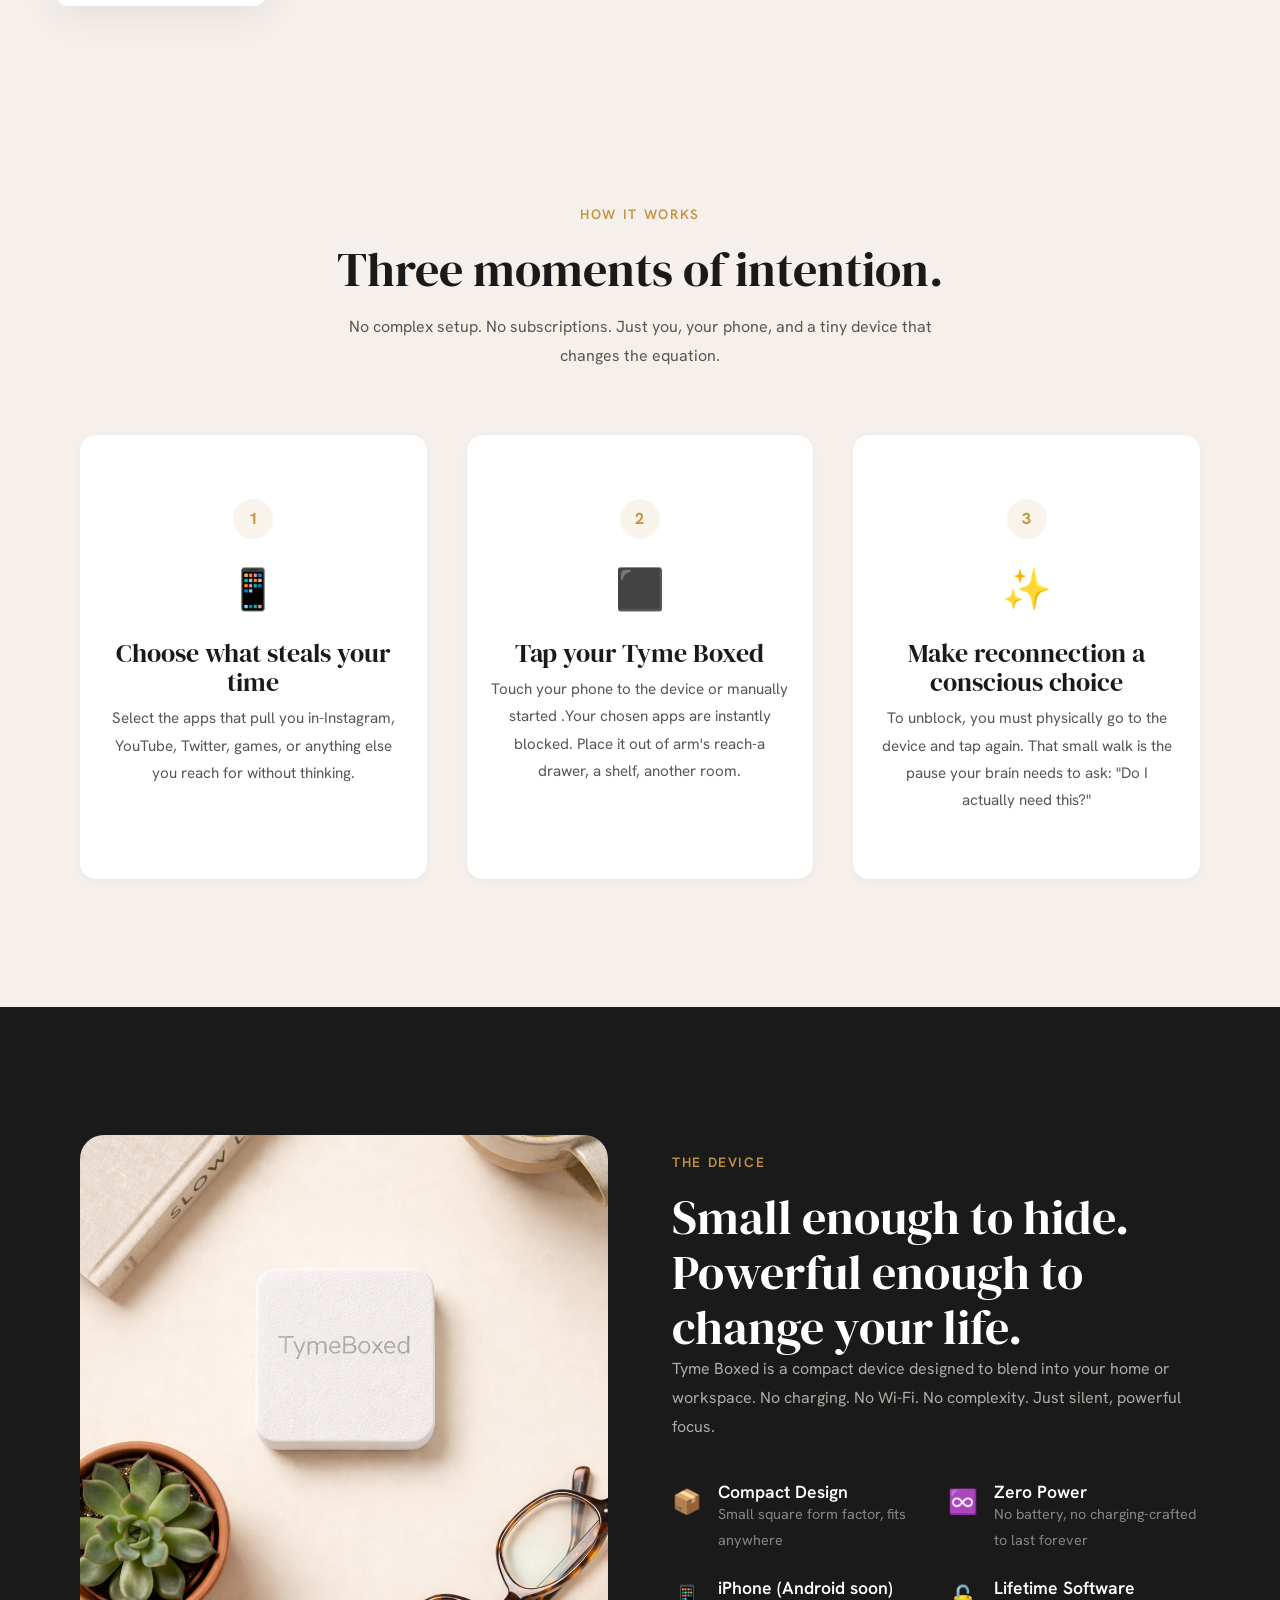
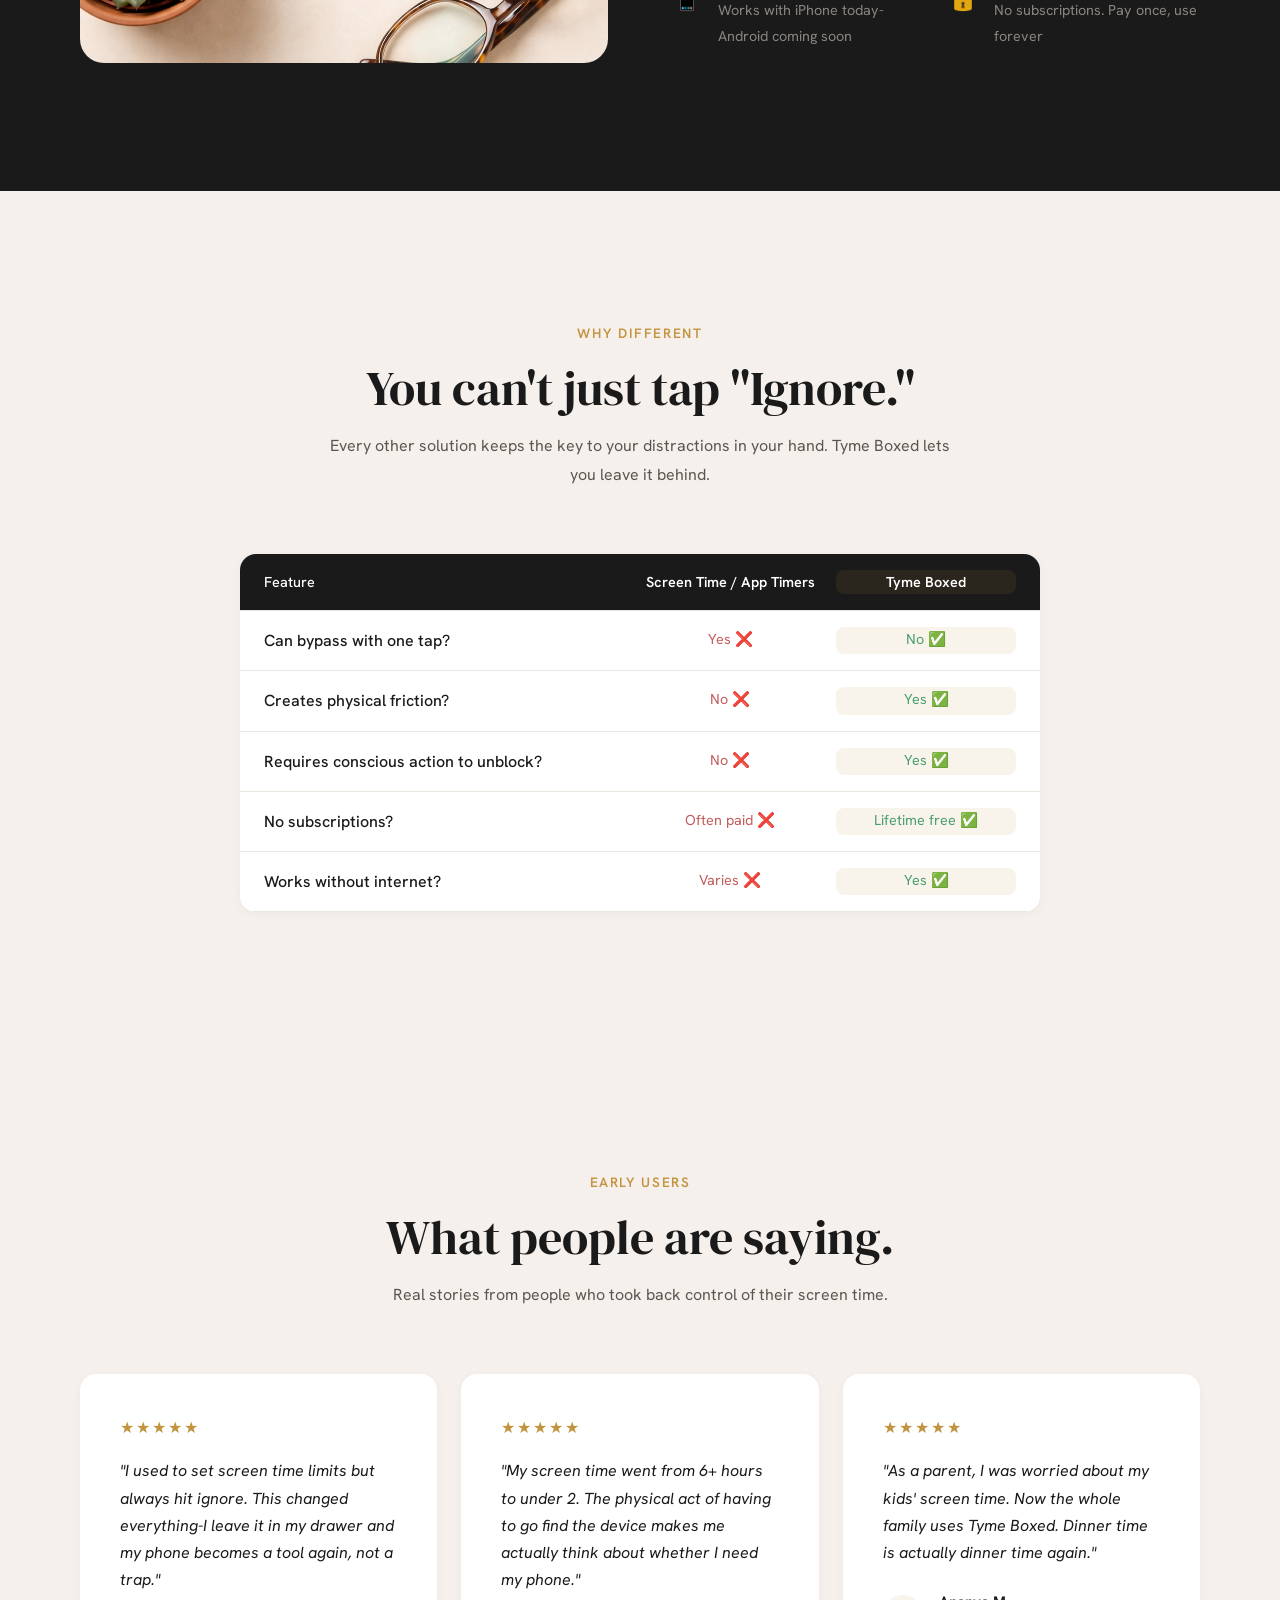
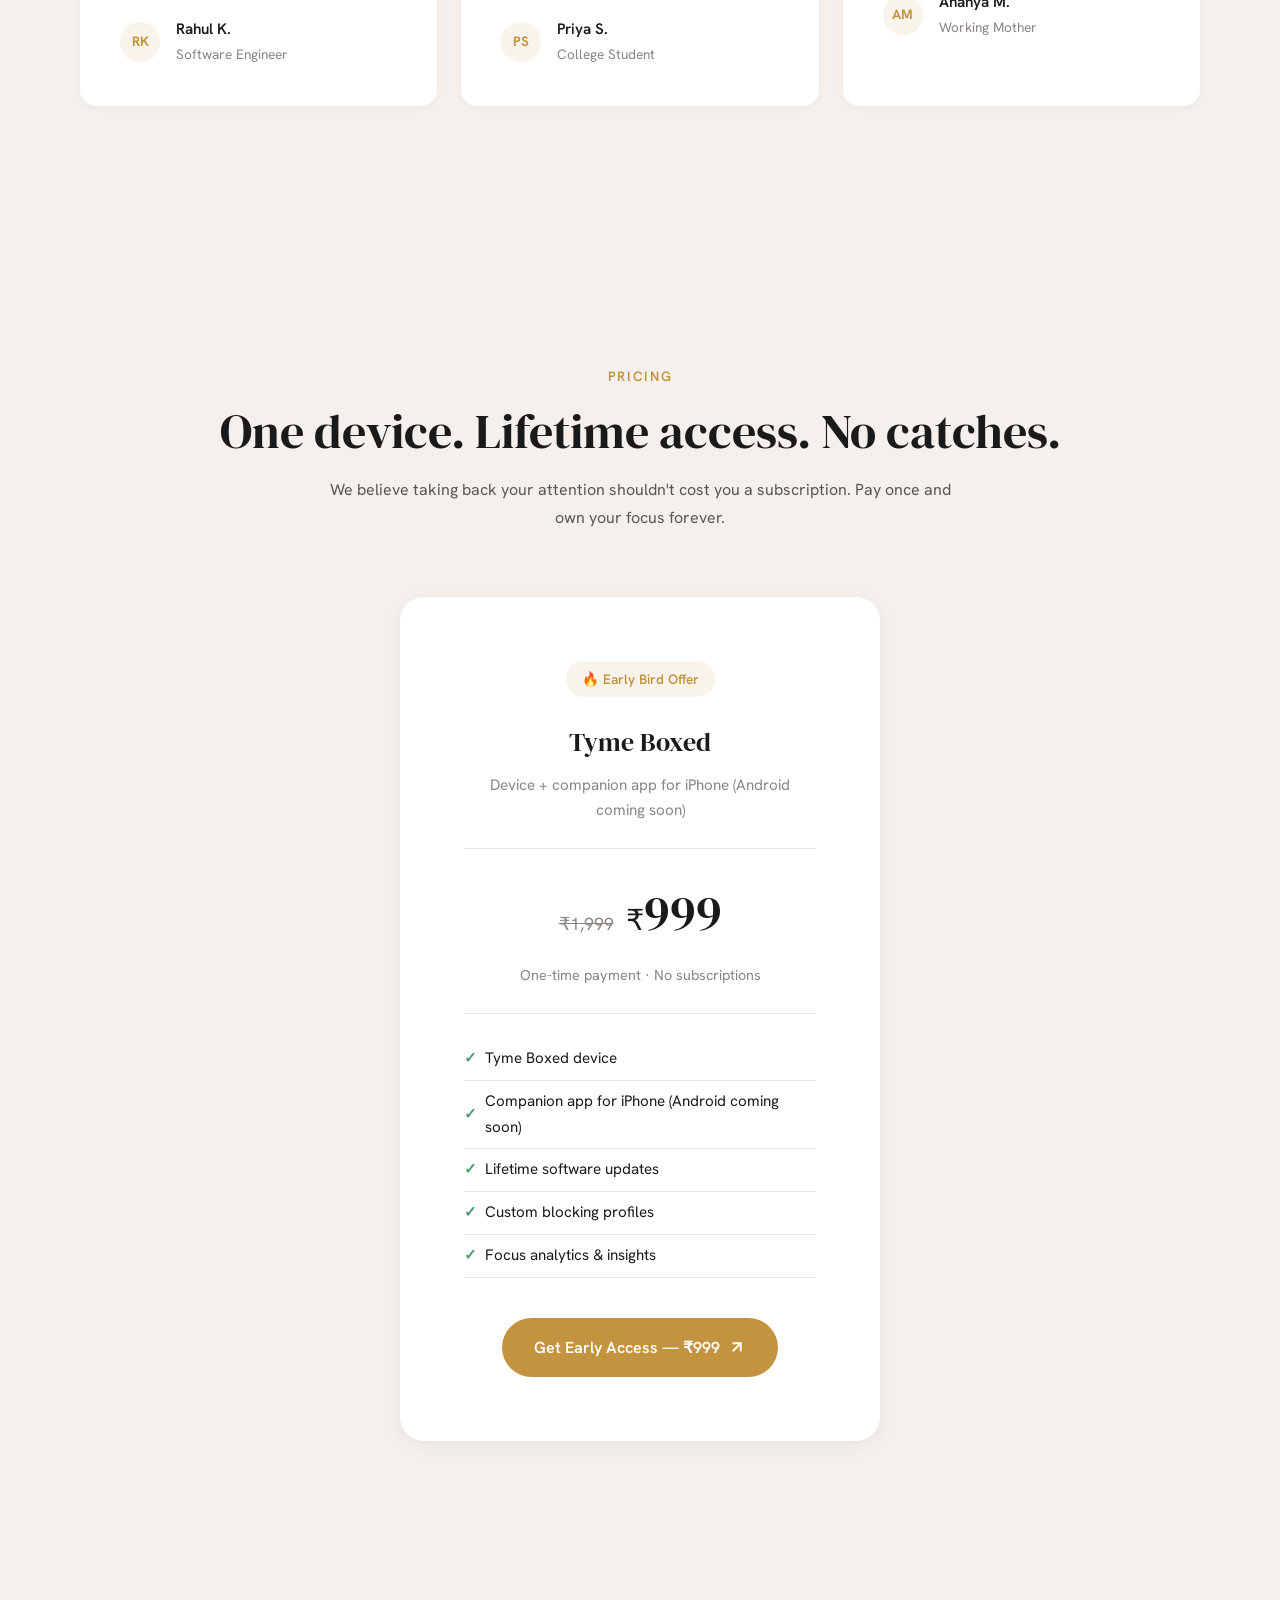
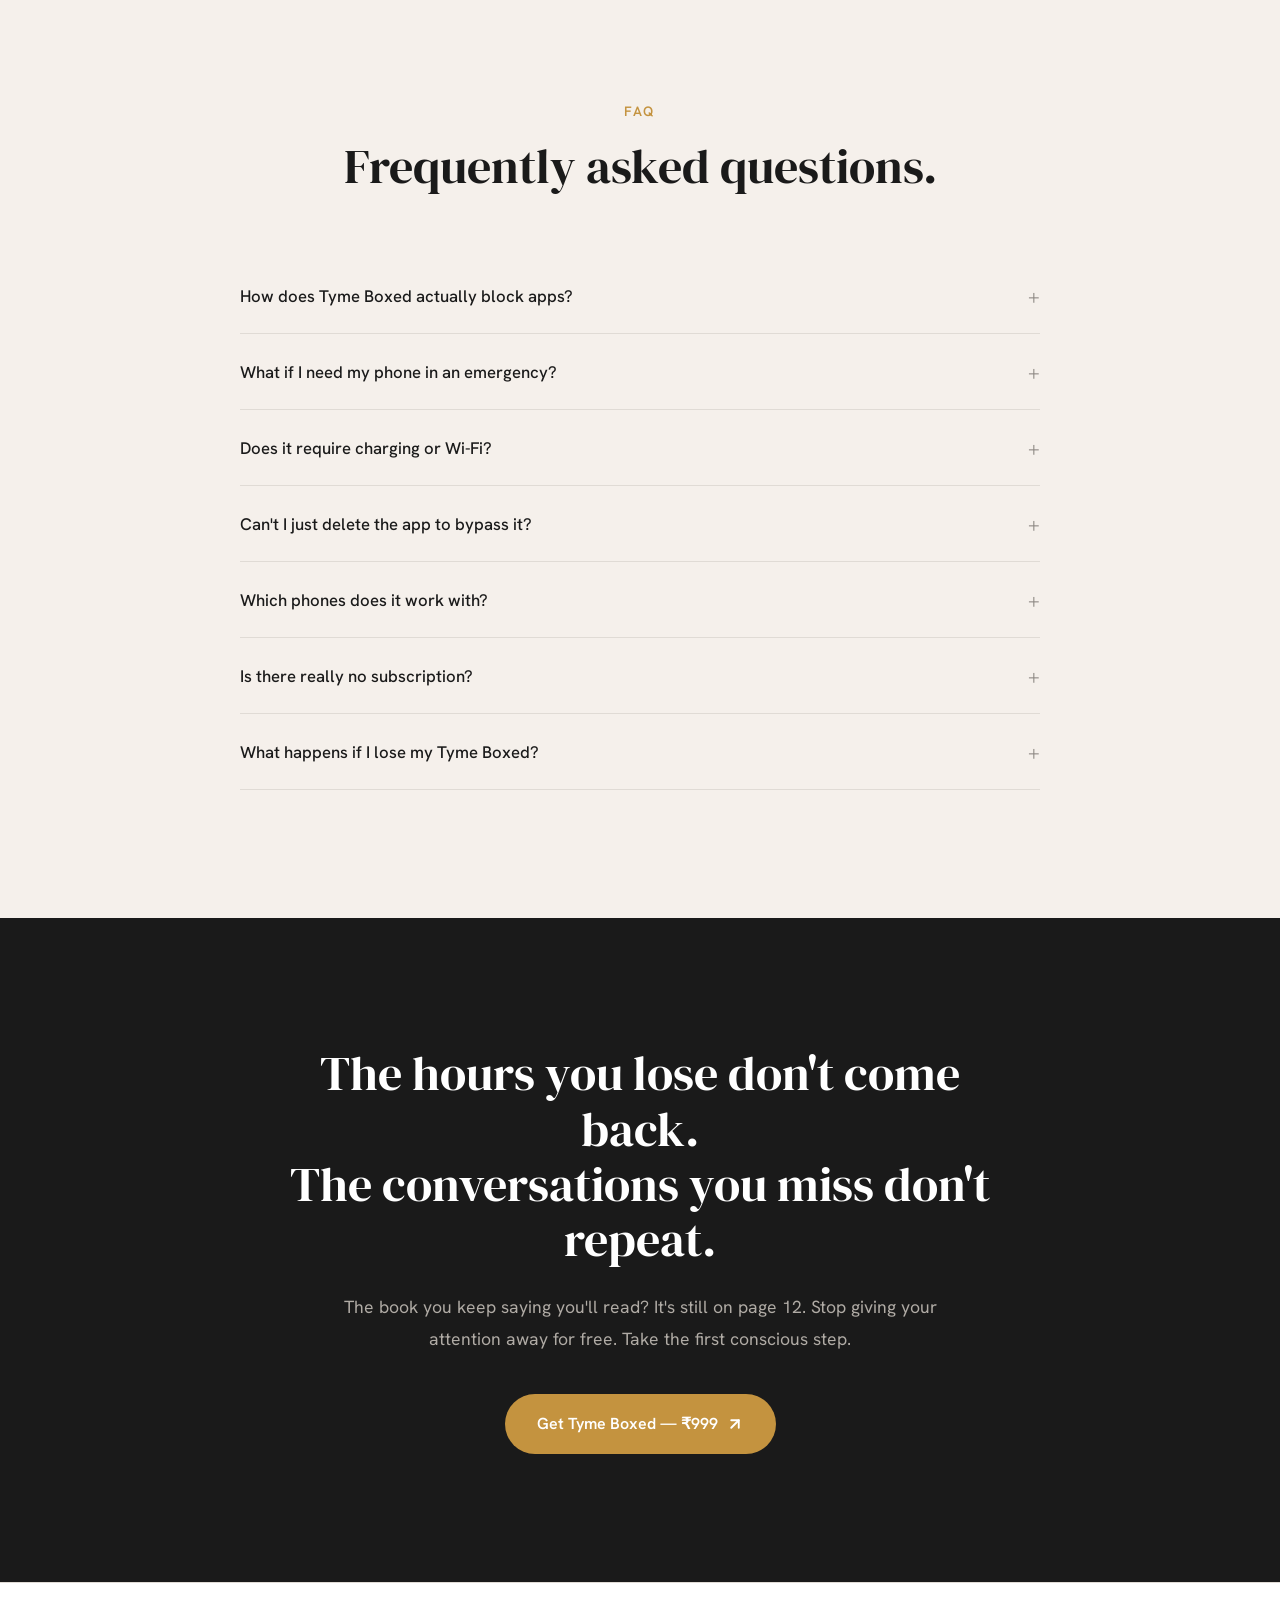
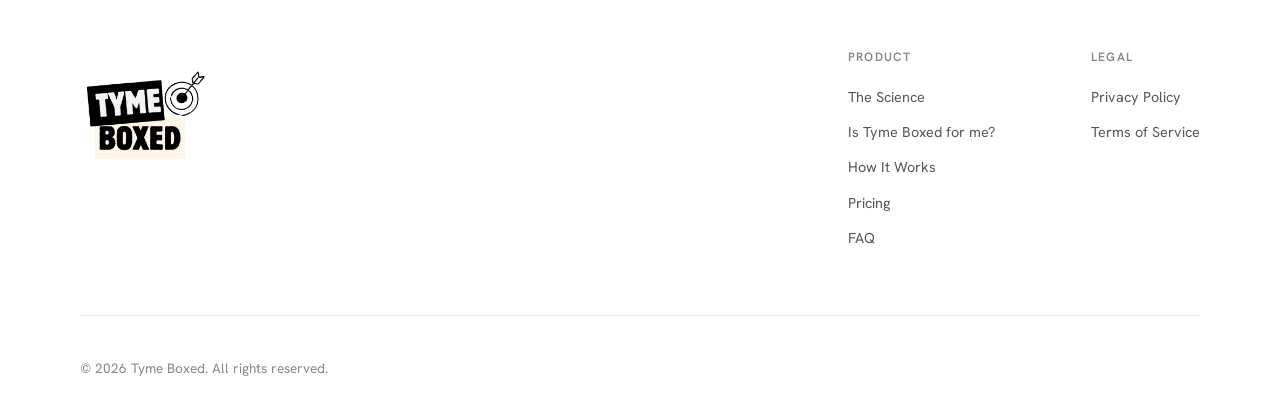
==== commit 3bf69e3d: "Emial ,Terms of Service and Privacy and Policy" ====
--- a/index.html
+++ b/index.html
@@ -26,7 +26,7 @@
         <li><a href="science.html">The Science</a></li>
         <li><a href="quiz.html">Is Tyme Boxed for me?</a></li>
       </ul>
-      <a href="#pricing" class="nav-cta">
+      <a href="preorder.html" class="nav-cta">
         Pre-order now
         <svg viewBox="0 0 24 24" fill="none" stroke="currentColor" stroke-width="2.5" stroke-linecap="round"
           stroke-linejoin="round">
@@ -368,14 +368,14 @@
 
         </ul>
 
-        <button class="btn-primary" onclick="alert('Pre-order coming soon! We will notify you.')">
+        <a href="preorder.html" class="btn-primary">
           Get Early Access — ₹999
           <svg width="18" height="18" viewBox="0 0 24 24" fill="none" stroke="currentColor" stroke-width="2.5"
             stroke-linecap="round" stroke-linejoin="round">
             <line x1="7" y1="17" x2="17" y2="7" />
             <polyline points="7 7 17 7 17 17" />
           </svg>
-        </button>
+        </a>
       </div>
     </div>
   </section>
@@ -494,7 +494,7 @@
       <h2 class="reveal">The hours you lose don't come back.<br>The conversations you miss don't repeat.</h2>
       <p class="reveal">The book you keep saying you'll read? It's still on page 12. Stop giving your attention away for
         free. Take the first conscious step.</p>
-      <a href="#pricing" class="btn-primary reveal">
+      <a href="preorder.html" class="btn-primary reveal">
         Get Tyme Boxed — ₹999
         <svg width="18" height="18" viewBox="0 0 24 24" fill="none" stroke="currentColor" stroke-width="2.5"
           stroke-linecap="round" stroke-linejoin="round">
--- a/style.css
+++ b/style.css
@@ -1230,11 +1230,24 @@
   margin-bottom: var(--space-xl);
 }
 
+.legal-section.legal-highlight {
+  background: #F0F7E8;
+  border-left: 4px solid #458500;
+  padding: var(--space-lg);
+  border-radius: 0 var(--radius-md) var(--radius-md) 0;
+}
+
 .legal-section h2 {
   font-size: 1.25rem;
   font-weight: 600;
   color: var(--text-primary);
   margin-bottom: var(--space-sm);
+}
+
+.legal-section h3 {
+  font-size: 1.1rem;
+  font-weight: 600;
+  margin: var(--space-md) 0 var(--space-sm);
 }
 
 .legal-section p {
@@ -2340,4 +2353,664 @@
   .product-specs {
     grid-template-columns: 1fr;
   }
+}
+
+
+/* ===========================
+   PRE-ORDER PAGE — Mave Style
+   =========================== */
+.preorder-page {
+  padding-top: 100px;
+  padding-bottom: var(--space-3xl);
+  min-height: 100vh;
+}
+
+.preorder-container {
+  max-width: var(--max-width);
+  margin: 0 auto;
+  padding: 0 var(--space-lg);
+}
+
+.preorder-card {
+  display: grid;
+  grid-template-columns: 1.1fr 1fr;
+  gap: var(--space-xl);
+  align-items: start;
+}
+
+/* Left: Product Gallery — large image with thumbnails overlaid on right */
+.preorder-gallery {
+  position: relative;
+}
+
+.preorder-main-image {
+  position: relative;
+  width: 100%;
+  aspect-ratio: 2/ 3;
+  border-radius: var(--radius-lg);
+  overflow: hidden;
+  background: var(--bg-card);
+}
+
+.preorder-main-image img {
+  width: 100%;
+  height: 100%;
+  object-fit: cover;
+  display: block;
+}
+
+.preorder-thumbnails {
+  position: absolute;
+  top: var(--space-md);
+  right: var(--space-md);
+  bottom: var(--space-md);
+  display: flex;
+  flex-direction: column;
+  gap: var(--space-sm);
+  z-index: 2;
+}
+
+.preorder-thumb {
+  width: 56px;
+  height: 56px;
+  padding: 0;
+  border: 2px solid rgba(255, 255, 255, 0.8);
+  border-radius: var(--radius-sm);
+  overflow: hidden;
+  cursor: pointer;
+  background: var(--bg-card);
+  transition: border-color var(--duration-fast) var(--ease-smooth), box-shadow var(--duration-fast);
+  flex-shrink: 0;
+  box-shadow: var(--shadow-sm);
+}
+
+.preorder-thumb:hover,
+.preorder-thumb.active {
+  border-color: var(--accent-gold);
+  box-shadow: var(--shadow-md);
+}
+
+.preorder-thumb img {
+  width: 100%;
+  height: 100%;
+  object-fit: cover;
+  display: block;
+}
+
+/* Right: Product Info */
+.preorder-info {
+  padding: var(--space-xl) var(--space-lg) var(--space-xl) 0;
+}
+
+.preorder-title {
+  font-family: var(--font-heading);
+  font-size: clamp(1.75rem, 3vw, 2.25rem);
+  font-weight: 400;
+  margin-bottom: var(--space-sm);
+  color: var(--text-primary);
+}
+
+.preorder-desc {
+  font-size: 1rem;
+  color: var(--text-secondary);
+  line-height: 1.7;
+  margin-bottom: var(--space-lg);
+}
+
+/* Batch blocks — Mave style */
+.preorder-batch-block {
+  padding: var(--space-md) var(--space-lg);
+  border-radius: var(--radius-md);
+  margin-bottom: var(--space-md);
+}
+
+.preorder-batch-soldout {
+  background: #F5F3F0;
+  display: flex;
+  justify-content: space-between;
+  align-items: center;
+}
+
+.preorder-batch-soldout .preorder-batch-name {
+  color: var(--text-muted);
+  font-size: 0.95rem;
+}
+
+.preorder-batch-soldout .preorder-batch-status {
+  color: var(--text-light);
+  font-size: 0.9rem;
+}
+
+.preorder-batch-active {
+  background: #F7F4EC;
+}
+
+.preorder-batch-header {
+  display: flex;
+  justify-content: space-between;
+  align-items: center;
+  margin-bottom: var(--space-sm);
+}
+
+.preorder-batch-name {
+  font-weight: 600;
+  color: var(--text-primary);
+  font-size: 1rem;
+}
+
+.preorder-ship {
+  font-size: 0.9rem;
+  color: var(--text-primary);
+}
+
+.preorder-price-row {
+  display: flex;
+  align-items: baseline;
+  gap: var(--space-sm);
+  flex-wrap: wrap;
+  margin-bottom: var(--space-xs);
+}
+
+.preorder-price-original {
+  font-size: 1rem;
+  color: var(--text-muted);
+  text-decoration: line-through;
+}
+
+.preorder-price-current {
+  font-size: 1.5rem;
+  font-weight: 700;
+  color: var(--text-primary);
+}
+
+.preorder-badge {
+  display: inline-flex;
+  align-items: center;
+  gap: 0.25rem;
+  padding: 0.25rem 0.6rem;
+  font-size: 0.75rem;
+  font-weight: 600;
+  background: var(--accent-gold);
+  color: var(--bg-white);
+  border-radius: var(--radius-round);
+}
+
+.preorder-no-sub {
+  font-size: 0.85rem;
+  color: var(--text-muted);
+  margin-bottom: var(--space-md);
+}
+
+.preorder-form-headline {
+  font-size: 1rem;
+  font-weight: 600;
+  color: var(--text-primary);
+  margin-bottom: var(--space-sm);
+}
+
+.preorder-form {
+  display: flex;
+  flex-direction: column;
+  gap: var(--space-sm);
+  margin-bottom: var(--space-md);
+}
+
+.preorder-input {
+  width: 100%;
+  padding: 0.75rem 1rem;
+  font-size: 1rem;
+  font-family: var(--font-body);
+  border: 1px solid var(--border);
+  border-radius: var(--radius-sm);
+  background: var(--bg-white);
+  transition: border-color var(--duration-fast);
+  box-sizing: border-box;
+}
+
+.preorder-input:focus {
+  outline: none;
+  border-color: var(--text-primary);
+}
+
+.btn-preorder-black {
+  width: 100%;
+  padding: 0.9rem 1.5rem;
+  font-size: 1rem;
+  font-weight: 600;
+  font-family: var(--font-body);
+  background: var(--bg-dark);
+  color: var(--bg-white);
+  border: none;
+  border-radius: var(--radius-sm);
+  cursor: pointer;
+  transition: opacity var(--duration-fast);
+}
+
+.btn-preorder-black:hover {
+  opacity: 0.9;
+}
+
+.preorder-assurances {
+  display: flex;
+  flex-wrap: wrap;
+  gap: var(--space-lg);
+}
+
+.preorder-assurance {
+  display: flex;
+  align-items: center;
+  gap: 0.5rem;
+  font-size: 0.9rem;
+  color: var(--text-primary);
+}
+
+.preorder-assurance svg {
+  flex-shrink: 0;
+  color: var(--text-primary);
+}
+
+/* Trust block — Clinicians' Choice style */
+.preorder-trust-block {
+  display: flex;
+  align-items: flex-start;
+  gap: var(--space-md);
+  padding: var(--space-lg);
+  background: #F5F3F0;
+  border-radius: var(--radius-md);
+}
+
+.preorder-trust-icon {
+  font-size: 1.25rem;
+  color: var(--text-primary);
+  flex-shrink: 0;
+}
+
+.preorder-trust-title {
+  font-family: var(--font-heading);
+  font-size: 1rem;
+  font-weight: 400;
+  color: var(--text-primary);
+  margin-bottom: 0.25rem;
+}
+
+.preorder-trust-block p {
+  font-size: 0.9rem;
+  color: var(--text-secondary);
+  margin: 0;
+  line-height: 1.5;
+}
+
+@media (max-width: 900px) {
+  .preorder-card {
+    grid-template-columns: 1fr;
+  }
+
+  .preorder-info {
+    padding: 0 var(--space-lg) var(--space-xl);
+  }
+
+  .preorder-main-image {
+    min-height: 50vh;
+  }
+
+  .preorder-thumbnails {
+    top: auto;
+    right: var(--space-md);
+    bottom: var(--space-md);
+    flex-direction: row;
+  }
+}
+
+@media (max-width: 600px) {
+  .preorder-main-image {
+    min-height: 45vh;
+  }
+
+  .preorder-thumb {
+    width: 48px;
+    height: 48px;
+  }
+}
+
+
+/* ===========================
+   CHECKOUT MODAL — Mave Style
+   =========================== */
+.checkout-modal {
+  position: fixed;
+  inset: 0;
+  z-index: 9999;
+  display: flex;
+  justify-content: flex-end;
+  opacity: 0;
+  visibility: hidden;
+  transition: opacity var(--duration-normal) var(--ease-smooth),
+    visibility var(--duration-normal) var(--ease-smooth);
+}
+
+.checkout-modal.is-open {
+  opacity: 1;
+  visibility: visible;
+}
+
+.checkout-modal-overlay {
+  position: absolute;
+  inset: 0;
+  background: rgba(0, 0, 0, 0.4);
+}
+
+.checkout-modal-panel {
+  position: relative;
+  width: 100%;
+  max-width: 460px;
+  height: 100%;
+  background: var(--bg-white);
+  box-shadow: -8px 0 40px rgba(0, 0, 0, 0.1);
+  display: flex;
+  flex-direction: column;
+  transform: translateX(100%);
+  transition: transform var(--duration-normal) var(--ease-smooth);
+  overflow-y: auto;
+}
+
+.checkout-modal.is-open .checkout-modal-panel {
+  transform: translateX(0);
+}
+
+.checkout-step {
+  display: none;
+  flex-direction: column;
+  flex: 1;
+  min-height: 0;
+}
+
+.checkout-step.is-active {
+  display: flex;
+}
+
+.checkout-modal-header {
+  display: flex;
+  justify-content: space-between;
+  align-items: center;
+  padding: var(--space-lg);
+  border-bottom: 1px solid var(--border-light);
+  flex-shrink: 0;
+}
+
+.checkout-modal-title {
+  font-size: 1.25rem;
+  font-weight: 600;
+  color: var(--text-primary);
+}
+
+.checkout-brand {
+  font-weight: 700;
+}
+
+.checkout-modal-close {
+  background: none;
+  border: none;
+  cursor: pointer;
+  padding: 0.5rem;
+  color: var(--text-secondary);
+  display: flex;
+  align-items: center;
+  justify-content: center;
+  transition: color var(--duration-fast);
+}
+
+.checkout-modal-close:hover {
+  color: var(--text-primary);
+}
+
+.checkout-form {
+  flex: 1;
+  padding: var(--space-lg);
+  overflow-y: auto;
+}
+
+.checkout-section {
+  margin-bottom: var(--space-lg);
+}
+
+.checkout-section-title {
+  font-size: 0.95rem;
+  font-weight: 600;
+  color: var(--text-primary);
+  margin-bottom: var(--space-md);
+}
+
+.checkout-field-group {
+  margin-bottom: var(--space-md);
+}
+
+.checkout-field-group label {
+  display: block;
+  font-size: 0.85rem;
+  font-weight: 500;
+  color: var(--text-secondary);
+  margin-bottom: 0.35rem;
+}
+
+.checkout-field-group input,
+.checkout-phone-row input {
+  width: 100%;
+  padding: 0.65rem 0.9rem;
+  font-size: 0.95rem;
+  font-family: var(--font-body);
+  border: 1px solid var(--border);
+  border-radius: var(--radius-sm);
+  background: #F7F4EC;
+  box-sizing: border-box;
+}
+
+.checkout-field-group input:focus {
+  outline: none;
+  border-color: var(--accent-gold);
+}
+
+.checkout-field-row {
+  display: grid;
+  grid-template-columns: 1fr 1fr;
+  gap: var(--space-sm);
+}
+
+.checkout-phone-row {
+  display: flex;
+  gap: var(--space-sm);
+}
+
+.checkout-phone-code {
+  width: 70px !important;
+  flex-shrink: 0;
+  text-align: center;
+}
+
+.checkout-coupon-row {
+  display: flex;
+  gap: var(--space-sm);
+}
+
+.checkout-coupon-row input {
+  flex: 1;
+  padding: 0.65rem 0.9rem;
+  font-size: 0.95rem;
+  font-family: var(--font-body);
+  border: 1px solid var(--border);
+  border-radius: var(--radius-sm);
+  background: #F7F4EC;
+}
+
+.checkout-apply-btn {
+  padding: 0.65rem 1.2rem;
+  font-size: 0.9rem;
+  font-weight: 500;
+  font-family: var(--font-body);
+  background: var(--bg-option);
+  border: 1px solid var(--border);
+  border-radius: var(--radius-sm);
+  color: var(--text-primary);
+  cursor: pointer;
+  white-space: nowrap;
+}
+
+.checkout-apply-btn:hover {
+  background: var(--border-light);
+}
+
+.checkout-modal-footer {
+  padding: var(--space-lg);
+  border-top: 1px solid var(--border-light);
+  flex-shrink: 0;
+}
+
+.checkout-total {
+  margin-bottom: var(--space-md);
+}
+
+.checkout-total-label {
+  display: block;
+  font-size: 0.85rem;
+  color: var(--text-muted);
+}
+
+.checkout-total-amount {
+  font-size: 1.5rem;
+  font-weight: 700;
+  color: var(--text-primary);
+}
+
+.checkout-breakdown-link {
+  display: inline-block;
+  font-size: 0.85rem;
+  color: var(--accent-gold);
+  margin-top: 0.25rem;
+}
+
+.checkout-breakdown-link:hover {
+  text-decoration: underline;
+}
+
+.btn-checkout-continue {
+  width: 100%;
+  padding: 0.9rem 1.5rem;
+  font-size: 1rem;
+  font-weight: 600;
+  font-family: var(--font-body);
+  background: var(--bg-dark);
+  color: var(--bg-white);
+  border: none;
+  border-radius: var(--radius-sm);
+  cursor: pointer;
+  transition: opacity var(--duration-fast);
+}
+
+.btn-checkout-continue:hover {
+  opacity: 0.9;
+}
+
+/* Payment step */
+.checkout-payment-body {
+  flex: 1;
+  padding: var(--space-lg);
+  overflow-y: auto;
+}
+
+.checkout-payment-option {
+  display: flex;
+  align-items: flex-start;
+  gap: var(--space-md);
+  padding: var(--space-md) var(--space-lg);
+  background: #F7F4EC;
+  border-radius: var(--radius-md);
+  cursor: pointer;
+  border: 2px solid transparent;
+  transition: border-color var(--duration-fast);
+  margin-bottom: var(--space-md);
+}
+
+.checkout-payment-option input {
+  display: none;
+}
+
+.checkout-payment-option input:checked + .checkout-payment-radio {
+  border-color: var(--accent-gold);
+  background: var(--accent-gold);
+}
+
+.checkout-payment-radio {
+  width: 20px;
+  height: 20px;
+  border: 2px solid var(--border);
+  border-radius: 50%;
+  flex-shrink: 0;
+  margin-top: 2px;
+  transition: all var(--duration-fast);
+}
+
+.checkout-payment-label {
+  display: flex;
+  flex-direction: column;
+  gap: 0.2rem;
+}
+
+.checkout-payment-label strong {
+  font-size: 1rem;
+  color: var(--text-primary);
+}
+
+.checkout-payment-label small {
+  font-size: 0.85rem;
+  color: var(--text-muted);
+}
+
+/* Confirmation step */
+.checkout-confirm-body {
+  flex: 1;
+  display: flex;
+  flex-direction: column;
+  align-items: center;
+  justify-content: center;
+  padding: var(--space-xl);
+  text-align: center;
+}
+
+.checkout-confirm-icon {
+  width: 64px;
+  height: 64px;
+  background: var(--success);
+  color: white;
+  font-size: 2rem;
+  font-weight: bold;
+  border-radius: 50%;
+  display: flex;
+  align-items: center;
+  justify-content: center;
+  margin-bottom: var(--space-lg);
+}
+
+.checkout-confirm-title {
+  font-family: var(--font-heading);
+  font-size: 1.5rem;
+  font-weight: 400;
+  color: var(--text-primary);
+  margin-bottom: var(--space-md);
+}
+
+.checkout-confirm-msg {
+  font-size: 1rem;
+  color: var(--text-secondary);
+  margin-bottom: var(--space-sm);
+}
+
+.checkout-confirm-note {
+  font-size: 0.9rem;
+  color: var(--text-muted);
+  margin-bottom: var(--space-lg);
+}
+
+@media (max-width: 520px) {
+  .checkout-modal-panel {
+    max-width: 100%;
+  }
 }
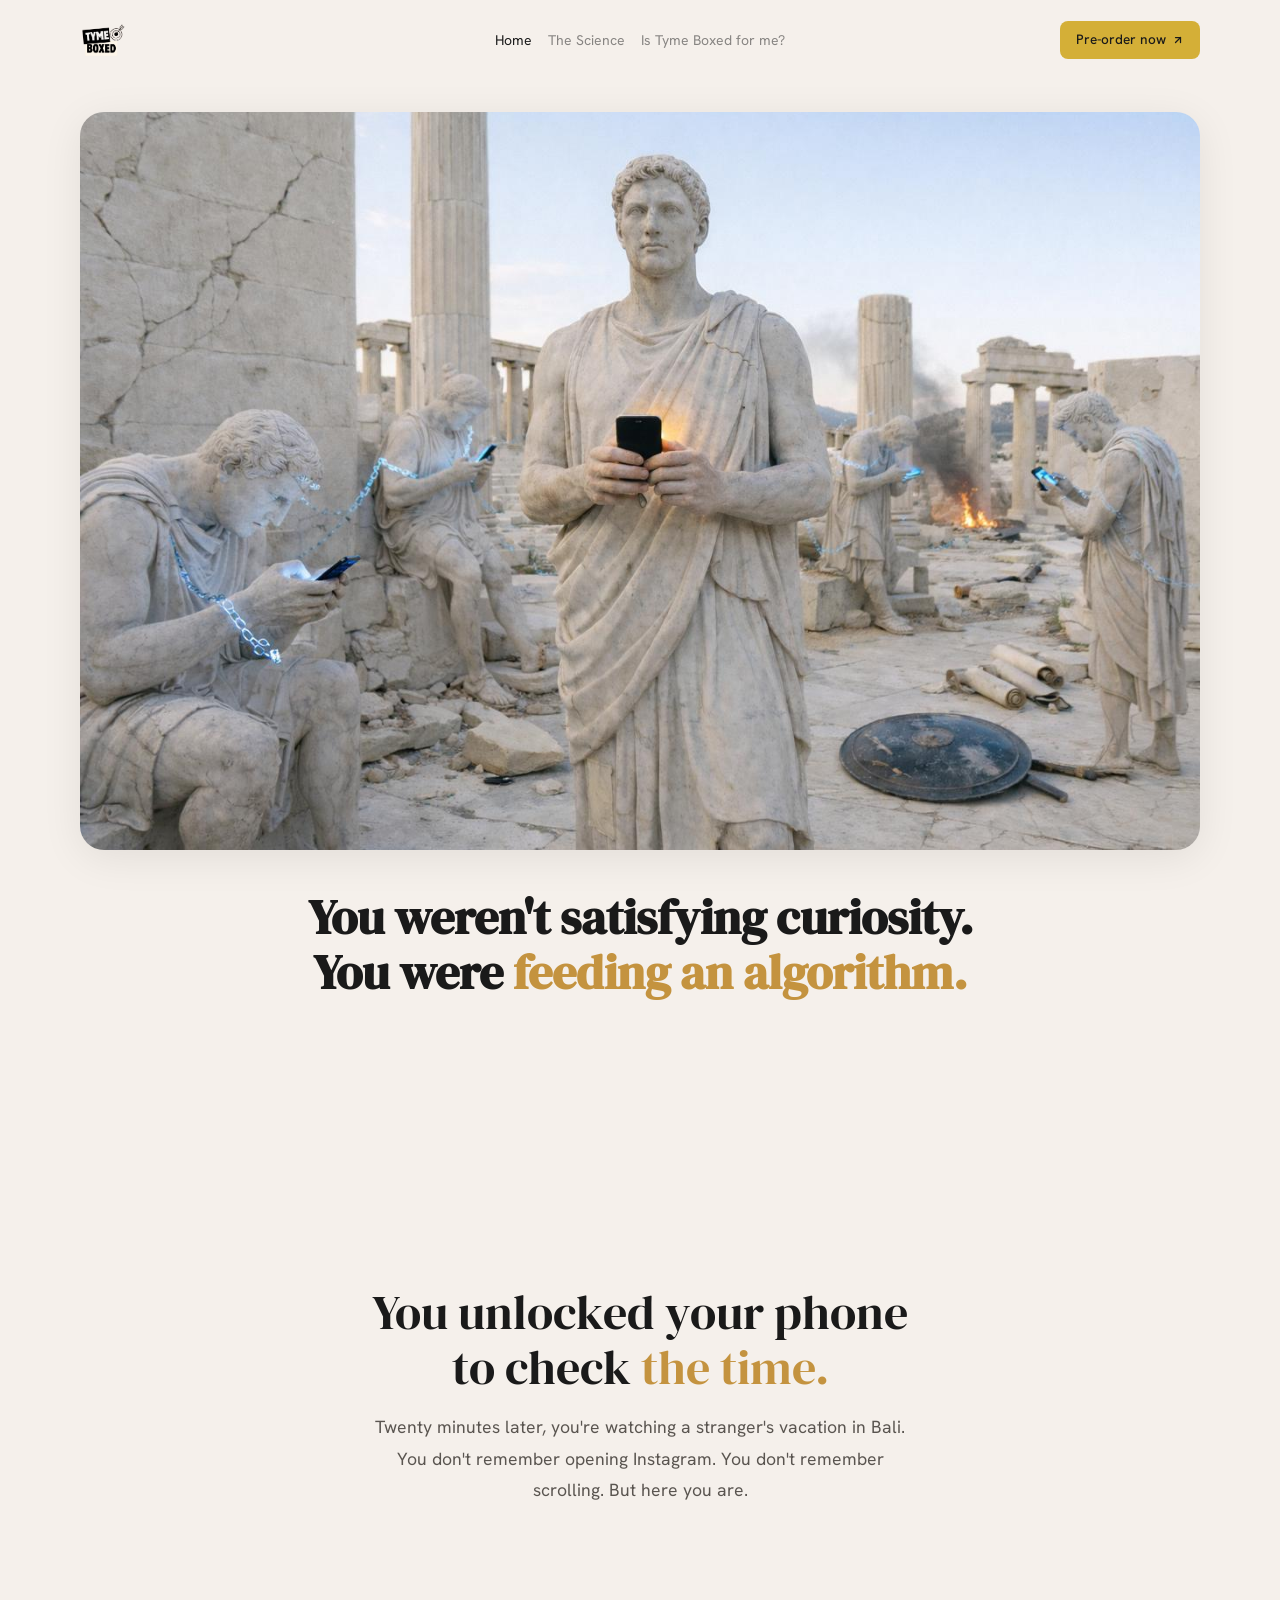
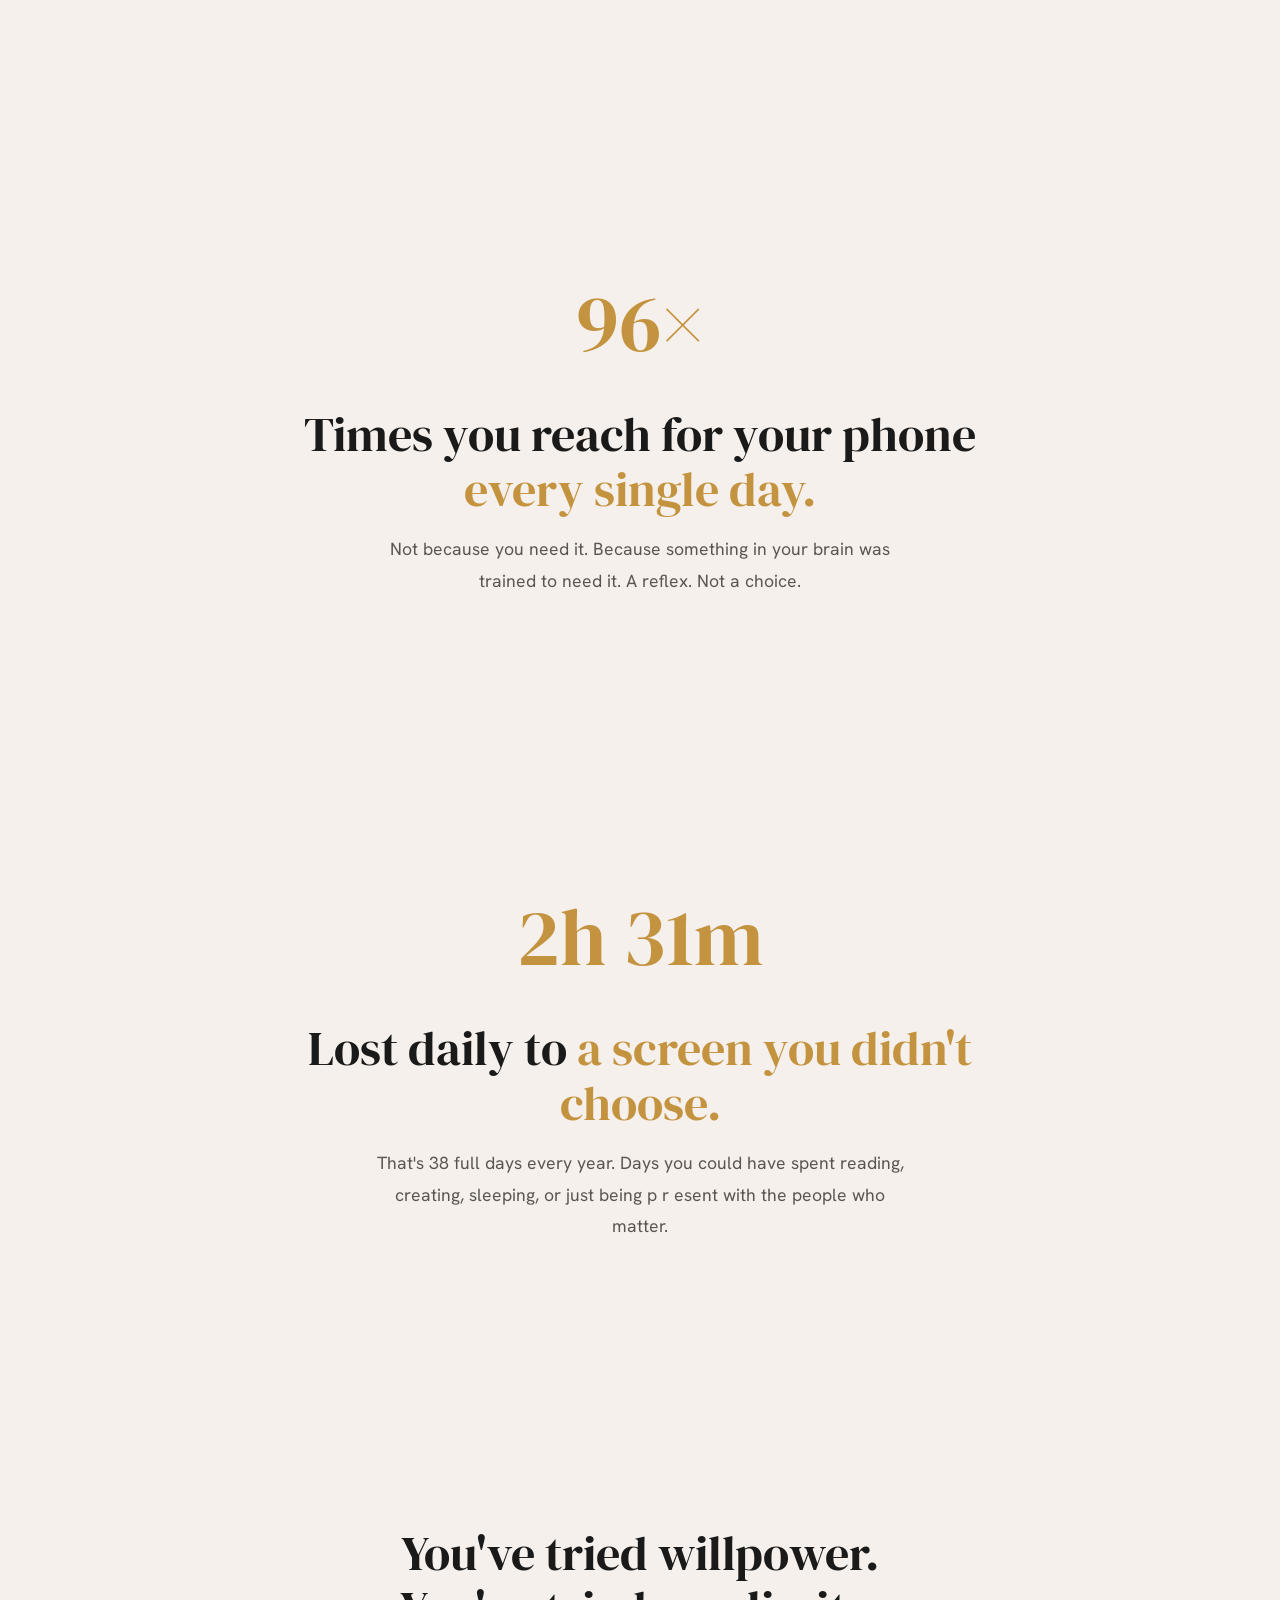
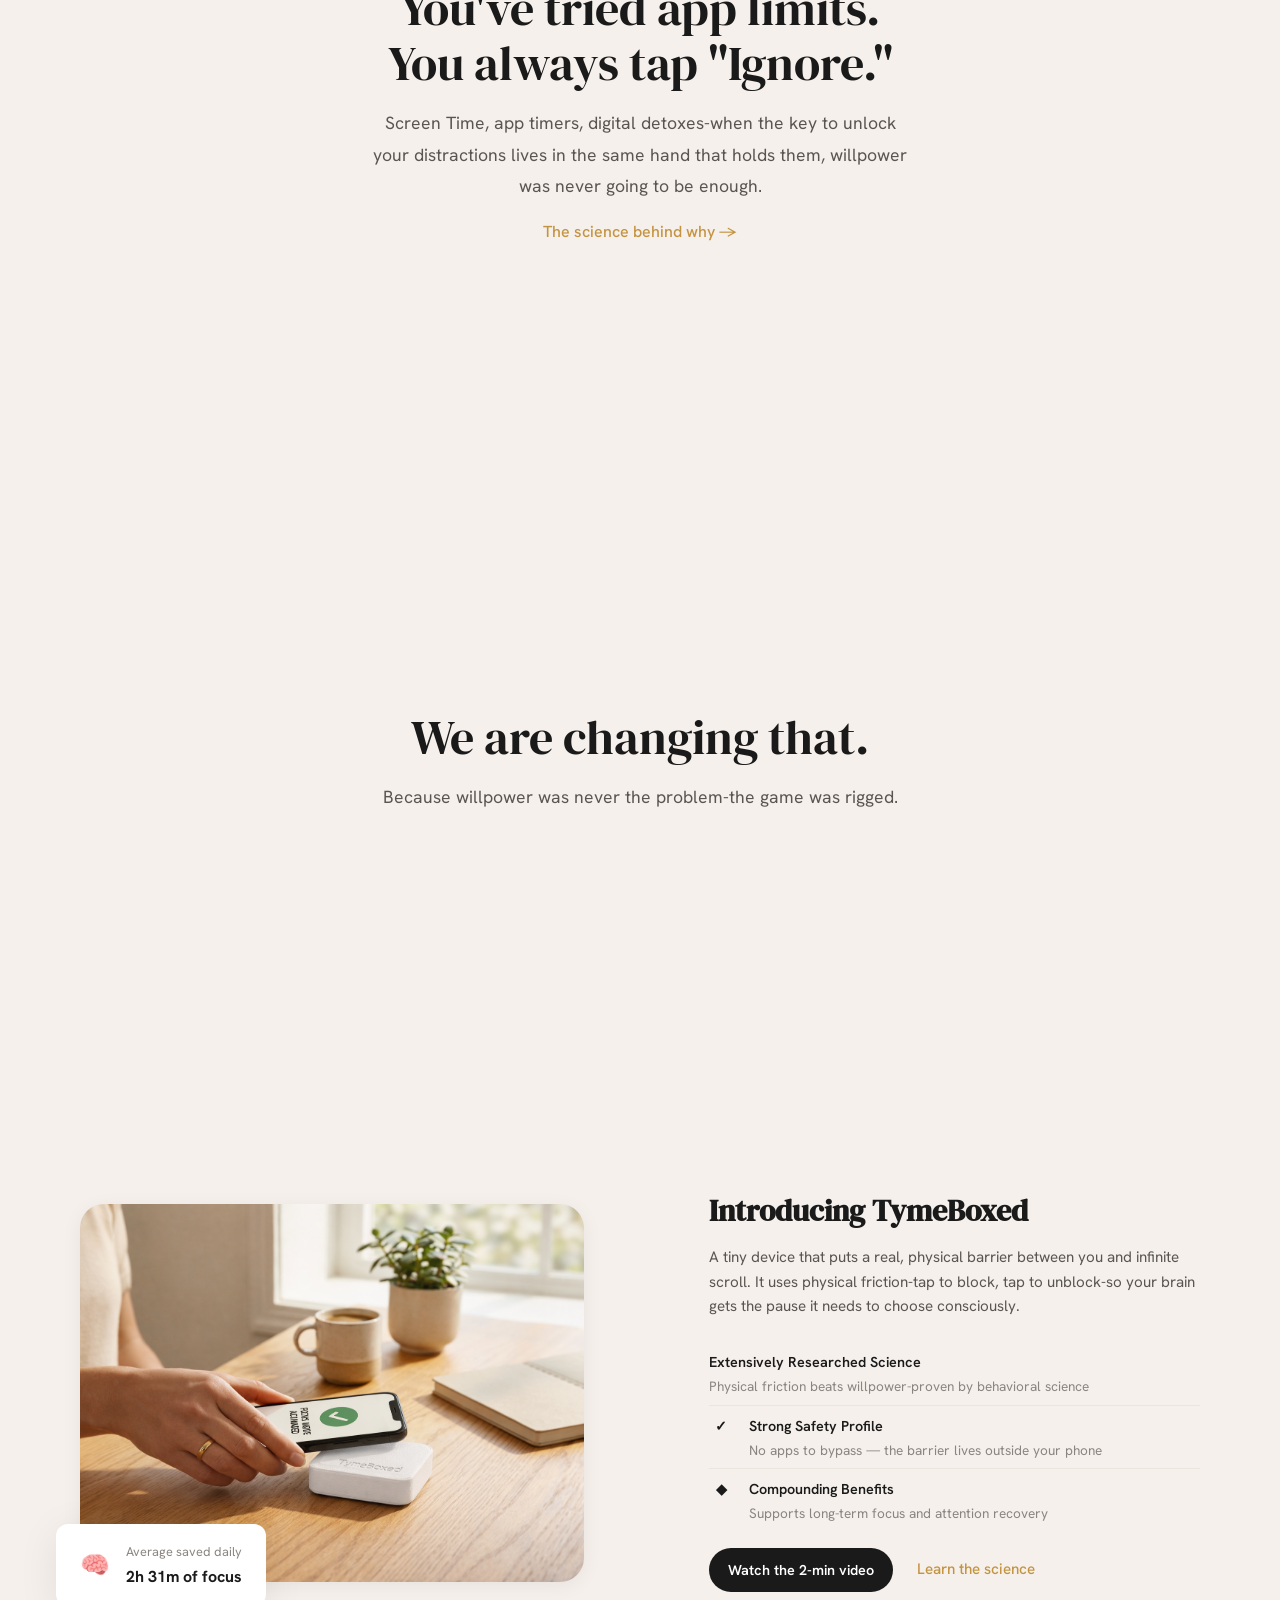
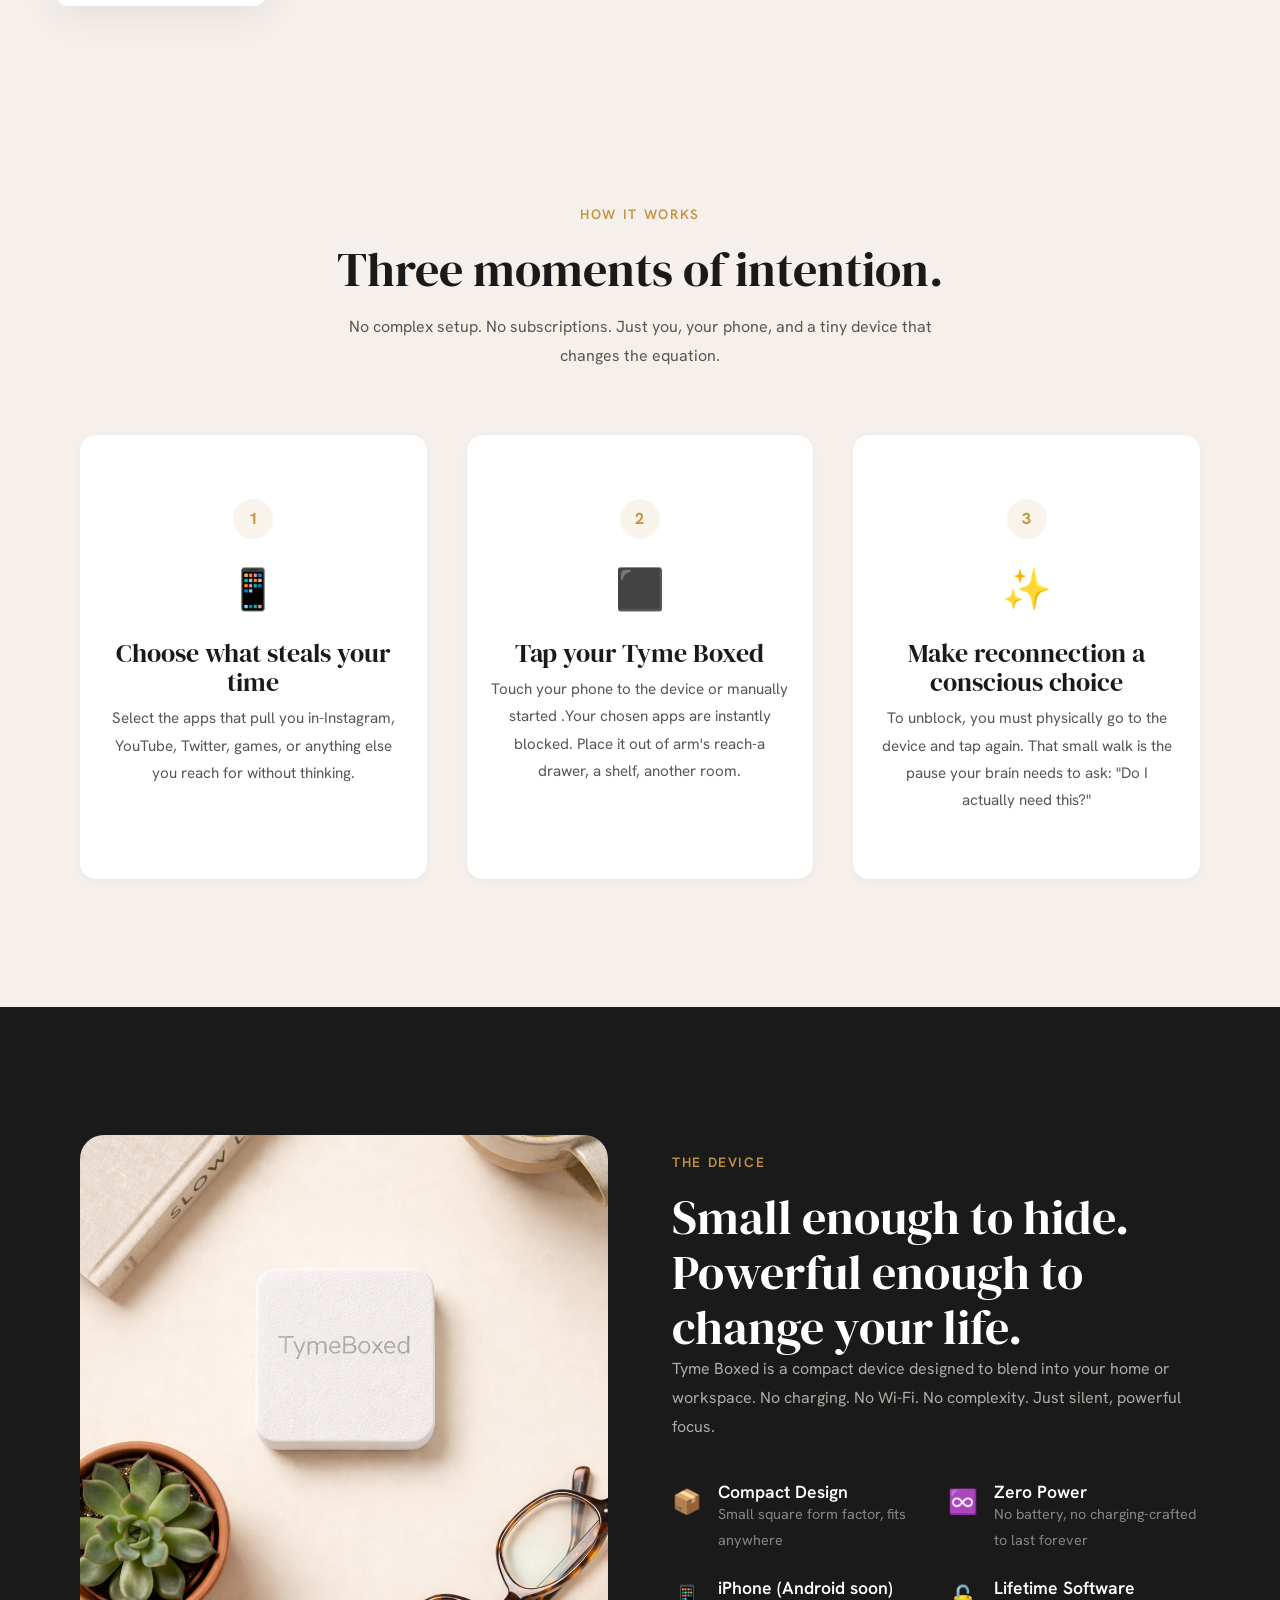
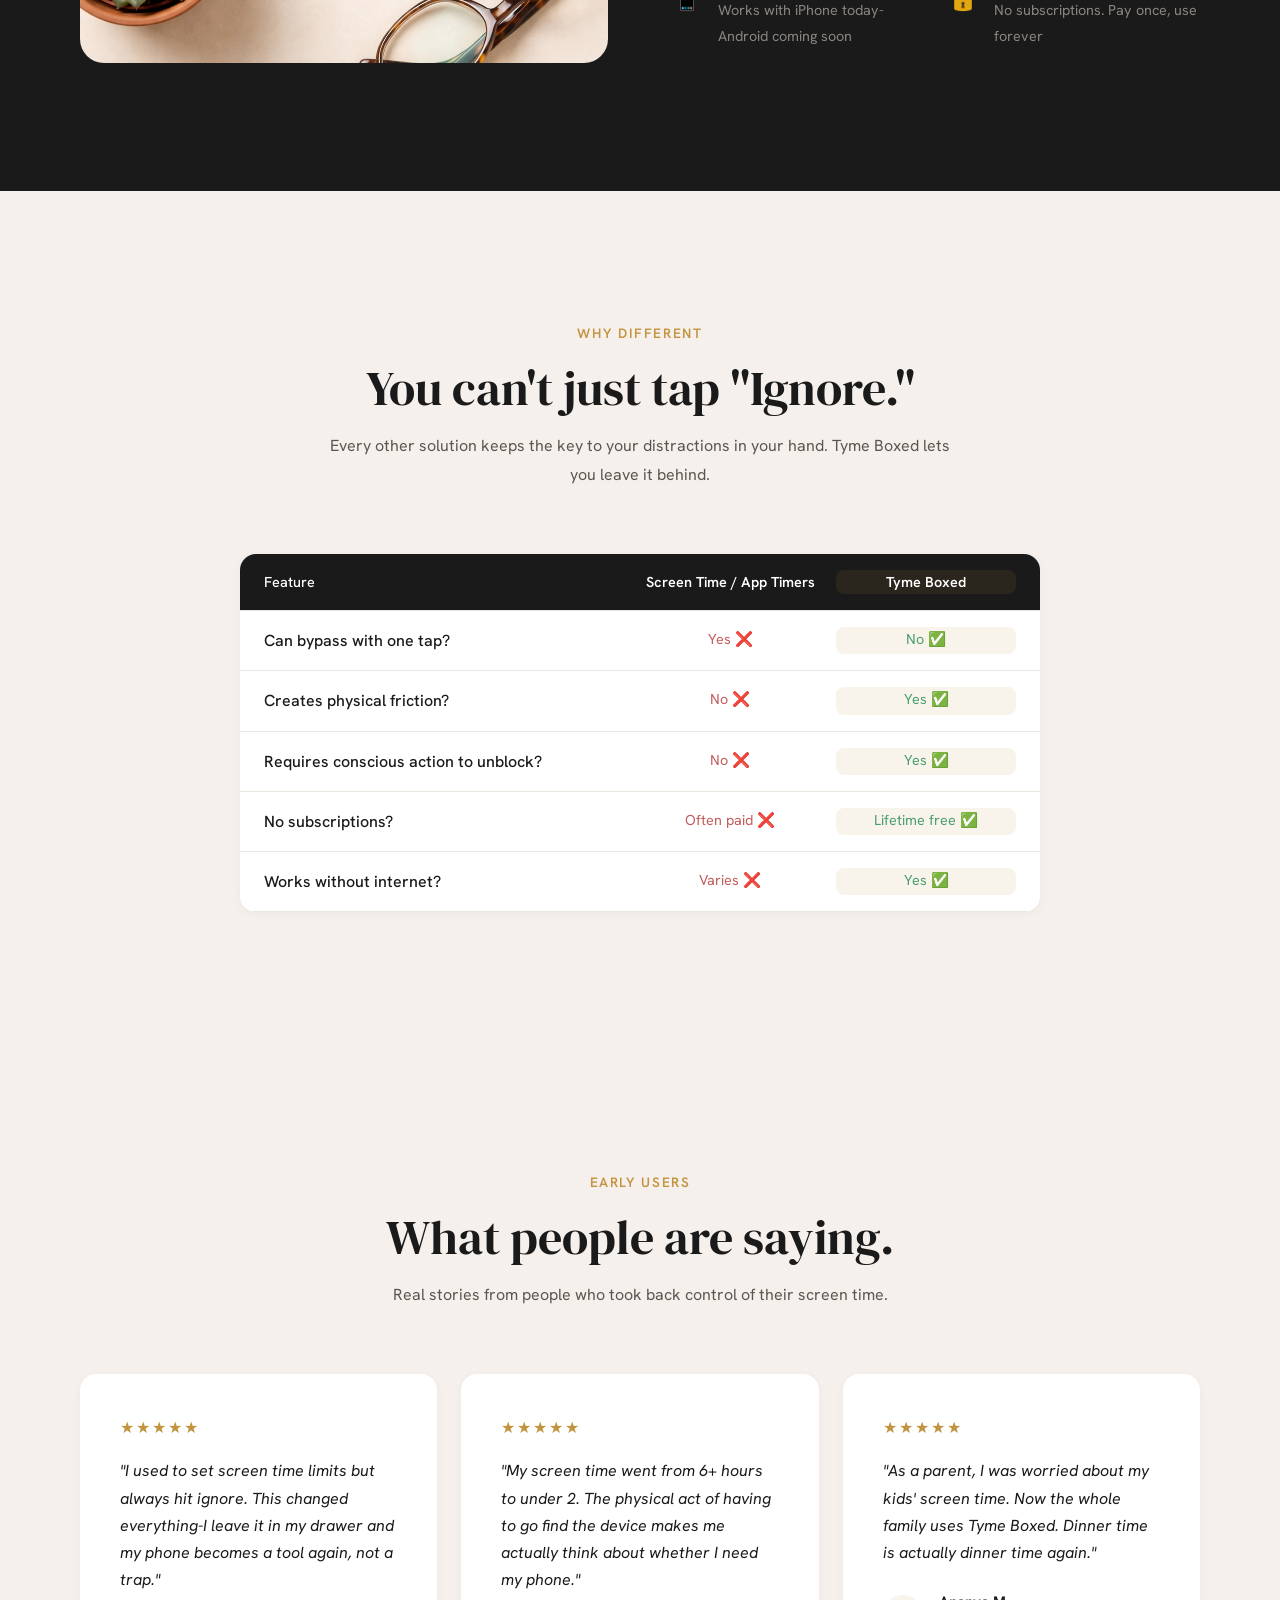
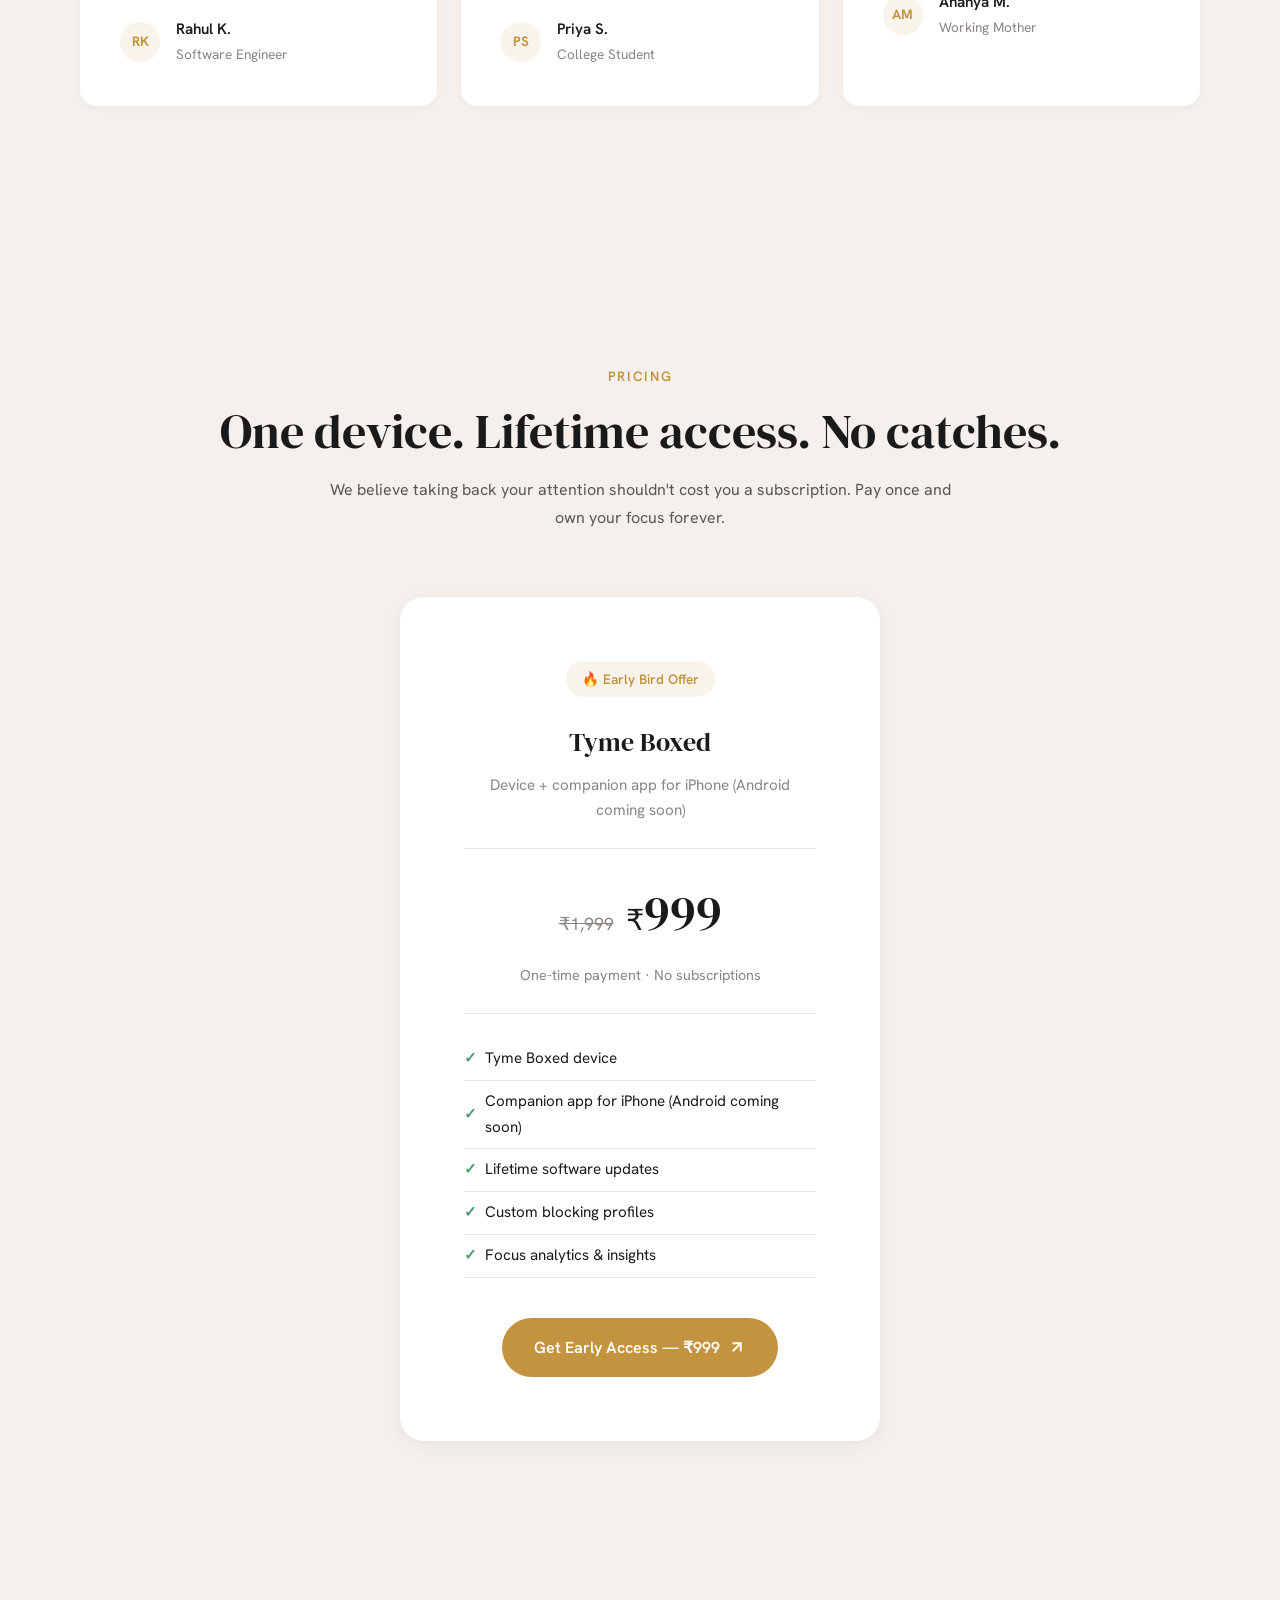
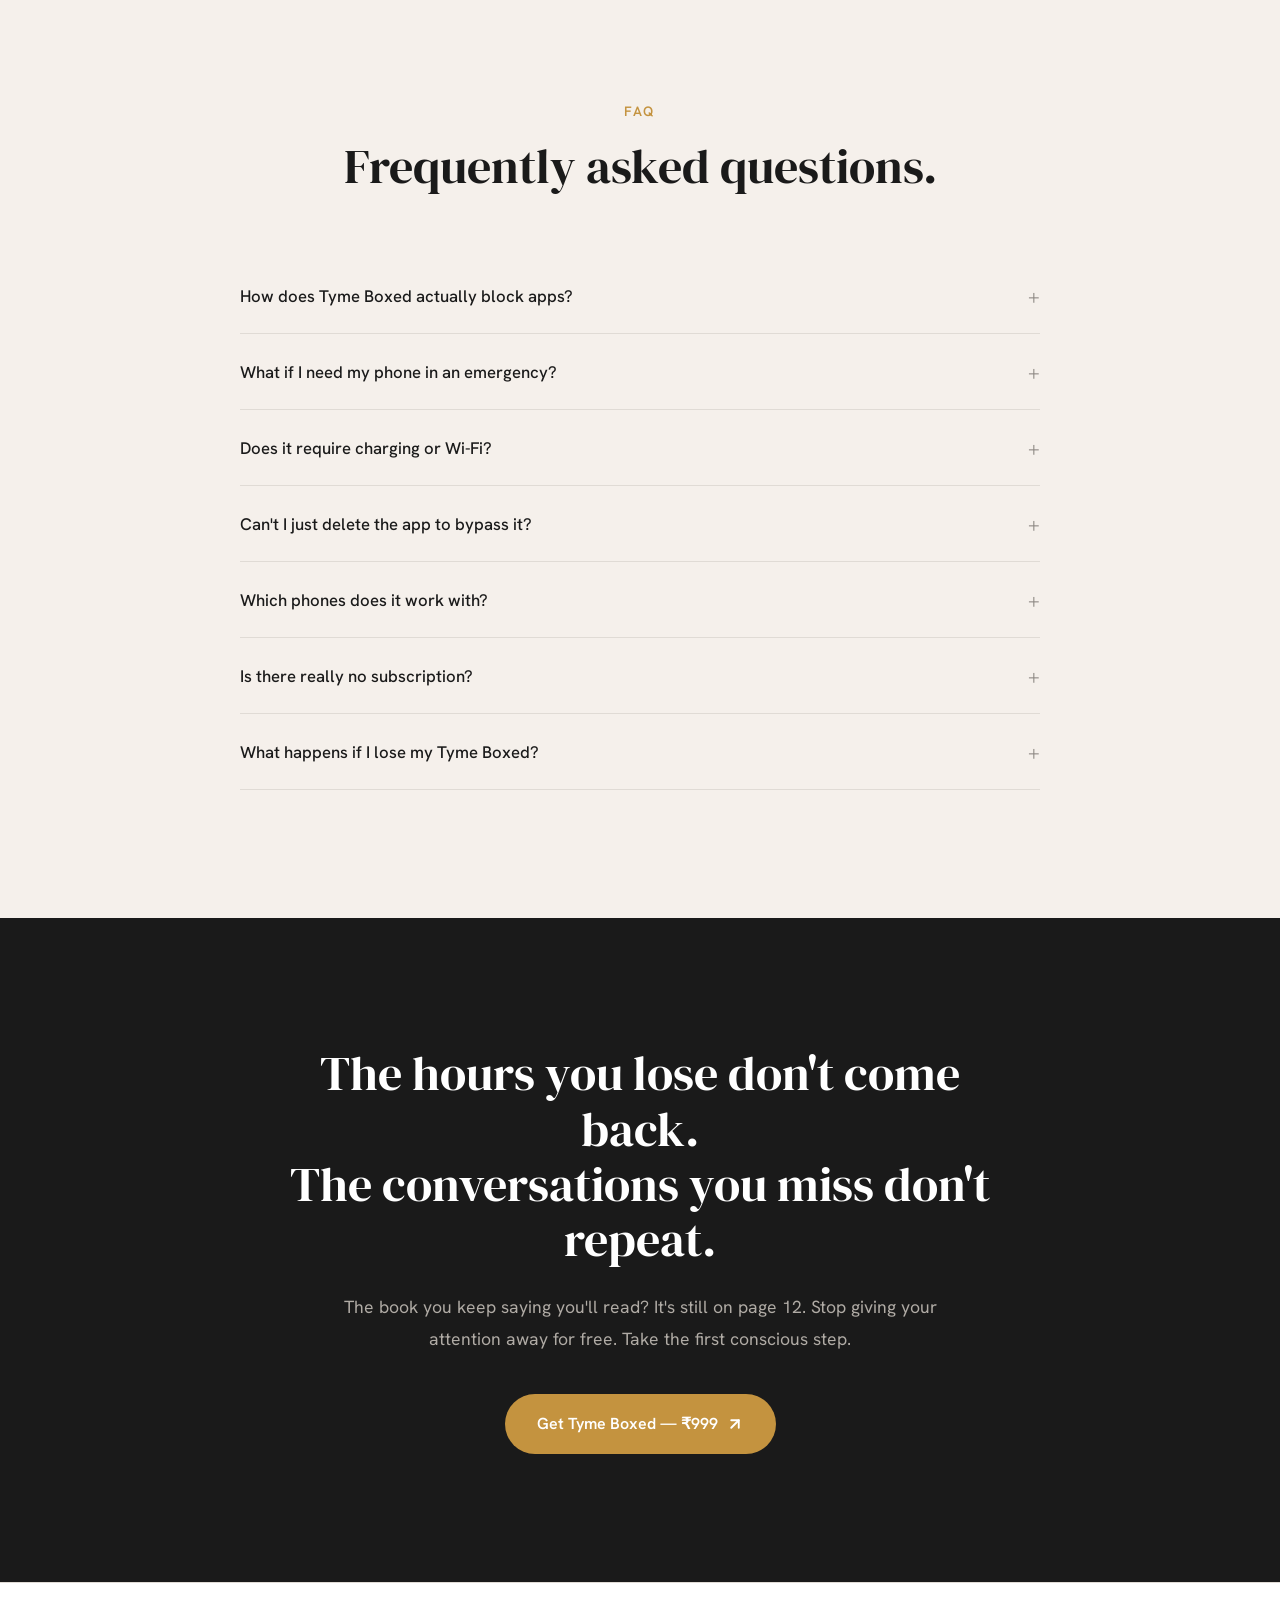
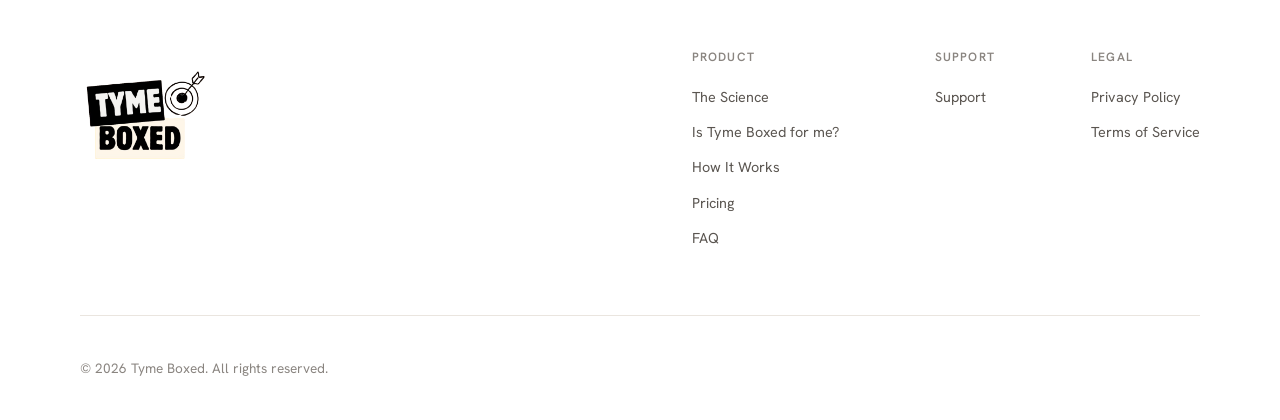
==== commit a83b6d2a: "Support Page" ====
--- a/index.html
+++ b/index.html
@@ -522,6 +522,12 @@
             </ul>
           </div>
           <div class="footer-nav-group">
+            <span class="footer-nav-label">Support</span>
+            <ul class="footer-links">
+              <li><a href="support.html">Support</a></li>
+            </ul>
+          </div>
+          <div class="footer-nav-group">
             <span class="footer-nav-label">Legal</span>
             <ul class="footer-links">
               <li><a href="privacy.html">Privacy Policy</a></li>
--- a/style.css
+++ b/style.css
@@ -1281,6 +1281,69 @@
   color: var(--text-primary);
 }
 
+/* Support page — aligned with legal pages, gold accent for warmth */
+.support-highlight {
+  background: var(--accent-gold-bg);
+  border-left: 4px solid var(--accent-gold);
+  padding: var(--space-lg);
+  border-radius: 0 var(--radius-md) var(--radius-md) 0;
+}
+
+.support-email-row {
+  margin-top: var(--space-sm);
+}
+
+.support-link {
+  color: var(--accent-gold);
+  font-weight: 500;
+  transition: color var(--duration-fast) var(--ease-smooth);
+}
+
+.support-link:hover {
+  color: var(--accent-gold-hover);
+}
+
+.support-response-note {
+  font-size: 0.9rem;
+  color: var(--text-muted);
+  margin-top: var(--space-xs);
+}
+
+.support-topic {
+  margin-bottom: var(--space-lg);
+  padding-bottom: var(--space-lg);
+  border-bottom: 1px solid var(--border-light);
+}
+
+.support-topic:last-child {
+  margin-bottom: 0;
+  padding-bottom: 0;
+  border-bottom: none;
+}
+
+.support-topic h3 {
+  font-size: 1.1rem;
+  font-weight: 600;
+  margin-bottom: var(--space-xs);
+}
+
+.support-links-list li {
+  display: flex;
+  flex-wrap: wrap;
+  gap: 0.25em;
+  align-items: baseline;
+}
+
+.support-links-list a {
+  color: var(--accent-gold);
+  font-weight: 500;
+  transition: color var(--duration-fast) var(--ease-smooth);
+}
+
+.support-links-list a:hover {
+  color: var(--accent-gold-hover);
+}
+
 
 /* ===========================
    SCIENCE PAGE — Sticky Sidebar
